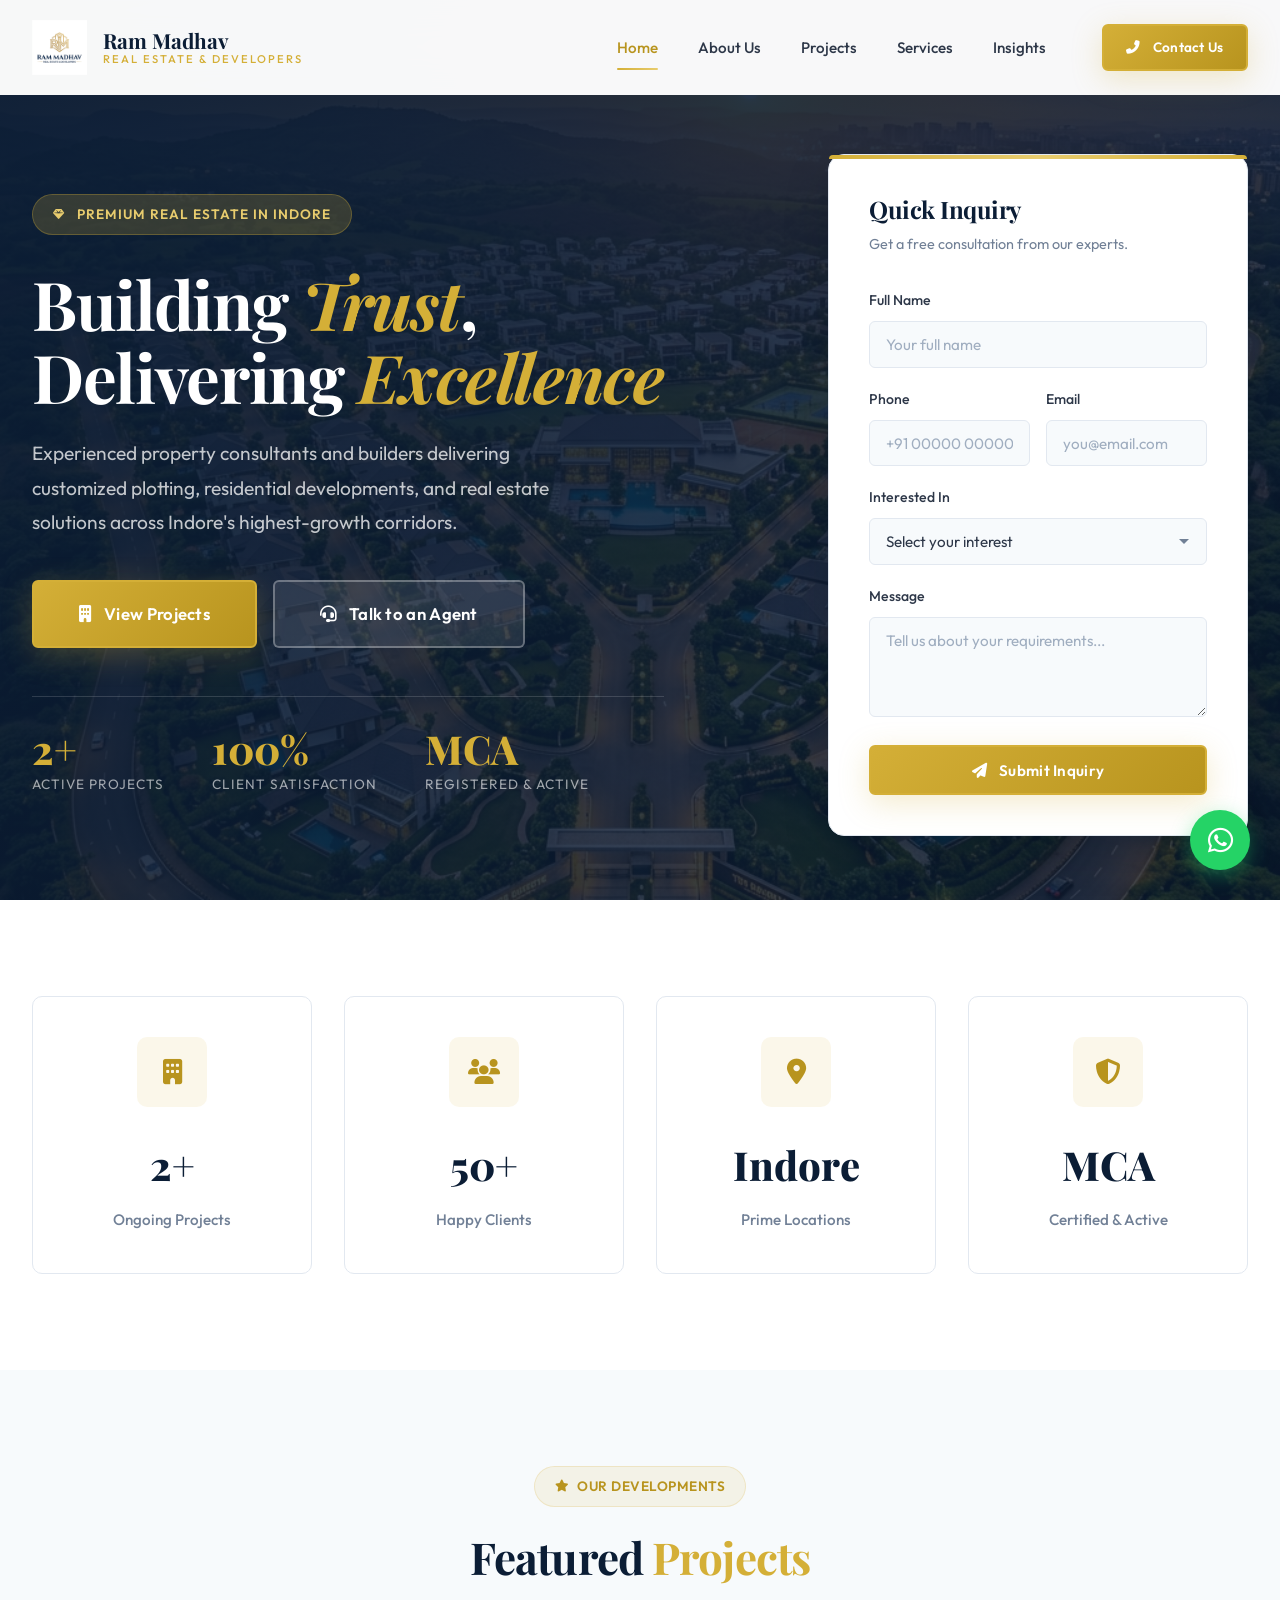
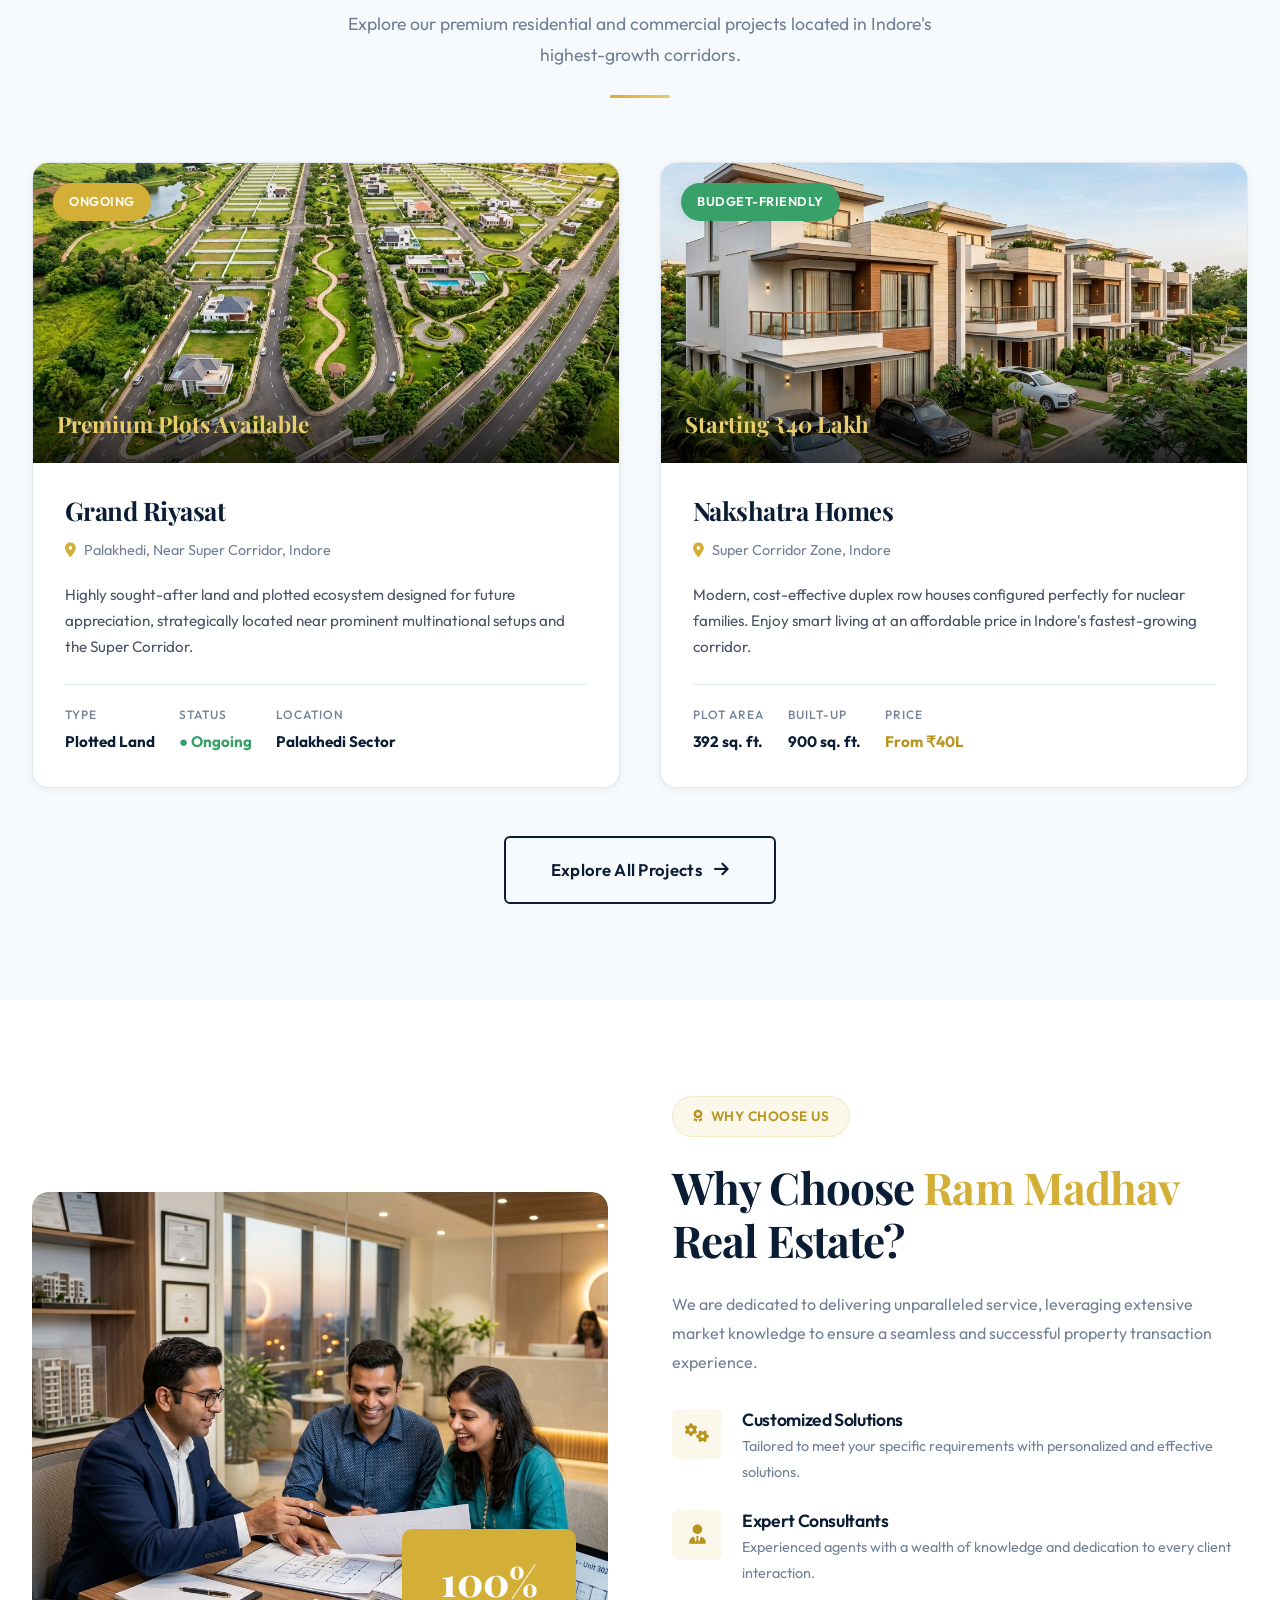
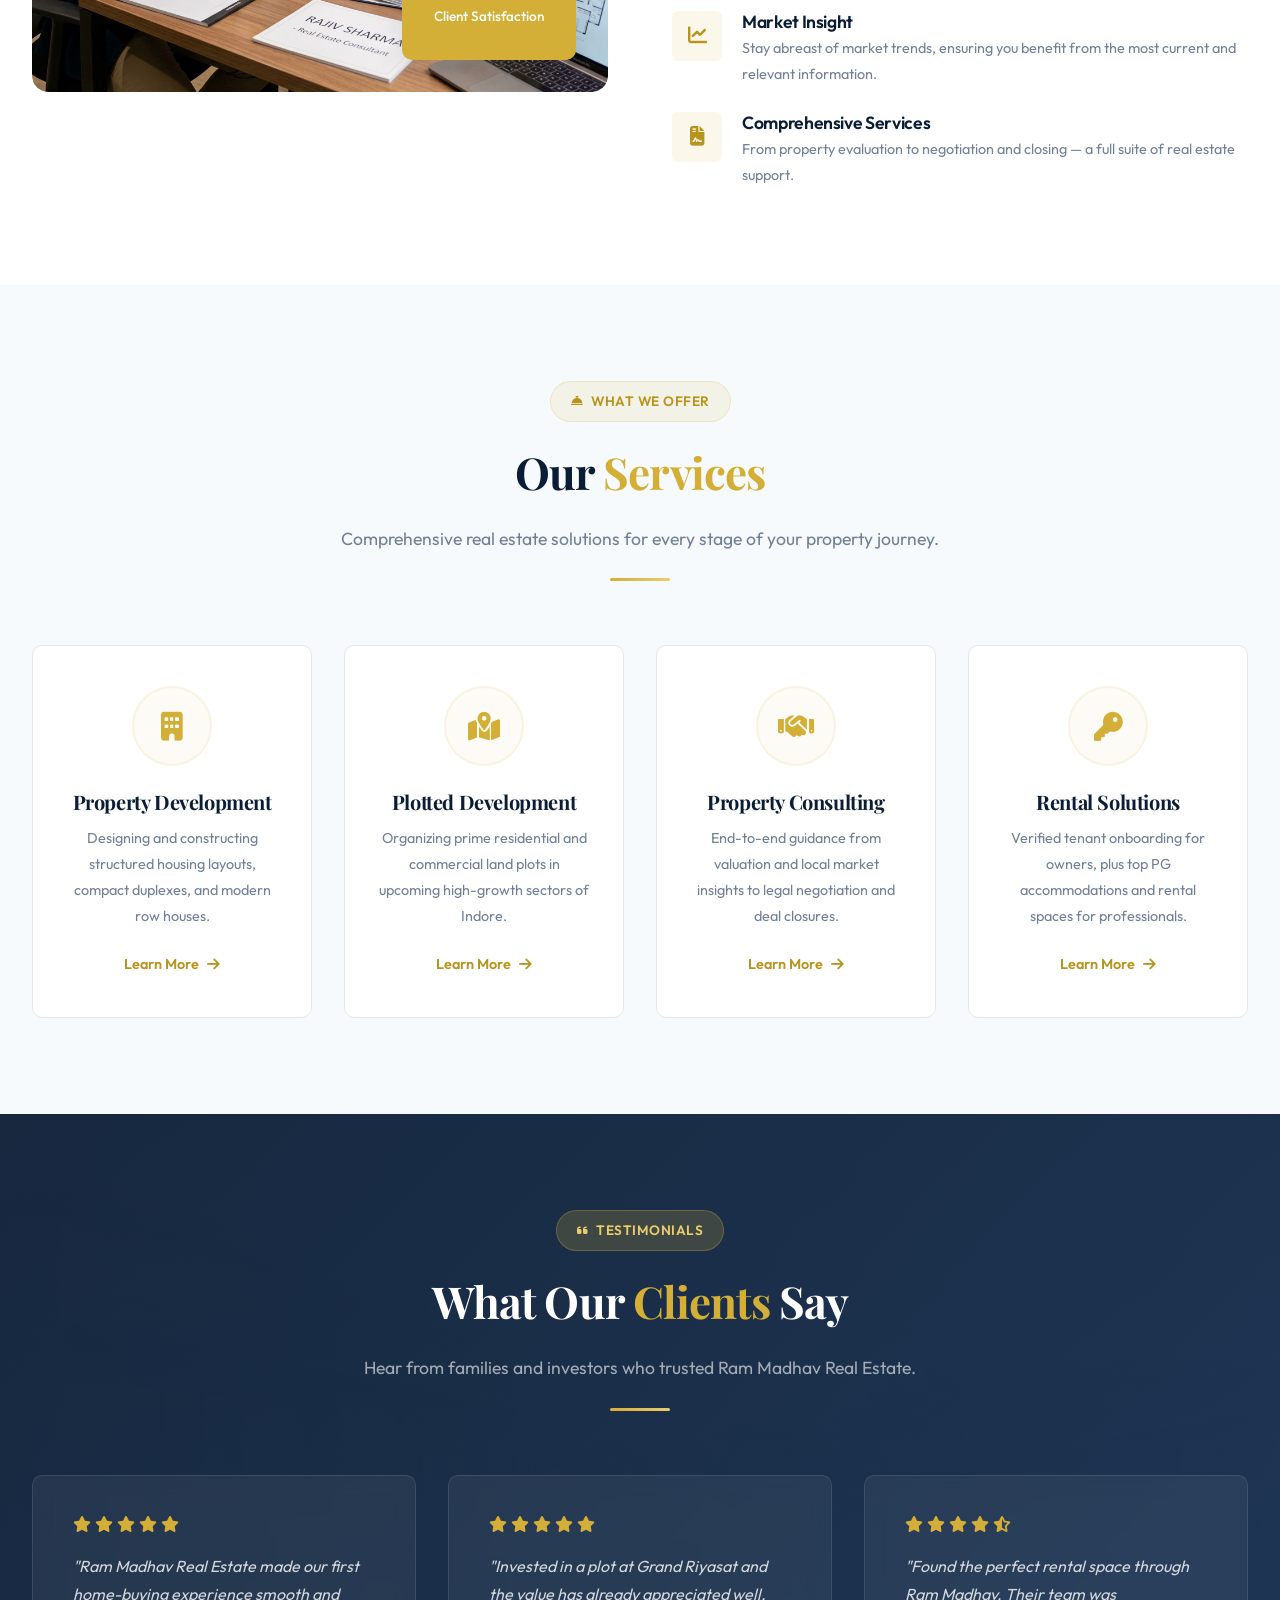
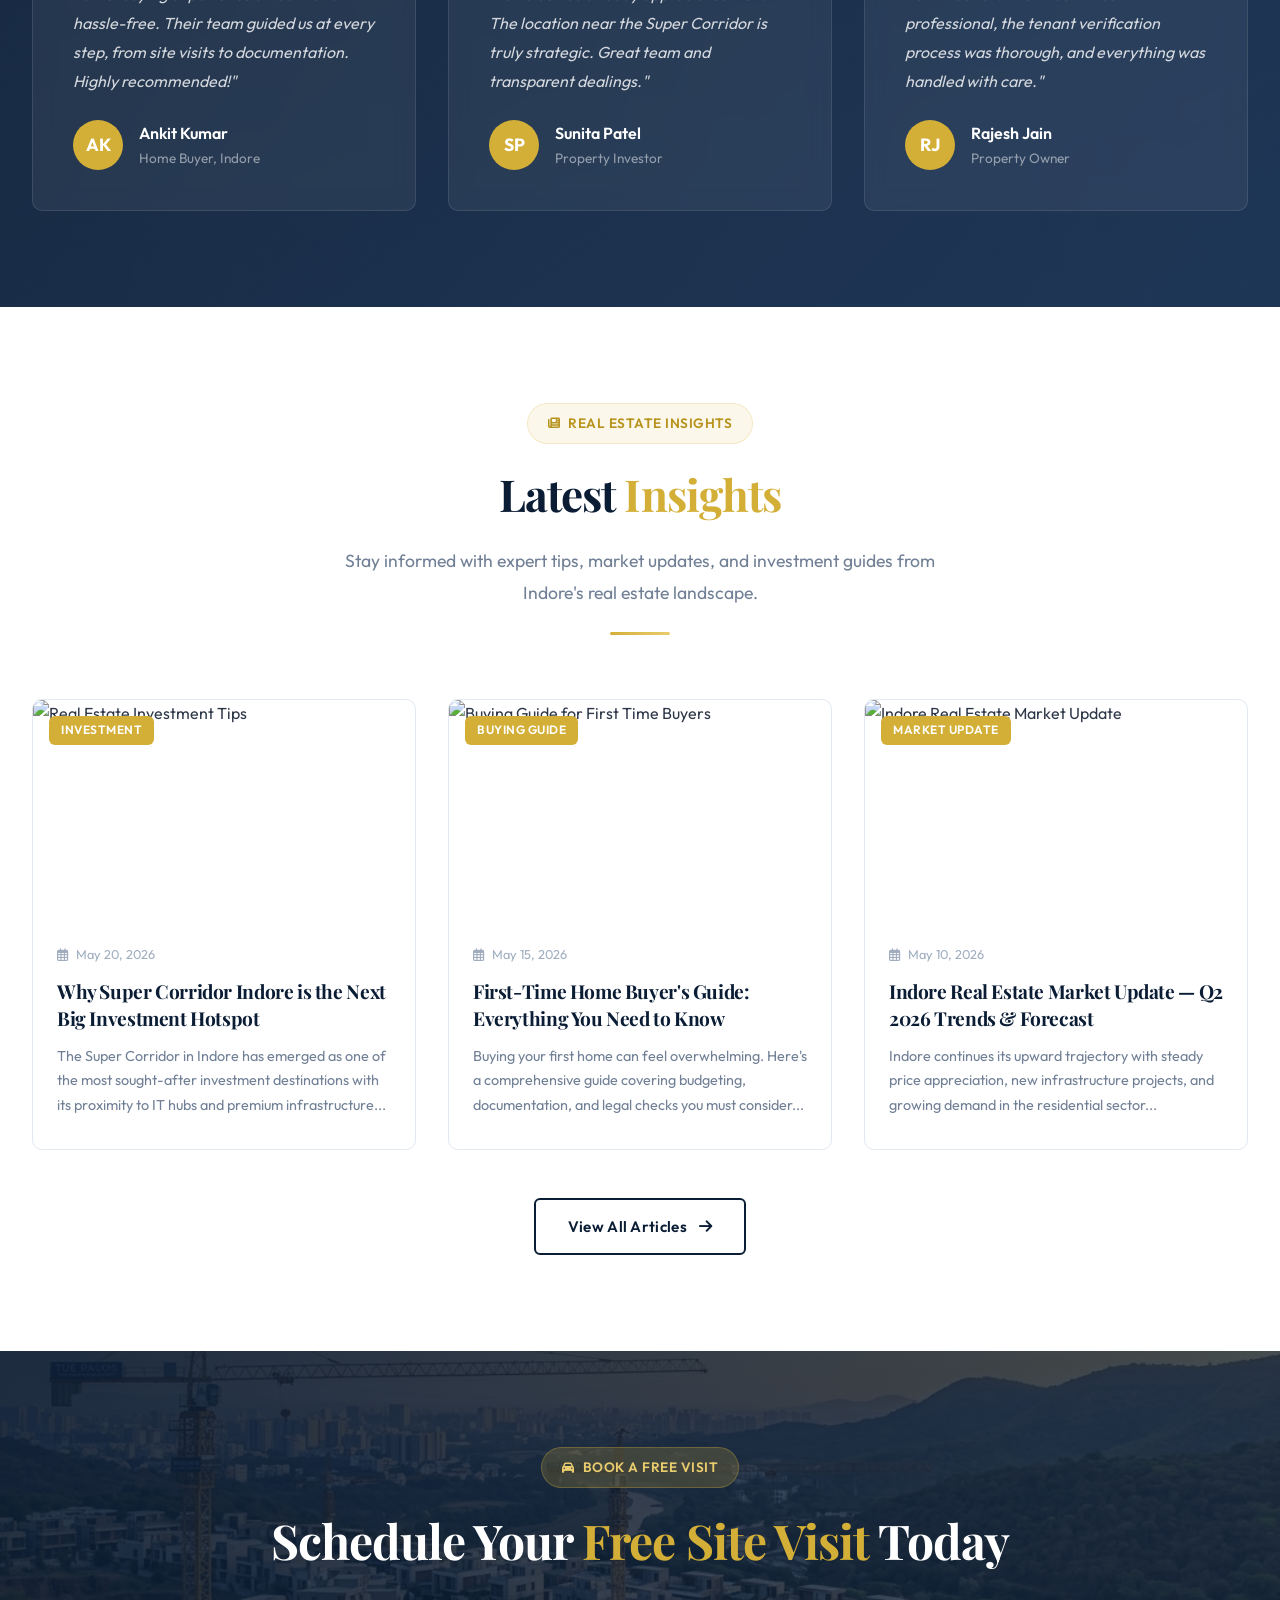
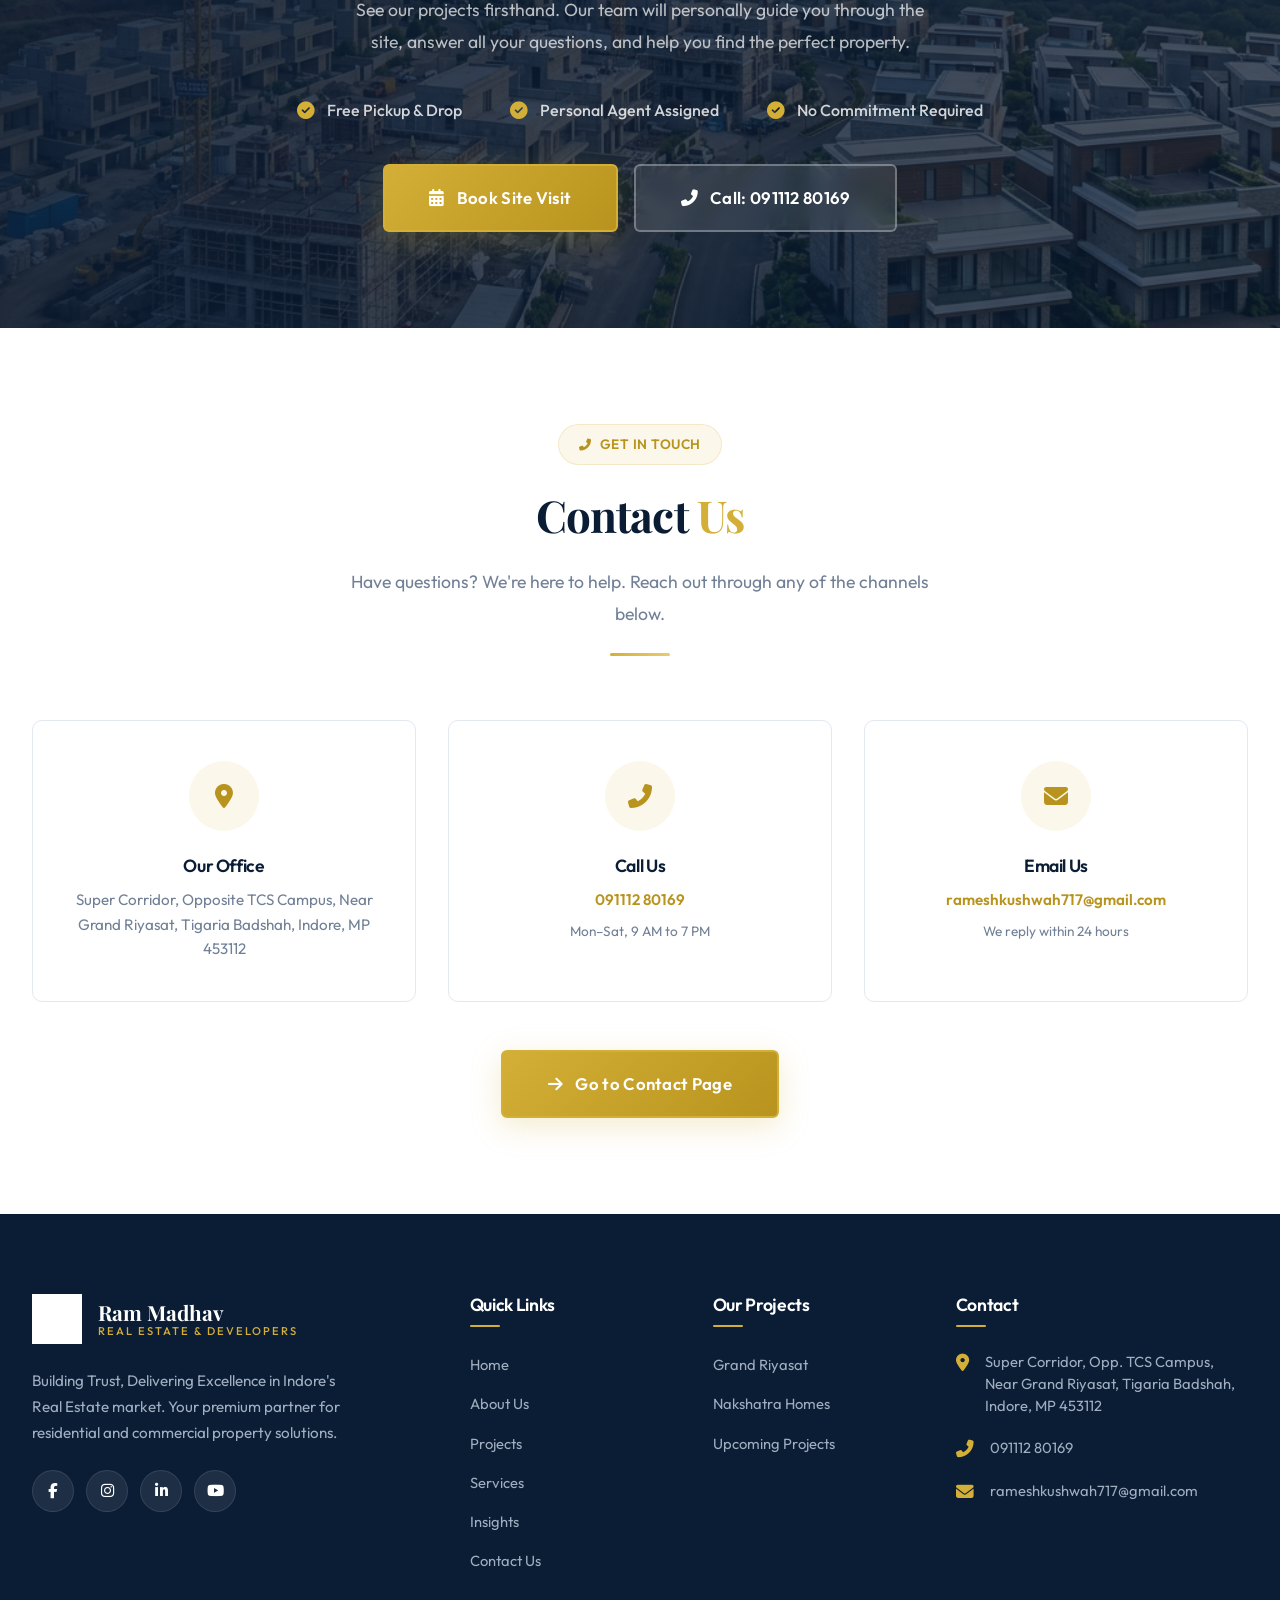
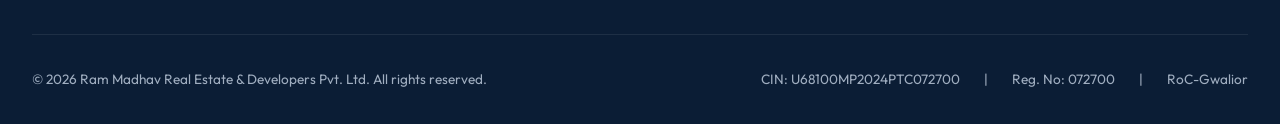
==== index.html @ 0a4d7869 "Intial commit" ====
<!DOCTYPE html>
<html lang="en">
<head>
    <meta charset="UTF-8">
    <meta name="viewport" content="width=device-width, initial-scale=1.0">
    <title>Ram Madhav Real Estate & Developers Pvt. Ltd. | Premium Properties in Indore</title>
    <meta name="description" content="Ram Madhav Real Estate & Developers Pvt. Ltd. — Experienced property consultants and builders delivering customized plotting, residential developments, and real estate solutions across Indore's highest-growth corridors.">
    <meta name="keywords" content="real estate Indore, property developers Indore, plots in Indore, Super Corridor Indore, Palakhedi plots, Ram Madhav Real Estate">
    <!-- Favicon placeholder -->
    <link rel="icon" type="image/png" href="assets/logo.png">
    <!-- Font Awesome 6 -->
    <link rel="stylesheet" href="https://cdnjs.cloudflare.com/ajax/libs/font-awesome/6.5.1/css/all.min.css">
    <!-- Custom CSS -->
    <link rel="stylesheet" href="css/style.css">
</head>
<body>

    <!-- ============================================
         HEADER / NAVBAR
    ============================================ -->
    <header class="header" id="header">
        <div class="container nav">
            <a href="index.html" class="logo-container">
                <img src="assets/logo.png" alt="Ram Madhav Real Estate Logo" class="logo-img">
                <div class="logo-text">
                    Ram Madhav
                    <span>Real Estate & Developers</span>
                </div>
            </a>
            <button class="mobile-menu-btn" id="mobileMenuBtn" aria-label="Toggle navigation menu">
                <i class="fas fa-bars"></i>
            </button>
            <nav class="nav-links" id="navLinks">
                <a href="index.html" class="nav-link active">Home</a>
                <a href="about.html" class="nav-link">About Us</a>
                <a href="projects.html" class="nav-link">Projects</a>
                <a href="services.html" class="nav-link">Services</a>
                <a href="blog.html" class="nav-link">Insights</a>
                <div class="nav-cta">
                    <a href="contact.html" class="btn btn-primary btn-sm">
                        <i class="fas fa-phone-alt"></i> Contact Us
                    </a>
                </div>
            </nav>
        </div>
    </header>

    <!-- ============================================
         1. HERO SECTION
    ============================================ -->
    <section class="hero" id="hero">
        <div class="hero-bg">
            <img src="assets/hero-bg.png" alt="Premium Real Estate Development">
        </div>
        <div class="container">
            <div class="hero-content">
                <div class="hero-badge">
                    <i class="fas fa-gem"></i> Premium Real Estate in Indore
                </div>
                <h1 class="hero-title">
                    Building <span class="highlight">Trust</span>,<br>
                    Delivering <span class="highlight">Excellence</span>
                </h1>
                <p class="hero-desc">
                    Experienced property consultants and builders delivering customized plotting, residential developments, and real estate solutions across Indore's highest-growth corridors.
                </p>
                <div class="hero-actions">
                    <a href="projects.html" class="btn btn-primary btn-lg">
                        <i class="fas fa-building"></i> View Projects
                    </a>
                    <a href="contact.html" class="btn btn-ghost btn-lg">
                        <i class="fas fa-headset"></i> Talk to an Agent
                    </a>
                </div>
                <div class="hero-stats">
                    <div class="stat-item">
                        <div class="stat-number">2+</div>
                        <div class="stat-label">Active Projects</div>
                    </div>
                    <div class="stat-item">
                        <div class="stat-number">100%</div>
                        <div class="stat-label">Client Satisfaction</div>
                    </div>
                    <div class="stat-item">
                        <div class="stat-number">MCA</div>
                        <div class="stat-label">Registered & Active</div>
                    </div>
                </div>
            </div>

            <!-- 2. QUICK INQUIRY FORM -->
            <div class="quick-inquiry" id="quickInquiry">
                <h3 class="inquiry-title">Quick Inquiry</h3>
                <p class="inquiry-subtitle">Get a free consultation from our experts.</p>
                <form id="inquiryForm">
                    <div class="form-group">
                        <label class="form-label" for="inquiry-name">Full Name</label>
                        <input type="text" class="form-control" id="inquiry-name" placeholder="Your full name" required>
                    </div>
                    <div class="form-row">
                        <div class="form-group">
                            <label class="form-label" for="inquiry-phone">Phone</label>
                            <input type="tel" class="form-control" id="inquiry-phone" placeholder="+91 00000 00000" required>
                        </div>
                        <div class="form-group">
                            <label class="form-label" for="inquiry-email">Email</label>
                            <input type="email" class="form-control" id="inquiry-email" placeholder="you@email.com">
                        </div>
                    </div>
                    <div class="form-group">
                        <label class="form-label" for="inquiry-interest">Interested In</label>
                        <select class="form-control" id="inquiry-interest">
                            <option value="">Select your interest</option>
                            <option value="Grand Riyasat - Plots">Grand Riyasat — Plots</option>
                            <option value="Nakshatra Homes - Duplex">Nakshatra Homes — Duplex</option>
                            <option value="Property Consulting">Property Consulting</option>
                            <option value="Rental Support">Rental Support</option>
                            <option value="Other">Other</option>
                        </select>
                    </div>
                    <div class="form-group">
                        <label class="form-label" for="inquiry-message">Message</label>
                        <textarea class="form-control" id="inquiry-message" placeholder="Tell us about your requirements..." rows="3"></textarea>
                    </div>
                    <button type="submit" class="btn btn-primary" style="width: 100%;">
                        <i class="fas fa-paper-plane"></i> Submit Inquiry
                    </button>
                </form>
            </div>
        </div>
    </section>

    <!-- ============================================
         3. COMPANY HIGHLIGHTS
    ============================================ -->
    <section class="section section--white" id="highlights">
        <div class="container">
            <div class="highlights-grid">
                <div class="highlight-card anim">
                    <div class="highlight-icon"><i class="fas fa-building"></i></div>
                    <div class="highlight-number">2+</div>
                    <div class="highlight-label">Ongoing Projects</div>
                </div>
                <div class="highlight-card anim anim-delay-1">
                    <div class="highlight-icon"><i class="fas fa-users"></i></div>
                    <div class="highlight-number">50+</div>
                    <div class="highlight-label">Happy Clients</div>
                </div>
                <div class="highlight-card anim anim-delay-2">
                    <div class="highlight-icon"><i class="fas fa-map-marker-alt"></i></div>
                    <div class="highlight-number">Indore</div>
                    <div class="highlight-label">Prime Locations</div>
                </div>
                <div class="highlight-card anim anim-delay-3">
                    <div class="highlight-icon"><i class="fas fa-shield-alt"></i></div>
                    <div class="highlight-number">MCA</div>
                    <div class="highlight-label">Certified & Active</div>
                </div>
            </div>
        </div>
    </section>

    <!-- ============================================
         4. FEATURED PROJECTS
    ============================================ -->
    <section class="section section--gray" id="featured-projects">
        <div class="container">
            <div class="section-header">
                <div class="section-tag"><i class="fas fa-star"></i> Our Developments</div>
                <h2 class="section-title">Featured <span>Projects</span></h2>
                <p class="section-desc">Explore our premium residential and commercial projects located in Indore's highest-growth corridors.</p>
                <span class="gold-line"></span>
            </div>

            <div class="projects-grid">
                <!-- Project 1 -->
                <div class="project-card anim">
                    <div class="project-img">
                        <img src="assets/project-grand-riyasat.png" alt="Grand Riyasat - Premium Plotted Development">
                        <div class="project-badge">Ongoing</div>
                        <div class="project-overlay">
                            <div class="project-price">Premium Plots Available</div>
                        </div>
                    </div>
                    <div class="project-body">
                        <h3 class="project-title">Grand Riyasat</h3>
                        <div class="project-location">
                            <i class="fas fa-map-marker-alt"></i> Palakhedi, Near Super Corridor, Indore
                        </div>
                        <p class="project-desc">Highly sought-after land and plotted ecosystem designed for future appreciation, strategically located near prominent multinational setups and the Super Corridor.</p>
                        <div class="project-meta">
                            <div class="meta-item">
                                <span class="meta-label">Type</span>
                                <span class="meta-value">Plotted Land</span>
                            </div>
                            <div class="meta-item">
                                <span class="meta-label">Status</span>
                                <span class="meta-value" style="color: var(--green);">● Ongoing</span>
                            </div>
                            <div class="meta-item">
                                <span class="meta-label">Location</span>
                                <span class="meta-value">Palakhedi Sector</span>
                            </div>
                        </div>
                    </div>
                </div>

                <!-- Project 2 -->
                <div class="project-card anim anim-delay-2">
                    <div class="project-img">
                        <img src="assets/project-nakshatra.png" alt="Nakshatra Homes - Modern Duplex Homes">
                        <div class="project-badge project-badge--green">Budget-Friendly</div>
                        <div class="project-overlay">
                            <div class="project-price">Starting ₹40 Lakh</div>
                        </div>
                    </div>
                    <div class="project-body">
                        <h3 class="project-title">Nakshatra Homes</h3>
                        <div class="project-location">
                            <i class="fas fa-map-marker-alt"></i> Super Corridor Zone, Indore
                        </div>
                        <p class="project-desc">Modern, cost-effective duplex row houses configured perfectly for nuclear families. Enjoy smart living at an affordable price in Indore's fastest-growing corridor.</p>
                        <div class="project-meta">
                            <div class="meta-item">
                                <span class="meta-label">Plot Area</span>
                                <span class="meta-value">392 sq. ft.</span>
                            </div>
                            <div class="meta-item">
                                <span class="meta-label">Built-up</span>
                                <span class="meta-value">900 sq. ft.</span>
                            </div>
                            <div class="meta-item">
                                <span class="meta-label">Price</span>
                                <span class="meta-value" style="color: var(--gold-dark);">From ₹40L</span>
                            </div>
                        </div>
                    </div>
                </div>
            </div>

            <div style="text-align: center; margin-top: var(--space-12);">
                <a href="projects.html" class="btn btn-outline btn-lg">
                    Explore All Projects <i class="fas fa-arrow-right"></i>
                </a>
            </div>
        </div>
    </section>

    <!-- ============================================
         5. WHY CHOOSE US
    ============================================ -->
    <section class="section section--white" id="why-choose-us">
        <div class="container">
            <div class="why-grid">
                <div class="why-image anim">
                    <img src="assets/services-consulting.png" alt="Professional Real Estate Consultation">
                    <div class="why-experience-badge">
                        <div class="badge-number">100%</div>
                        <div class="badge-text">Client Satisfaction</div>
                    </div>
                </div>
                <div class="why-content anim anim-delay-2">
                    <div class="section-tag"><i class="fas fa-award"></i> Why Choose Us</div>
                    <h2 class="section-title">Why Choose <span>Ram Madhav</span> Real Estate?</h2>
                    <p style="color: var(--gray); margin-bottom: var(--space-4);">We are dedicated to delivering unparalleled service, leveraging extensive market knowledge to ensure a seamless and successful property transaction experience.</p>
                    <div class="why-list">
                        <div class="why-item">
                            <div class="why-item-icon"><i class="fas fa-cogs"></i></div>
                            <div>
                                <h4>Customized Solutions</h4>
                                <p>Tailored to meet your specific requirements with personalized and effective solutions.</p>
                            </div>
                        </div>
                        <div class="why-item">
                            <div class="why-item-icon"><i class="fas fa-user-tie"></i></div>
                            <div>
                                <h4>Expert Consultants</h4>
                                <p>Experienced agents with a wealth of knowledge and dedication to every client interaction.</p>
                            </div>
                        </div>
                        <div class="why-item">
                            <div class="why-item-icon"><i class="fas fa-chart-line"></i></div>
                            <div>
                                <h4>Market Insight</h4>
                                <p>Stay abreast of market trends, ensuring you benefit from the most current and relevant information.</p>
                            </div>
                        </div>
                        <div class="why-item">
                            <div class="why-item-icon"><i class="fas fa-file-contract"></i></div>
                            <div>
                                <h4>Comprehensive Services</h4>
                                <p>From property evaluation to negotiation and closing — a full suite of real estate support.</p>
                            </div>
                        </div>
                    </div>
                </div>
            </div>
        </div>
    </section>

    <!-- ============================================
         6. SERVICES OVERVIEW
    ============================================ -->
    <section class="section section--gray" id="services-overview">
        <div class="container">
            <div class="section-header">
                <div class="section-tag"><i class="fas fa-concierge-bell"></i> What We Offer</div>
                <h2 class="section-title">Our <span>Services</span></h2>
                <p class="section-desc">Comprehensive real estate solutions for every stage of your property journey.</p>
                <span class="gold-line"></span>
            </div>

            <div class="services-grid">
                <div class="service-card anim">
                    <div class="service-icon"><i class="fas fa-building"></i></div>
                    <h3 class="service-title">Property Development</h3>
                    <p class="service-desc">Designing and constructing structured housing layouts, compact duplexes, and modern row houses.</p>
                    <a href="services.html" class="service-link">Learn More <i class="fas fa-arrow-right"></i></a>
                </div>
                <div class="service-card anim anim-delay-1">
                    <div class="service-icon"><i class="fas fa-map-marked-alt"></i></div>
                    <h3 class="service-title">Plotted Development</h3>
                    <p class="service-desc">Organizing prime residential and commercial land plots in upcoming high-growth sectors of Indore.</p>
                    <a href="services.html" class="service-link">Learn More <i class="fas fa-arrow-right"></i></a>
                </div>
                <div class="service-card anim anim-delay-2">
                    <div class="service-icon"><i class="fas fa-handshake"></i></div>
                    <h3 class="service-title">Property Consulting</h3>
                    <p class="service-desc">End-to-end guidance from valuation and local market insights to legal negotiation and deal closures.</p>
                    <a href="services.html" class="service-link">Learn More <i class="fas fa-arrow-right"></i></a>
                </div>
                <div class="service-card anim anim-delay-3">
                    <div class="service-icon"><i class="fas fa-key"></i></div>
                    <h3 class="service-title">Rental Solutions</h3>
                    <p class="service-desc">Verified tenant onboarding for owners, plus top PG accommodations and rental spaces for professionals.</p>
                    <a href="services.html" class="service-link">Learn More <i class="fas fa-arrow-right"></i></a>
                </div>
            </div>
        </div>
    </section>

    <!-- ============================================
         7. TESTIMONIALS
    ============================================ -->
    <section class="section testimonials-section" id="testimonials">
        <div class="testimonials-bg">
            <img src="assets/testimonial-bg.png" alt="Client Testimonials Background">
        </div>
        <div class="container">
            <div class="section-header">
                <div class="section-tag"><i class="fas fa-quote-left"></i> Testimonials</div>
                <h2 class="section-title">What Our <span>Clients</span> Say</h2>
                <p class="section-desc">Hear from families and investors who trusted Ram Madhav Real Estate.</p>
                <span class="gold-line"></span>
            </div>

            <div class="testimonials-grid">
                <div class="testimonial-card anim">
                    <div class="testimonial-stars">
                        <i class="fas fa-star"></i><i class="fas fa-star"></i><i class="fas fa-star"></i><i class="fas fa-star"></i><i class="fas fa-star"></i>
                    </div>
                    <p class="testimonial-text">"Ram Madhav Real Estate made our first home-buying experience smooth and hassle-free. Their team guided us at every step, from site visits to documentation. Highly recommended!"</p>
                    <div class="testimonial-author">
                        <div class="testimonial-avatar">AK</div>
                        <div>
                            <div class="testimonial-name">Ankit Kumar</div>
                            <div class="testimonial-role">Home Buyer, Indore</div>
                        </div>
                    </div>
                </div>
                <div class="testimonial-card anim anim-delay-1">
                    <div class="testimonial-stars">
                        <i class="fas fa-star"></i><i class="fas fa-star"></i><i class="fas fa-star"></i><i class="fas fa-star"></i><i class="fas fa-star"></i>
                    </div>
                    <p class="testimonial-text">"Invested in a plot at Grand Riyasat and the value has already appreciated well. The location near the Super Corridor is truly strategic. Great team and transparent dealings."</p>
                    <div class="testimonial-author">
                        <div class="testimonial-avatar">SP</div>
                        <div>
                            <div class="testimonial-name">Sunita Patel</div>
                            <div class="testimonial-role">Property Investor</div>
                        </div>
                    </div>
                </div>
                <div class="testimonial-card anim anim-delay-2">
                    <div class="testimonial-stars">
                        <i class="fas fa-star"></i><i class="fas fa-star"></i><i class="fas fa-star"></i><i class="fas fa-star"></i><i class="fas fa-star-half-alt"></i>
                    </div>
                    <p class="testimonial-text">"Found the perfect rental space through Ram Madhav. Their team was professional, the tenant verification process was thorough, and everything was handled with care."</p>
                    <div class="testimonial-author">
                        <div class="testimonial-avatar">RJ</div>
                        <div>
                            <div class="testimonial-name">Rajesh Jain</div>
                            <div class="testimonial-role">Property Owner</div>
                        </div>
                    </div>
                </div>
            </div>
        </div>
    </section>

    <!-- ============================================
         8. LATEST INSIGHTS
    ============================================ -->
    <section class="section section--white" id="insights">
        <div class="container">
            <div class="section-header">
                <div class="section-tag"><i class="fas fa-newspaper"></i> Real Estate Insights</div>
                <h2 class="section-title">Latest <span>Insights</span></h2>
                <p class="section-desc">Stay informed with expert tips, market updates, and investment guides from Indore's real estate landscape.</p>
                <span class="gold-line"></span>
            </div>

            <div class="insights-grid">
                <div class="insight-card anim">
                    <div class="insight-img">
                        <img src="https://images.unsplash.com/photo-1560518883-ce09059eeffa?ixlib=rb-4.0.3&auto=format&fit=crop&w=800&q=80" alt="Real Estate Investment Tips">
                        <div class="insight-category">Investment</div>
                    </div>
                    <div class="insight-body">
                        <div class="insight-date"><i class="far fa-calendar-alt"></i> May 20, 2026</div>
                        <h3 class="insight-title">Why Super Corridor Indore is the Next Big Investment Hotspot</h3>
                        <p class="insight-excerpt">The Super Corridor in Indore has emerged as one of the most sought-after investment destinations with its proximity to IT hubs and premium infrastructure...</p>
                    </div>
                </div>
                <div class="insight-card anim anim-delay-1">
                    <div class="insight-img">
                        <img src="https://images.unsplash.com/photo-1600596542815-ffad4c1539a9?ixlib=rb-4.0.3&auto=format&fit=crop&w=800&q=80" alt="Buying Guide for First Time Buyers">
                        <div class="insight-category">Buying Guide</div>
                    </div>
                    <div class="insight-body">
                        <div class="insight-date"><i class="far fa-calendar-alt"></i> May 15, 2026</div>
                        <h3 class="insight-title">First-Time Home Buyer's Guide: Everything You Need to Know</h3>
                        <p class="insight-excerpt">Buying your first home can feel overwhelming. Here's a comprehensive guide covering budgeting, documentation, and legal checks you must consider...</p>
                    </div>
                </div>
                <div class="insight-card anim anim-delay-2">
                    <div class="insight-img">
                        <img src="https://images.unsplash.com/photo-1486406146926-c627a92ad1ab?ixlib=rb-4.0.3&auto=format&fit=crop&w=800&q=80" alt="Indore Real Estate Market Update">
                        <div class="insight-category">Market Update</div>
                    </div>
                    <div class="insight-body">
                        <div class="insight-date"><i class="far fa-calendar-alt"></i> May 10, 2026</div>
                        <h3 class="insight-title">Indore Real Estate Market Update — Q2 2026 Trends & Forecast</h3>
                        <p class="insight-excerpt">Indore continues its upward trajectory with steady price appreciation, new infrastructure projects, and growing demand in the residential sector...</p>
                    </div>
                </div>
            </div>

            <div style="text-align: center; margin-top: var(--space-12);">
                <a href="blog.html" class="btn btn-outline">
                    View All Articles <i class="fas fa-arrow-right"></i>
                </a>
            </div>
        </div>
    </section>

    <!-- ============================================
         9. SITE VISIT CTA
    ============================================ -->
    <section class="site-visit-cta" id="site-visit">
        <div class="site-visit-bg">
            <img src="assets/site-visit-cta.png" alt="Visit Our Construction Sites">
        </div>
        <div class="container">
            <div class="section-tag" style="background: rgba(212,175,55,0.2); border-color: rgba(212,175,55,0.3); color: var(--gold-light);">
                <i class="fas fa-car"></i> Book a Free Visit
            </div>
            <h2 class="section-title" style="font-size: 3rem;">Schedule Your <span>Free Site Visit</span> Today</h2>
            <p class="section-desc" style="color: rgba(255,255,255,0.7); margin-bottom: var(--space-10);">
                See our projects firsthand. Our team will personally guide you through the site, answer all your questions, and help you find the perfect property.
            </p>
            <div class="cta-features">
                <div class="cta-feature"><i class="fas fa-check-circle"></i> Free Pickup & Drop</div>
                <div class="cta-feature"><i class="fas fa-check-circle"></i> Personal Agent Assigned</div>
                <div class="cta-feature"><i class="fas fa-check-circle"></i> No Commitment Required</div>
            </div>
            <div style="display: flex; gap: var(--space-4); justify-content: center; flex-wrap: wrap;">
                <a href="contact.html" class="btn btn-primary btn-lg">
                    <i class="fas fa-calendar-alt"></i> Book Site Visit
                </a>
                <a href="tel:09111280169" class="btn btn-ghost btn-lg">
                    <i class="fas fa-phone-alt"></i> Call: 091112 80169
                </a>
            </div>
        </div>
    </section>

    <!-- ============================================
         10. CONTACT PREVIEW
    ============================================ -->
    <section class="section section--white" id="contact-preview">
        <div class="container">
            <div class="section-header">
                <div class="section-tag"><i class="fas fa-phone-alt"></i> Get In Touch</div>
                <h2 class="section-title">Contact <span>Us</span></h2>
                <p class="section-desc">Have questions? We're here to help. Reach out through any of the channels below.</p>
                <span class="gold-line"></span>
            </div>

            <div class="contact-preview-grid">
                <div class="contact-card anim">
                    <div class="contact-card-icon"><i class="fas fa-map-marker-alt"></i></div>
                    <h4>Our Office</h4>
                    <p>Super Corridor, Opposite TCS Campus, Near Grand Riyasat, Tigaria Badshah, Indore, MP 453112</p>
                </div>
                <div class="contact-card anim anim-delay-1">
                    <div class="contact-card-icon"><i class="fas fa-phone-alt"></i></div>
                    <h4>Call Us</h4>
                    <p><a href="tel:09111280169">091112 80169</a></p>
                    <p style="margin-top: var(--space-2); font-size: 0.85rem;">Mon–Sat, 9 AM to 7 PM</p>
                </div>
                <div class="contact-card anim anim-delay-2">
                    <div class="contact-card-icon"><i class="fas fa-envelope"></i></div>
                    <h4>Email Us</h4>
                    <p><a href="mailto:rameshkushwah717@gmail.com">rameshkushwah717@gmail.com</a></p>
                    <p style="margin-top: var(--space-2); font-size: 0.85rem;">We reply within 24 hours</p>
                </div>
            </div>

            <div style="text-align: center; margin-top: var(--space-12);">
                <a href="contact.html" class="btn btn-primary btn-lg">
                    <i class="fas fa-arrow-right"></i> Go to Contact Page
                </a>
            </div>
        </div>
    </section>

    <!-- ============================================
         FOOTER
    ============================================ -->
    <footer class="footer" id="footer">
        <div class="container">
            <div class="footer-grid">
                <!-- About Column -->
                <div class="footer-about">
                    <div class="logo-container" style="margin-bottom: var(--space-6);">
                        <img src="assets/logo.png" alt="Ram Madhav Logo" class="logo-img footer-logo-img">
                        <div class="logo-text" style="color: white;">
                            Ram Madhav
                            <span>Real Estate & Developers</span>
                        </div>
                    </div>
                    <p class="footer-desc">Building Trust, Delivering Excellence in Indore's Real Estate market. Your premium partner for residential and commercial property solutions.</p>
                    <div class="footer-social">
                        <a href="#" class="social-icon" aria-label="Facebook"><i class="fab fa-facebook-f"></i></a>
                        <a href="#" class="social-icon" aria-label="Instagram"><i class="fab fa-instagram"></i></a>
                        <a href="#" class="social-icon" aria-label="LinkedIn"><i class="fab fa-linkedin-in"></i></a>
                        <a href="#" class="social-icon" aria-label="YouTube"><i class="fab fa-youtube"></i></a>
                    </div>
                </div>

                <!-- Quick Links -->
                <div>
                    <h4 class="footer-title">Quick Links</h4>
                    <ul class="footer-links">
                        <li><a href="index.html">Home</a></li>
                        <li><a href="about.html">About Us</a></li>
                        <li><a href="projects.html">Projects</a></li>
                        <li><a href="services.html">Services</a></li>
                        <li><a href="blog.html">Insights</a></li>
                        <li><a href="contact.html">Contact Us</a></li>
                    </ul>
                </div>

                <!-- Projects -->
                <div>
                    <h4 class="footer-title">Our Projects</h4>
                    <ul class="footer-links">
                        <li><a href="projects.html">Grand Riyasat</a></li>
                        <li><a href="projects.html">Nakshatra Homes</a></li>
                        <li><a href="projects.html">Upcoming Projects</a></li>
                    </ul>
                </div>

                <!-- Contact -->
                <div>
                    <h4 class="footer-title">Contact</h4>
                    <ul class="footer-contact">
                        <li>
                            <i class="fas fa-map-marker-alt"></i>
                            <span>Super Corridor, Opp. TCS Campus, Near Grand Riyasat, Tigaria Badshah, Indore, MP 453112</span>
                        </li>
                        <li>
                            <i class="fas fa-phone-alt"></i>
                            <a href="tel:09111280169" style="color: var(--gray-light);">091112 80169</a>
                        </li>
                        <li>
                            <i class="fas fa-envelope"></i>
                            <a href="mailto:rameshkushwah717@gmail.com" style="color: var(--gray-light);">rameshkushwah717@gmail.com</a>
                        </li>
                    </ul>
                </div>
            </div>

            <!-- Footer Bottom -->
            <div class="footer-bottom">
                <p>&copy; 2026 Ram Madhav Real Estate & Developers Pvt. Ltd. All rights reserved.</p>
                <div class="footer-legal">
                    <span>CIN: U68100MP2024PTC072700</span>
                    <span>|</span>
                    <span>Reg. No: 072700</span>
                    <span>|</span>
                    <span>RoC-Gwalior</span>
                </div>
            </div>
        </div>
    </footer>

    <!-- WhatsApp Floating Button -->
    <a href="https://wa.me/919111280169?text=Hello%2C%20I%20am%20interested%20in%20your%20real%20estate%20projects." class="whatsapp-float" target="_blank" rel="noopener noreferrer" aria-label="Chat on WhatsApp">
        <i class="fab fa-whatsapp"></i>
    </a>

    <!-- JavaScript -->
    <script src="js/main.js"></script>
</body>
</html>
---- css/style.css ----
@import url('https://fonts.googleapis.com/css2?family=Outfit:wght@300;400;500;600;700;800&family=Playfair+Display:ital,wght@0,400;0,500;0,600;0,700;0,800;1,400;1,500&display=swap');

/* ========================================
   DESIGN SYSTEM & VARIABLES
======================================== */
:root {
  /* Primary Colors */
  --gold: #D4AF37;
  --gold-light: #E8CC6E;
  --gold-dark: #B8941E;
  --gold-50: rgba(212, 175, 55, 0.05);
  --gold-100: rgba(212, 175, 55, 0.1);
  --gold-200: rgba(212, 175, 55, 0.2);
  --gold-300: rgba(212, 175, 55, 0.3);

  /* Neutral Colors */
  --navy: #0B1D35;
  --navy-light: #142D4F;
  --navy-800: #1A2332;
  --charcoal: #2D3748;
  --slate: #4A5568;
  --gray: #718096;
  --gray-light: #A0AEC0;
  --gray-200: #E2E8F0;
  --gray-100: #EDF2F7;
  --gray-50: #F7FAFC;
  --white: #FFFFFF;
  --off-white: #FAFBFD;

  /* Accent */
  --green: #38A169;
  --red: #E53E3E;

  /* Typography */
  --font-heading: 'Playfair Display', Georgia, serif;
  --font-body: 'Outfit', -apple-system, BlinkMacSystemFont, sans-serif;

  /* Sizing */
  --max-width: 1320px;
  --header-height: 90px;

  /* Spacing Scale */
  --space-1: 0.25rem;
  --space-2: 0.5rem;
  --space-3: 0.75rem;
  --space-4: 1rem;
  --space-5: 1.25rem;
  --space-6: 1.5rem;
  --space-8: 2rem;
  --space-10: 2.5rem;
  --space-12: 3rem;
  --space-16: 4rem;
  --space-20: 5rem;
  --space-24: 6rem;
  --space-32: 8rem;

  /* Shadows */
  --shadow-xs: 0 1px 2px rgba(0,0,0,0.04);
  --shadow-sm: 0 2px 8px rgba(0,0,0,0.06);
  --shadow-md: 0 4px 16px rgba(0,0,0,0.08);
  --shadow-lg: 0 8px 30px rgba(0,0,0,0.1);
  --shadow-xl: 0 16px 50px rgba(0,0,0,0.12);
  --shadow-gold: 0 8px 30px rgba(212,175,55,0.25);

  /* Border Radius */
  --radius-sm: 6px;
  --radius-md: 10px;
  --radius-lg: 16px;
  --radius-xl: 24px;
  --radius-full: 9999px;

  /* Transitions */
  --ease-out: cubic-bezier(0.16, 1, 0.3, 1);
  --ease-in-out: cubic-bezier(0.4, 0, 0.2, 1);
  --duration-fast: 200ms;
  --duration-normal: 350ms;
  --duration-slow: 600ms;
}

/* ========================================
   RESET & BASE
======================================== */
*, *::before, *::after {
  margin: 0;
  padding: 0;
  box-sizing: border-box;
}

html {
  scroll-behavior: smooth;
  font-size: 16px;
  -webkit-text-size-adjust: 100%;
}

body {
  font-family: var(--font-body);
  background-color: var(--off-white);
  color: var(--charcoal);
  line-height: 1.7;
  overflow-x: hidden;
  -webkit-font-smoothing: antialiased;
  -moz-osx-font-smoothing: grayscale;
}

h1, h2, h3, h4, h5, h6 {
  font-family: var(--font-heading);
  color: var(--navy);
  font-weight: 700;
  line-height: 1.2;
  letter-spacing: -0.02em;
}

p {
  color: var(--slate);
  line-height: 1.8;
}

a {
  text-decoration: none;
  color: inherit;
  transition: color var(--duration-fast) var(--ease-out);
}

img {
  max-width: 100%;
  height: auto;
  display: block;
}

ul, ol {
  list-style: none;
}

button, input, select, textarea {
  font-family: var(--font-body);
}

/* ========================================
   UTILITIES
======================================== */
.container {
  width: 100%;
  max-width: var(--max-width);
  margin: 0 auto;
  padding: 0 var(--space-8);
}

.section {
  padding: var(--space-24) 0;
  position: relative;
}

.section--gray {
  background-color: var(--gray-50);
}

.section--white {
  background-color: var(--white);
}

.section--navy {
  background-color: var(--navy);
}

.section-header {
  text-align: center;
  max-width: 720px;
  margin: 0 auto var(--space-16);
}

.section-tag {
  display: inline-flex;
  align-items: center;
  gap: var(--space-2);
  padding: var(--space-2) var(--space-5);
  background: var(--gold-100);
  color: var(--gold-dark);
  border-radius: var(--radius-full);
  font-size: 0.85rem;
  font-weight: 600;
  letter-spacing: 0.5px;
  text-transform: uppercase;
  margin-bottom: var(--space-6);
  border: 1px solid var(--gold-200);
}

.section-tag i {
  font-size: 0.75rem;
}

.section-title {
  font-size: 2.75rem;
  margin-bottom: var(--space-6);
  position: relative;
}

.section-title span {
  color: var(--gold);
}

.section-desc {
  font-size: 1.1rem;
  color: var(--gray);
  max-width: 600px;
  margin: 0 auto;
}

.gold-line {
  display: block;
  width: 60px;
  height: 3px;
  background: linear-gradient(90deg, var(--gold), var(--gold-light));
  border-radius: 2px;
  margin: var(--space-6) auto 0;
}

/* ========================================
   BUTTONS
======================================== */
.btn {
  display: inline-flex;
  align-items: center;
  justify-content: center;
  gap: var(--space-3);
  padding: 0.85rem 2rem;
  font-family: var(--font-body);
  font-weight: 600;
  font-size: 0.95rem;
  border-radius: var(--radius-sm);
  cursor: pointer;
  transition: all var(--duration-normal) var(--ease-out);
  border: 2px solid transparent;
  outline: none;
  letter-spacing: 0.3px;
  position: relative;
  overflow: hidden;
}

.btn-primary {
  background: linear-gradient(135deg, var(--gold), var(--gold-dark));
  color: var(--white);
  border-color: var(--gold);
  box-shadow: var(--shadow-gold);
}

.btn-primary:hover {
  background: linear-gradient(135deg, var(--gold-light), var(--gold));
  transform: translateY(-3px);
  box-shadow: 0 12px 35px rgba(212,175,55,0.35);
}

.btn-outline {
  background: transparent;
  color: var(--navy);
  border-color: var(--navy);
}

.btn-outline:hover {
  background: var(--navy);
  color: var(--white);
  transform: translateY(-3px);
}

.btn-white {
  background: var(--white);
  color: var(--navy);
  border-color: var(--white);
  box-shadow: var(--shadow-md);
}

.btn-white:hover {
  background: var(--gold);
  color: var(--white);
  border-color: var(--gold);
  transform: translateY(-3px);
}

.btn-ghost {
  background: rgba(255,255,255,0.1);
  color: var(--white);
  border-color: rgba(255,255,255,0.3);
  backdrop-filter: blur(10px);
}

.btn-ghost:hover {
  background: var(--white);
  color: var(--navy);
  transform: translateY(-3px);
}

.btn-sm {
  padding: 0.6rem 1.4rem;
  font-size: 0.85rem;
}

.btn-lg {
  padding: 1.1rem 2.8rem;
  font-size: 1.05rem;
}

/* ========================================
   HEADER & NAVBAR
======================================== */
.header {
  position: fixed;
  top: 0;
  left: 0;
  width: 100%;
  z-index: 1000;
  transition: all var(--duration-normal) var(--ease-out);
  padding: var(--space-5) 0;
  background: rgba(255, 255, 255, 0.97);
  backdrop-filter: blur(20px);
  -webkit-backdrop-filter: blur(20px);
}

.header.scrolled {
  padding: var(--space-3) 0;
  box-shadow: 0 2px 20px rgba(0,0,0,0.06);
  border-bottom: 1px solid var(--gray-200);
}

.nav {
  display: flex;
  align-items: center;
  justify-content: space-between;
}

.logo-container {
  display: flex;
  align-items: center;
  gap: var(--space-4);
  z-index: 1001;
}

.logo-img {
  height: 55px;
  transition: height var(--duration-fast) var(--ease-out);
}

.header.scrolled .logo-img {
  height: 45px;
}

.logo-text {
  font-family: var(--font-heading);
  font-size: 1.3rem;
  font-weight: 700;
  color: var(--navy);
  line-height: 1.15;
}

.logo-text span {
  display: block;
  font-family: var(--font-body);
  font-size: 0.7rem;
  font-weight: 500;
  color: var(--gold);
  letter-spacing: 2px;
  text-transform: uppercase;
}

.nav-links {
  display: flex;
  align-items: center;
  gap: var(--space-10);
}

.nav-link {
  font-weight: 500;
  font-size: 0.95rem;
  color: var(--charcoal);
  position: relative;
  padding: var(--space-2) 0;
}

.nav-link::after {
  content: '';
  position: absolute;
  bottom: -2px;
  left: 0;
  width: 0;
  height: 2px;
  background: linear-gradient(90deg, var(--gold), var(--gold-light));
  transition: width var(--duration-normal) var(--ease-out);
  border-radius: 1px;
}

.nav-link:hover::after,
.nav-link.active::after {
  width: 100%;
}

.nav-link:hover,
.nav-link.active {
  color: var(--gold-dark);
}

.nav-cta {
  margin-left: var(--space-4);
}

.mobile-menu-btn {
  display: none;
  background: none;
  border: none;
  font-size: 1.5rem;
  color: var(--navy);
  cursor: pointer;
  z-index: 1001;
  width: 44px;
  height: 44px;
  align-items: center;
  justify-content: center;
}

/* ========================================
   HERO SECTION
======================================== */
.hero {
  min-height: 100vh;
  display: flex;
  align-items: center;
  position: relative;
  overflow: hidden;
  background: var(--navy);
}

.hero-bg {
  position: absolute;
  inset: 0;
  z-index: 1;
}

.hero-bg img {
  width: 100%;
  height: 100%;
  object-fit: cover;
  opacity: 0.35;
}

.hero-bg::after {
  content: '';
  position: absolute;
  inset: 0;
  background: linear-gradient(135deg, rgba(11,29,53,0.92) 0%, rgba(11,29,53,0.6) 50%, rgba(11,29,53,0.3) 100%);
}

.hero .container {
  position: relative;
  z-index: 2;
  display: flex;
  align-items: center;
  justify-content: space-between;
  gap: var(--space-16);
  padding-top: var(--header-height);
}

.hero-content {
  max-width: 640px;
  padding: var(--space-16) 0;
}

.hero-badge {
  display: inline-flex;
  align-items: center;
  gap: var(--space-3);
  padding: var(--space-2) var(--space-5);
  background: var(--gold-200);
  color: var(--gold-light);
  border-radius: var(--radius-full);
  font-size: 0.85rem;
  font-weight: 600;
  letter-spacing: 1px;
  text-transform: uppercase;
  margin-bottom: var(--space-8);
  border: 1px solid var(--gold-300);
  animation: fadeDown 0.8s var(--ease-out) both;
}

.hero-badge i {
  font-size: 0.7rem;
}

.hero-title {
  font-size: 4.2rem;
  color: var(--white);
  margin-bottom: var(--space-6);
  line-height: 1.08;
  animation: fadeUp 0.8s var(--ease-out) 0.15s both;
}

.hero-title .highlight {
  color: var(--gold);
  font-style: italic;
}

.hero-desc {
  font-size: 1.2rem;
  color: rgba(255,255,255,0.75);
  margin-bottom: var(--space-10);
  max-width: 520px;
  line-height: 1.8;
  animation: fadeUp 0.8s var(--ease-out) 0.3s both;
}

.hero-actions {
  display: flex;
  gap: var(--space-4);
  margin-bottom: var(--space-12);
  animation: fadeUp 0.8s var(--ease-out) 0.45s both;
}

.hero-stats {
  display: flex;
  gap: var(--space-12);
  padding-top: var(--space-8);
  border-top: 1px solid rgba(255,255,255,0.15);
  animation: fadeUp 0.8s var(--ease-out) 0.6s both;
}

.stat-item {
  text-align: left;
}

.stat-number {
  font-family: var(--font-heading);
  font-size: 2.5rem;
  font-weight: 800;
  color: var(--gold);
  line-height: 1;
  margin-bottom: var(--space-1);
}

.stat-label {
  font-size: 0.85rem;
  color: rgba(255,255,255,0.6);
  font-weight: 400;
  text-transform: uppercase;
  letter-spacing: 1px;
}

/* ========================================
   QUICK INQUIRY FORM (Floating)
======================================== */
.quick-inquiry {
  background: var(--white);
  border-radius: var(--radius-lg);
  padding: var(--space-10);
  box-shadow: var(--shadow-xl);
  width: 420px;
  flex-shrink: 0;
  animation: fadeLeft 0.8s var(--ease-out) 0.5s both;
  position: relative;
  border: 1px solid var(--gray-200);
}

.quick-inquiry::before {
  content: '';
  position: absolute;
  top: 0;
  left: 0;
  right: 0;
  height: 4px;
  background: linear-gradient(90deg, var(--gold), var(--gold-light), var(--gold));
  border-radius: var(--radius-lg) var(--radius-lg) 0 0;
}

.inquiry-title {
  font-size: 1.5rem;
  color: var(--navy);
  margin-bottom: var(--space-2);
}

.inquiry-subtitle {
  font-size: 0.9rem;
  color: var(--gray);
  margin-bottom: var(--space-8);
}

.form-group {
  margin-bottom: var(--space-5);
}

.form-label {
  display: block;
  margin-bottom: var(--space-2);
  font-weight: 500;
  font-size: 0.88rem;
  color: var(--charcoal);
}

.form-control {
  width: 100%;
  padding: 0.8rem 1rem;
  border: 1.5px solid var(--gray-200);
  border-radius: var(--radius-sm);
  font-family: var(--font-body);
  font-size: 0.95rem;
  color: var(--charcoal);
  transition: all var(--duration-fast) var(--ease-out);
  background: var(--gray-50);
}

.form-control:focus {
  outline: none;
  border-color: var(--gold);
  background: var(--white);
  box-shadow: 0 0 0 3px var(--gold-100);
}

.form-control::placeholder {
  color: var(--gray-light);
}

select.form-control {
  appearance: none;
  background-image: url("data:image/svg+xml,%3Csvg xmlns='http://www.w3.org/2000/svg' width='12' height='12' viewBox='0 0 12 12'%3E%3Cpath fill='%23718096' d='M6 8L1 3h10z'/%3E%3C/svg%3E");
  background-repeat: no-repeat;
  background-position: right 1rem center;
  padding-right: 2.5rem;
  cursor: pointer;
}

textarea.form-control {
  resize: vertical;
  min-height: 100px;
}

.form-row {
  display: grid;
  grid-template-columns: 1fr 1fr;
  gap: var(--space-4);
}

/* ========================================
   COMPANY HIGHLIGHTS
======================================== */
.highlights-grid {
  display: grid;
  grid-template-columns: repeat(4, 1fr);
  gap: var(--space-8);
}

.highlight-card {
  text-align: center;
  padding: var(--space-10) var(--space-6);
  background: var(--white);
  border-radius: var(--radius-md);
  border: 1px solid var(--gray-200);
  transition: all var(--duration-normal) var(--ease-out);
  position: relative;
  overflow: hidden;
}

.highlight-card::after {
  content: '';
  position: absolute;
  bottom: 0;
  left: 0;
  right: 0;
  height: 3px;
  background: linear-gradient(90deg, var(--gold), var(--gold-light));
  transform: scaleX(0);
  transition: transform var(--duration-normal) var(--ease-out);
}

.highlight-card:hover {
  transform: translateY(-8px);
  box-shadow: var(--shadow-lg);
  border-color: var(--gold-200);
}

.highlight-card:hover::after {
  transform: scaleX(1);
}

.highlight-icon {
  width: 70px;
  height: 70px;
  margin: 0 auto var(--space-6);
  background: var(--gold-100);
  border-radius: var(--radius-md);
  display: flex;
  align-items: center;
  justify-content: center;
  font-size: 1.6rem;
  color: var(--gold-dark);
  transition: all var(--duration-normal) var(--ease-out);
}

.highlight-card:hover .highlight-icon {
  background: var(--gold);
  color: var(--white);
  transform: scale(1.05);
}

.highlight-number {
  font-family: var(--font-heading);
  font-size: 2.5rem;
  font-weight: 800;
  color: var(--navy);
  margin-bottom: var(--space-2);
}

.highlight-label {
  color: var(--gray);
  font-size: 0.95rem;
  font-weight: 500;
}

/* ========================================
   FEATURED PROJECTS
======================================== */
.projects-grid {
  display: grid;
  grid-template-columns: repeat(2, 1fr);
  gap: var(--space-10);
}

.project-card {
  background: var(--white);
  border-radius: var(--radius-lg);
  overflow: hidden;
  box-shadow: var(--shadow-sm);
  transition: all var(--duration-normal) var(--ease-out);
  border: 1px solid var(--gray-200);
}

.project-card:hover {
  transform: translateY(-10px);
  box-shadow: var(--shadow-xl);
}

.project-img {
  position: relative;
  height: 300px;
  overflow: hidden;
}

.project-img img {
  width: 100%;
  height: 100%;
  object-fit: cover;
  transition: transform var(--duration-slow) var(--ease-out);
}

.project-card:hover .project-img img {
  transform: scale(1.08);
}

.project-badge {
  position: absolute;
  top: var(--space-5);
  left: var(--space-5);
  background: var(--gold);
  color: var(--white);
  padding: var(--space-2) var(--space-4);
  border-radius: var(--radius-full);
  font-size: 0.8rem;
  font-weight: 600;
  letter-spacing: 0.5px;
  text-transform: uppercase;
  box-shadow: var(--shadow-md);
}

.project-badge--green {
  background: var(--green);
}

.project-overlay {
  position: absolute;
  bottom: 0;
  left: 0;
  right: 0;
  background: linear-gradient(transparent, rgba(0,0,0,0.7));
  padding: var(--space-8) var(--space-6) var(--space-5);
}

.project-overlay .project-price {
  font-family: var(--font-heading);
  font-size: 1.4rem;
  color: var(--gold-light);
  font-weight: 700;
}

.project-body {
  padding: var(--space-8);
}

.project-title {
  font-size: 1.6rem;
  color: var(--navy);
  margin-bottom: var(--space-3);
}

.project-location {
  display: flex;
  align-items: center;
  gap: var(--space-2);
  color: var(--gray);
  font-size: 0.9rem;
  margin-bottom: var(--space-5);
}

.project-location i {
  color: var(--gold);
}

.project-desc {
  font-size: 0.95rem;
  color: var(--slate);
  margin-bottom: var(--space-6);
  line-height: 1.7;
}

.project-meta {
  display: flex;
  gap: var(--space-6);
  padding-top: var(--space-5);
  border-top: 1px solid var(--gray-200);
}

.meta-item {
  display: flex;
  flex-direction: column;
  gap: var(--space-1);
}

.meta-label {
  font-size: 0.75rem;
  color: var(--gray);
  text-transform: uppercase;
  letter-spacing: 1px;
  font-weight: 500;
}

.meta-value {
  font-weight: 700;
  color: var(--navy);
  font-size: 0.95rem;
}

/* ========================================
   WHY CHOOSE US
======================================== */
.why-grid {
  display: grid;
  grid-template-columns: 1fr 1fr;
  gap: var(--space-16);
  align-items: center;
}

.why-image {
  position: relative;
  border-radius: var(--radius-lg);
  overflow: hidden;
}

.why-image img {
  width: 100%;
  height: 500px;
  object-fit: cover;
  border-radius: var(--radius-lg);
}

.why-experience-badge {
  position: absolute;
  bottom: var(--space-8);
  right: var(--space-8);
  background: var(--gold);
  color: var(--white);
  padding: var(--space-8);
  border-radius: var(--radius-md);
  text-align: center;
  box-shadow: var(--shadow-lg);
}

.why-experience-badge .badge-number {
  font-family: var(--font-heading);
  font-size: 2.5rem;
  font-weight: 800;
  line-height: 1;
}

.why-experience-badge .badge-text {
  font-size: 0.85rem;
  font-weight: 500;
  margin-top: var(--space-1);
}

.why-content .section-title {
  text-align: left;
}

.why-list {
  display: flex;
  flex-direction: column;
  gap: var(--space-6);
  margin-top: var(--space-8);
}

.why-item {
  display: flex;
  gap: var(--space-5);
  align-items: flex-start;
}

.why-item-icon {
  width: 50px;
  height: 50px;
  background: var(--gold-100);
  border-radius: var(--radius-sm);
  display: flex;
  align-items: center;
  justify-content: center;
  color: var(--gold-dark);
  font-size: 1.2rem;
  flex-shrink: 0;
  transition: all var(--duration-normal) var(--ease-out);
}

.why-item:hover .why-item-icon {
  background: var(--gold);
  color: var(--white);
}

.why-item h4 {
  font-family: var(--font-body);
  font-size: 1.1rem;
  font-weight: 600;
  color: var(--navy);
  margin-bottom: var(--space-1);
}

.why-item p {
  font-size: 0.9rem;
  color: var(--gray);
}

/* ========================================
   SERVICES OVERVIEW
======================================== */
.services-grid {
  display: grid;
  grid-template-columns: repeat(4, 1fr);
  gap: var(--space-8);
}

.service-card {
  background: var(--white);
  padding: var(--space-10) var(--space-8);
  border-radius: var(--radius-md);
  text-align: center;
  border: 1px solid var(--gray-200);
  transition: all var(--duration-normal) var(--ease-out);
  position: relative;
  overflow: hidden;
}

.service-card::before {
  content: '';
  position: absolute;
  top: 0;
  left: 0;
  right: 0;
  height: 4px;
  background: linear-gradient(90deg, var(--gold), var(--gold-light));
  transform: scaleX(0);
  transform-origin: left;
  transition: transform var(--duration-normal) var(--ease-out);
}

.service-card:hover {
  transform: translateY(-10px);
  box-shadow: var(--shadow-lg);
  border-color: var(--gold-200);
}

.service-card:hover::before {
  transform: scaleX(1);
}

.service-icon {
  width: 80px;
  height: 80px;
  margin: 0 auto var(--space-6);
  background: var(--gold-50);
  border-radius: 50%;
  display: flex;
  align-items: center;
  justify-content: center;
  font-size: 1.8rem;
  color: var(--gold);
  transition: all var(--duration-normal) var(--ease-out);
  border: 2px solid var(--gold-100);
}

.service-card:hover .service-icon {
  background: var(--gold);
  color: var(--white);
  border-color: var(--gold);
  transform: scale(1.1) rotate(5deg);
}

.service-title {
  font-size: 1.25rem;
  margin-bottom: var(--space-3);
  color: var(--navy);
}

.service-desc {
  font-size: 0.9rem;
  color: var(--gray);
  margin-bottom: var(--space-5);
}

.service-link {
  color: var(--gold-dark);
  font-weight: 600;
  font-size: 0.9rem;
  display: inline-flex;
  align-items: center;
  gap: var(--space-2);
  transition: gap var(--duration-fast) var(--ease-out);
}

.service-link:hover {
  gap: var(--space-3);
  color: var(--gold);
}

/* ========================================
   TESTIMONIALS
======================================== */
.testimonials-section {
  position: relative;
  overflow: hidden;
}

.testimonials-bg {
  position: absolute;
  inset: 0;
  z-index: 0;
}

.testimonials-bg img {
  width: 100%;
  height: 100%;
  object-fit: cover;
  opacity: 0.1;
}

.testimonials-bg::after {
  content: '';
  position: absolute;
  inset: 0;
  background: linear-gradient(135deg, var(--navy) 0%, var(--navy-light) 100%);
  opacity: 0.95;
}

.testimonials-section .container {
  position: relative;
  z-index: 1;
}

.testimonials-section .section-tag {
  background: rgba(212,175,55,0.2);
  border-color: rgba(212,175,55,0.3);
  color: var(--gold-light);
}

.testimonials-section .section-title {
  color: var(--white);
}

.testimonials-section .section-desc {
  color: rgba(255,255,255,0.6);
}

.testimonials-grid {
  display: grid;
  grid-template-columns: repeat(3, 1fr);
  gap: var(--space-8);
}

.testimonial-card {
  background: rgba(255,255,255,0.06);
  backdrop-filter: blur(10px);
  border: 1px solid rgba(255,255,255,0.1);
  border-radius: var(--radius-md);
  padding: var(--space-10);
  transition: all var(--duration-normal) var(--ease-out);
}

.testimonial-card:hover {
  background: rgba(255,255,255,0.1);
  transform: translateY(-5px);
  border-color: var(--gold-300);
}

.testimonial-stars {
  display: flex;
  gap: var(--space-1);
  margin-bottom: var(--space-5);
  color: var(--gold);
}

.testimonial-text {
  font-size: 1rem;
  color: rgba(255,255,255,0.8);
  line-height: 1.8;
  margin-bottom: var(--space-6);
  font-style: italic;
}

.testimonial-author {
  display: flex;
  align-items: center;
  gap: var(--space-4);
}

.testimonial-avatar {
  width: 50px;
  height: 50px;
  border-radius: 50%;
  background: var(--gold);
  display: flex;
  align-items: center;
  justify-content: center;
  color: var(--white);
  font-weight: 700;
  font-size: 1.1rem;
}

.testimonial-name {
  font-weight: 600;
  color: var(--white);
  font-size: 1rem;
}

.testimonial-role {
  font-size: 0.85rem;
  color: rgba(255,255,255,0.5);
}

/* ========================================
   LATEST INSIGHTS
======================================== */
.insights-grid {
  display: grid;
  grid-template-columns: repeat(3, 1fr);
  gap: var(--space-8);
}

.insight-card {
  background: var(--white);
  border-radius: var(--radius-md);
  overflow: hidden;
  border: 1px solid var(--gray-200);
  transition: all var(--duration-normal) var(--ease-out);
}

.insight-card:hover {
  transform: translateY(-8px);
  box-shadow: var(--shadow-lg);
}

.insight-img {
  height: 220px;
  overflow: hidden;
  position: relative;
}

.insight-img img {
  width: 100%;
  height: 100%;
  object-fit: cover;
  transition: transform var(--duration-slow) var(--ease-out);
}

.insight-card:hover .insight-img img {
  transform: scale(1.05);
}

.insight-category {
  position: absolute;
  top: var(--space-4);
  left: var(--space-4);
  background: var(--gold);
  color: var(--white);
  padding: var(--space-1) var(--space-3);
  border-radius: var(--radius-sm);
  font-size: 0.75rem;
  font-weight: 600;
  text-transform: uppercase;
  letter-spacing: 0.5px;
}

.insight-body {
  padding: var(--space-6) var(--space-6) var(--space-8);
}

.insight-date {
  font-size: 0.8rem;
  color: var(--gray-light);
  margin-bottom: var(--space-3);
  display: flex;
  align-items: center;
  gap: var(--space-2);
}

.insight-title {
  font-size: 1.2rem;
  color: var(--navy);
  margin-bottom: var(--space-3);
  line-height: 1.4;
  transition: color var(--duration-fast);
}

.insight-card:hover .insight-title {
  color: var(--gold-dark);
}

.insight-excerpt {
  font-size: 0.9rem;
  color: var(--gray);
  line-height: 1.7;
}

/* ========================================
   SITE VISIT CTA
======================================== */
.site-visit-cta {
  position: relative;
  overflow: hidden;
  padding: var(--space-24) 0;
}

.site-visit-bg {
  position: absolute;
  inset: 0;
  z-index: 0;
}

.site-visit-bg img {
  width: 100%;
  height: 100%;
  object-fit: cover;
}

.site-visit-bg::after {
  content: '';
  position: absolute;
  inset: 0;
  background: linear-gradient(135deg, rgba(11,29,53,0.9), rgba(11,29,53,0.7));
}

.site-visit-cta .container {
  position: relative;
  z-index: 1;
  text-align: center;
}

.site-visit-cta .section-title {
  color: var(--white);
  font-size: 3rem;
}

.site-visit-cta .section-desc {
  color: rgba(255,255,255,0.7);
  margin-bottom: var(--space-10);
}

.cta-features {
  display: flex;
  justify-content: center;
  gap: var(--space-12);
  margin-bottom: var(--space-10);
}

.cta-feature {
  display: flex;
  align-items: center;
  gap: var(--space-3);
  color: rgba(255,255,255,0.8);
  font-weight: 500;
}

.cta-feature i {
  color: var(--gold);
  font-size: 1.1rem;
}

/* ========================================
   CONTACT PREVIEW
======================================== */
.contact-preview-grid {
  display: grid;
  grid-template-columns: repeat(3, 1fr);
  gap: var(--space-8);
}

.contact-card {
  background: var(--white);
  padding: var(--space-10);
  border-radius: var(--radius-md);
  text-align: center;
  border: 1px solid var(--gray-200);
  transition: all var(--duration-normal) var(--ease-out);
}

.contact-card:hover {
  transform: translateY(-8px);
  box-shadow: var(--shadow-lg);
  border-color: var(--gold-200);
}

.contact-card-icon {
  width: 70px;
  height: 70px;
  margin: 0 auto var(--space-6);
  background: var(--gold-100);
  border-radius: 50%;
  display: flex;
  align-items: center;
  justify-content: center;
  font-size: 1.5rem;
  color: var(--gold-dark);
  transition: all var(--duration-normal) var(--ease-out);
}

.contact-card:hover .contact-card-icon {
  background: var(--gold);
  color: var(--white);
}

.contact-card h4 {
  font-family: var(--font-body);
  font-size: 1.1rem;
  color: var(--navy);
  font-weight: 600;
  margin-bottom: var(--space-3);
}

.contact-card p {
  color: var(--gray);
  font-size: 0.95rem;
  line-height: 1.6;
}

.contact-card a {
  color: var(--gold-dark);
  font-weight: 600;
  transition: color var(--duration-fast);
}

.contact-card a:hover {
  color: var(--gold);
}

/* ========================================
   FOOTER
======================================== */
.footer {
  background: var(--navy);
  color: var(--white);
  padding: var(--space-20) 0 var(--space-8);
}

.footer-grid {
  display: grid;
  grid-template-columns: 2fr 1fr 1fr 1.5fr;
  gap: var(--space-12);
  margin-bottom: var(--space-12);
}

.footer-about .logo-container {
  margin-bottom: var(--space-6);
}

.footer-about .logo-text {
  color: var(--white);
}

.footer-logo-img {
  height: 50px;
  filter: brightness(0) invert(1);
}

.footer-desc {
  color: var(--gray-light);
  font-size: 0.95rem;
  margin-bottom: var(--space-6);
  max-width: 320px;
  line-height: 1.7;
}

.footer-social {
  display: flex;
  gap: var(--space-3);
}

.social-icon {
  width: 42px;
  height: 42px;
  border-radius: 50%;
  background: rgba(255,255,255,0.08);
  display: flex;
  align-items: center;
  justify-content: center;
  color: var(--white);
  font-size: 0.95rem;
  transition: all var(--duration-normal) var(--ease-out);
  border: 1px solid rgba(255,255,255,0.1);
}

.social-icon:hover {
  background: var(--gold);
  border-color: var(--gold);
  transform: translateY(-3px);
}

.footer-title {
  font-family: var(--font-body);
  font-size: 1.1rem;
  font-weight: 600;
  color: var(--white);
  margin-bottom: var(--space-6);
  position: relative;
  padding-bottom: var(--space-3);
}

.footer-title::after {
  content: '';
  position: absolute;
  bottom: 0;
  left: 0;
  width: 30px;
  height: 2px;
  background: var(--gold);
  border-radius: 1px;
}

.footer-links li {
  margin-bottom: var(--space-3);
}

.footer-links a {
  color: var(--gray-light);
  font-size: 0.92rem;
  transition: all var(--duration-fast);
  display: inline-flex;
  align-items: center;
  gap: var(--space-2);
}

.footer-links a:hover {
  color: var(--gold);
  padding-left: var(--space-2);
}

.footer-contact li {
  display: flex;
  gap: var(--space-4);
  margin-bottom: var(--space-5);
  color: var(--gray-light);
  font-size: 0.92rem;
  line-height: 1.5;
}

.footer-contact i {
  color: var(--gold);
  font-size: 1.1rem;
  margin-top: 3px;
  flex-shrink: 0;
}

.footer-bottom {
  border-top: 1px solid rgba(255,255,255,0.08);
  padding-top: var(--space-8);
  display: flex;
  justify-content: space-between;
  align-items: center;
  flex-wrap: wrap;
  gap: var(--space-4);
}

.footer-bottom p {
  color: var(--gray-light);
  font-size: 0.85rem;
}

.footer-legal {
  display: flex;
  gap: var(--space-6);
  color: var(--gray-light);
  font-size: 0.85rem;
}

/* ========================================
   ANIMATIONS
======================================== */
@keyframes fadeUp {
  from { opacity: 0; transform: translateY(40px); }
  to { opacity: 1; transform: translateY(0); }
}

@keyframes fadeDown {
  from { opacity: 0; transform: translateY(-20px); }
  to { opacity: 1; transform: translateY(0); }
}

@keyframes fadeLeft {
  from { opacity: 0; transform: translateX(60px); }
  to { opacity: 1; transform: translateX(0); }
}

@keyframes fadeRight {
  from { opacity: 0; transform: translateX(-60px); }
  to { opacity: 1; transform: translateX(0); }
}

.anim {
  opacity: 0;
  transform: translateY(40px);
  transition: opacity 0.7s var(--ease-out), transform 0.7s var(--ease-out);
}

.anim.visible {
  opacity: 1;
  transform: translateY(0);
}

.anim-delay-1 { transition-delay: 0.1s; }
.anim-delay-2 { transition-delay: 0.2s; }
.anim-delay-3 { transition-delay: 0.3s; }
.anim-delay-4 { transition-delay: 0.4s; }

/* ========================================
   RESPONSIVE DESIGN
======================================== */
@media (max-width: 1200px) {
  .hero .container {
    flex-direction: column;
    text-align: center;
  }
  .hero-content {
    max-width: 700px;
  }
  .hero-desc {
    margin: 0 auto var(--space-10);
  }
  .hero-actions {
    justify-content: center;
  }
  .hero-stats {
    justify-content: center;
  }
  .quick-inquiry {
    width: 100%;
    max-width: 500px;
  }
  .services-grid {
    grid-template-columns: repeat(2, 1fr);
  }
}

@media (max-width: 1024px) {
  .section-title {
    font-size: 2.2rem;
  }
  .highlights-grid {
    grid-template-columns: repeat(2, 1fr);
  }
  .why-grid {
    grid-template-columns: 1fr;
    gap: var(--space-10);
  }
  .why-image img {
    height: 400px;
  }
  .why-content .section-title {
    text-align: center;
  }
  .footer-grid {
    grid-template-columns: 1fr 1fr;
    gap: var(--space-10);
  }
}

@media (max-width: 768px) {
  :root {
    --header-height: 75px;
  }

  .container {
    padding: 0 var(--space-5);
  }

  .section {
    padding: var(--space-16) 0;
  }

  .mobile-menu-btn {
    display: flex;
  }

  .nav-links {
    position: fixed;
    top: 0;
    right: -100%;
    width: 300px;
    height: 100vh;
    background: var(--white);
    flex-direction: column;
    padding: 100px var(--space-8) var(--space-8);
    gap: var(--space-5);
    box-shadow: var(--shadow-xl);
    transition: right var(--duration-normal) var(--ease-out);
    align-items: flex-start;
    z-index: 1000;
  }

  .nav-links.active {
    right: 0;
  }

  .nav-cta {
    margin-left: 0;
    width: 100%;
  }

  .nav-cta .btn {
    width: 100%;
  }

  .hero-title {
    font-size: 2.5rem;
  }

  .hero-stats {
    flex-direction: column;
    gap: var(--space-6);
    align-items: center;
  }

  .highlights-grid {
    grid-template-columns: repeat(2, 1fr);
    gap: var(--space-4);
  }

  .projects-grid {
    grid-template-columns: 1fr;
  }

  .services-grid {
    grid-template-columns: 1fr;
  }

  .testimonials-grid {
    grid-template-columns: 1fr;
  }

  .insights-grid {
    grid-template-columns: 1fr;
  }

  .contact-preview-grid {
    grid-template-columns: 1fr;
  }

  .footer-grid {
    grid-template-columns: 1fr;
    gap: var(--space-8);
  }

  .footer-bottom {
    flex-direction: column;
    text-align: center;
  }

  .cta-features {
    flex-direction: column;
    gap: var(--space-4);
    align-items: center;
  }

  .site-visit-cta .section-title {
    font-size: 2rem;
  }

  .form-row {
    grid-template-columns: 1fr;
  }
}

@media (max-width: 1024px) {
  /* Process flow steps go 3-column on tablet */
  .services-process-grid {
    grid-template-columns: repeat(3, 1fr) !important;
  }
}

@media (max-width: 768px) {
  /* Process flow steps go single column on mobile */
  .services-process-grid {
    grid-template-columns: 1fr !important;
    max-width: 300px !important;
  }

  /* Upcoming project card goes single column */
  .upcoming-project-card {
    grid-template-columns: 1fr !important;
  }

  /* Why work with us grid */
  .why-work-grid {
    grid-template-columns: 1fr !important;
  }
}

@media (max-width: 480px) {
  .hero-title {
    font-size: 2rem;
  }

  .hero-actions {
    flex-direction: column;
    align-items: center;
  }

  .hero-actions .btn {
    width: 100%;
  }

  .highlights-grid {
    grid-template-columns: 1fr;
  }

  .highlight-card {
    padding: var(--space-6);
  }
}

/* ========================================
   PAGE BANNERS (for inner pages)
======================================== */
.page-banner {
  padding: 180px 0 100px;
  background: var(--navy);
  position: relative;
  overflow: hidden;
  text-align: center;
}

.page-banner::before {
  content: '';
  position: absolute;
  top: -50%;
  right: -20%;
  width: 600px;
  height: 600px;
  background: radial-gradient(circle, var(--gold-100) 0%, transparent 70%);
  pointer-events: none;
}

.page-banner-title {
  font-size: 3.5rem;
  color: var(--white);
  margin-bottom: var(--space-4);
}

.page-banner-breadcrumb {
  display: flex;
  justify-content: center;
  gap: var(--space-3);
  color: rgba(255,255,255,0.5);
  font-size: 0.95rem;
}

.page-banner-breadcrumb a {
  color: var(--gold);
}

.page-banner-breadcrumb a:hover {
  color: var(--gold-light);
}

/* ========================================
   CONTACT PAGE
======================================== */
.contact-wrapper {
  display: grid;
  grid-template-columns: 1fr 1.5fr;
  gap: var(--space-10);
}

.contact-info-card {
  background: var(--white);
  padding: var(--space-10);
  border-radius: var(--radius-lg);
  box-shadow: var(--shadow-md);
  border: 1px solid var(--gray-200);
}

.info-item {
  display: flex;
  gap: var(--space-5);
  margin-bottom: var(--space-8);
}

.info-icon {
  width: 55px;
  height: 55px;
  background: var(--gold-100);
  border-radius: 50%;
  display: flex;
  align-items: center;
  justify-content: center;
  color: var(--gold-dark);
  font-size: 1.3rem;
  flex-shrink: 0;
}

.info-content h4 {
  font-family: var(--font-body);
  font-size: 1.05rem;
  color: var(--navy);
  font-weight: 600;
  margin-bottom: var(--space-2);
}

.info-content p {
  color: var(--gray);
  font-size: 0.92rem;
}

.contact-form-card {
  background: var(--white);
  padding: var(--space-10);
  border-radius: var(--radius-lg);
  box-shadow: var(--shadow-md);
  border: 1px solid var(--gray-200);
}

.map-container {
  height: 500px;
  border-radius: var(--radius-lg);
  overflow: hidden;
  box-shadow: var(--shadow-md);
  border: 1px solid var(--gray-200);
}

.map-container iframe {
  width: 100%;
  height: 100%;
  border: 0;
}

/* FAQ */
.faq-item {
  border-bottom: 1px solid var(--gray-200);
  padding: var(--space-5) 0;
}

.faq-question {
  display: flex;
  justify-content: space-between;
  align-items: center;
  cursor: pointer;
  font-weight: 600;
  font-size: 1.05rem;
  color: var(--navy);
  gap: var(--space-4);
}

.faq-question i {
  color: var(--gold);
  transition: transform var(--duration-fast) var(--ease-out);
  flex-shrink: 0;
}

.faq-answer {
  max-height: 0;
  overflow: hidden;
  transition: max-height var(--duration-normal) var(--ease-out);
  color: var(--gray);
  line-height: 1.7;
}

.faq-item.active .faq-question i {
  transform: rotate(180deg);
}

.faq-item.active .faq-answer {
  max-height: 500px;
  padding-top: var(--space-4);
}

@media (max-width: 768px) {
  .contact-wrapper {
    grid-template-columns: 1fr;
  }
  .page-banner-title {
    font-size: 2.5rem;
  }
}

/* ========================================
   WHATSAPP FLOATING BUTTON
======================================== */
.whatsapp-float {
  position: fixed;
  bottom: 30px;
  right: 30px;
  width: 60px;
  height: 60px;
  background: #25D366;
  color: white;
  border-radius: 50%;
  display: flex;
  align-items: center;
  justify-content: center;
  font-size: 1.8rem;
  box-shadow: 0 6px 20px rgba(37, 211, 102, 0.4);
  z-index: 999;
  transition: all var(--duration-normal) var(--ease-out);
  animation: whatsappPulse 2s infinite;
}

.whatsapp-float:hover {
  transform: scale(1.1);
  box-shadow: 0 8px 30px rgba(37, 211, 102, 0.5);
}

@keyframes whatsappPulse {
  0% { box-shadow: 0 0 0 0 rgba(37, 211, 102, 0.4); }
  70% { box-shadow: 0 0 0 15px rgba(37, 211, 102, 0); }
  100% { box-shadow: 0 0 0 0 rgba(37, 211, 102, 0); }
}

/* ========================================
   NOTIFICATION TOAST
======================================== */
.notification {
  position: fixed;
  top: 100px;
  right: 30px;
  background: var(--white);
  color: var(--navy);
  padding: 1rem 1.5rem;
  border-radius: var(--radius-md);
  box-shadow: var(--shadow-xl);
  display: flex;
  align-items: center;
  gap: var(--space-3);
  font-weight: 500;
  font-size: 0.95rem;
  z-index: 10000;
  transform: translateX(120%);
  transition: transform var(--duration-normal) var(--ease-out);
  border-left: 4px solid var(--green);
}

.notification.show {
  transform: translateX(0);
}

.notification i {
  color: var(--green);
  font-size: 1.3rem;
}

@media (max-width: 768px) {
  .whatsapp-float {
    bottom: 20px;
    right: 20px;
    width: 55px;
    height: 55px;
    font-size: 1.6rem;
  }

  .notification {
    right: 15px;
    left: 15px;
    font-size: 0.85rem;
  }
}
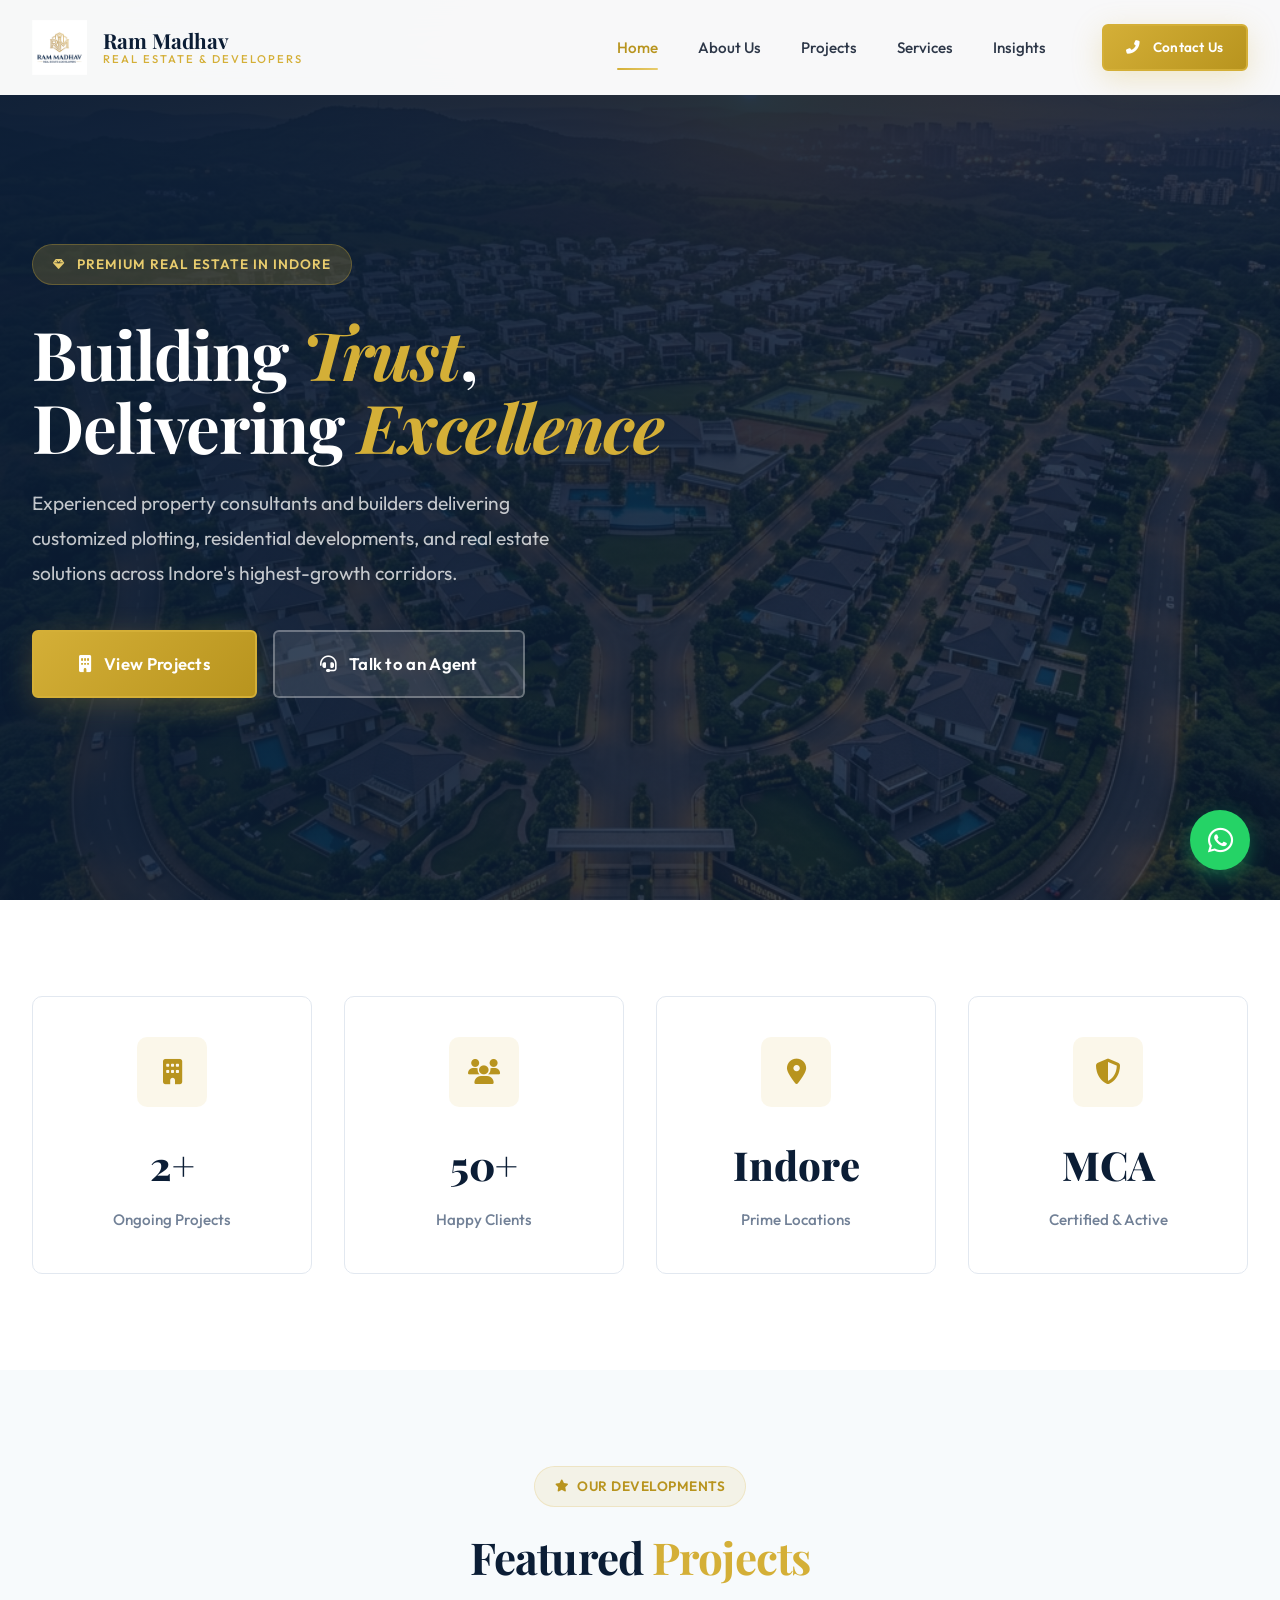
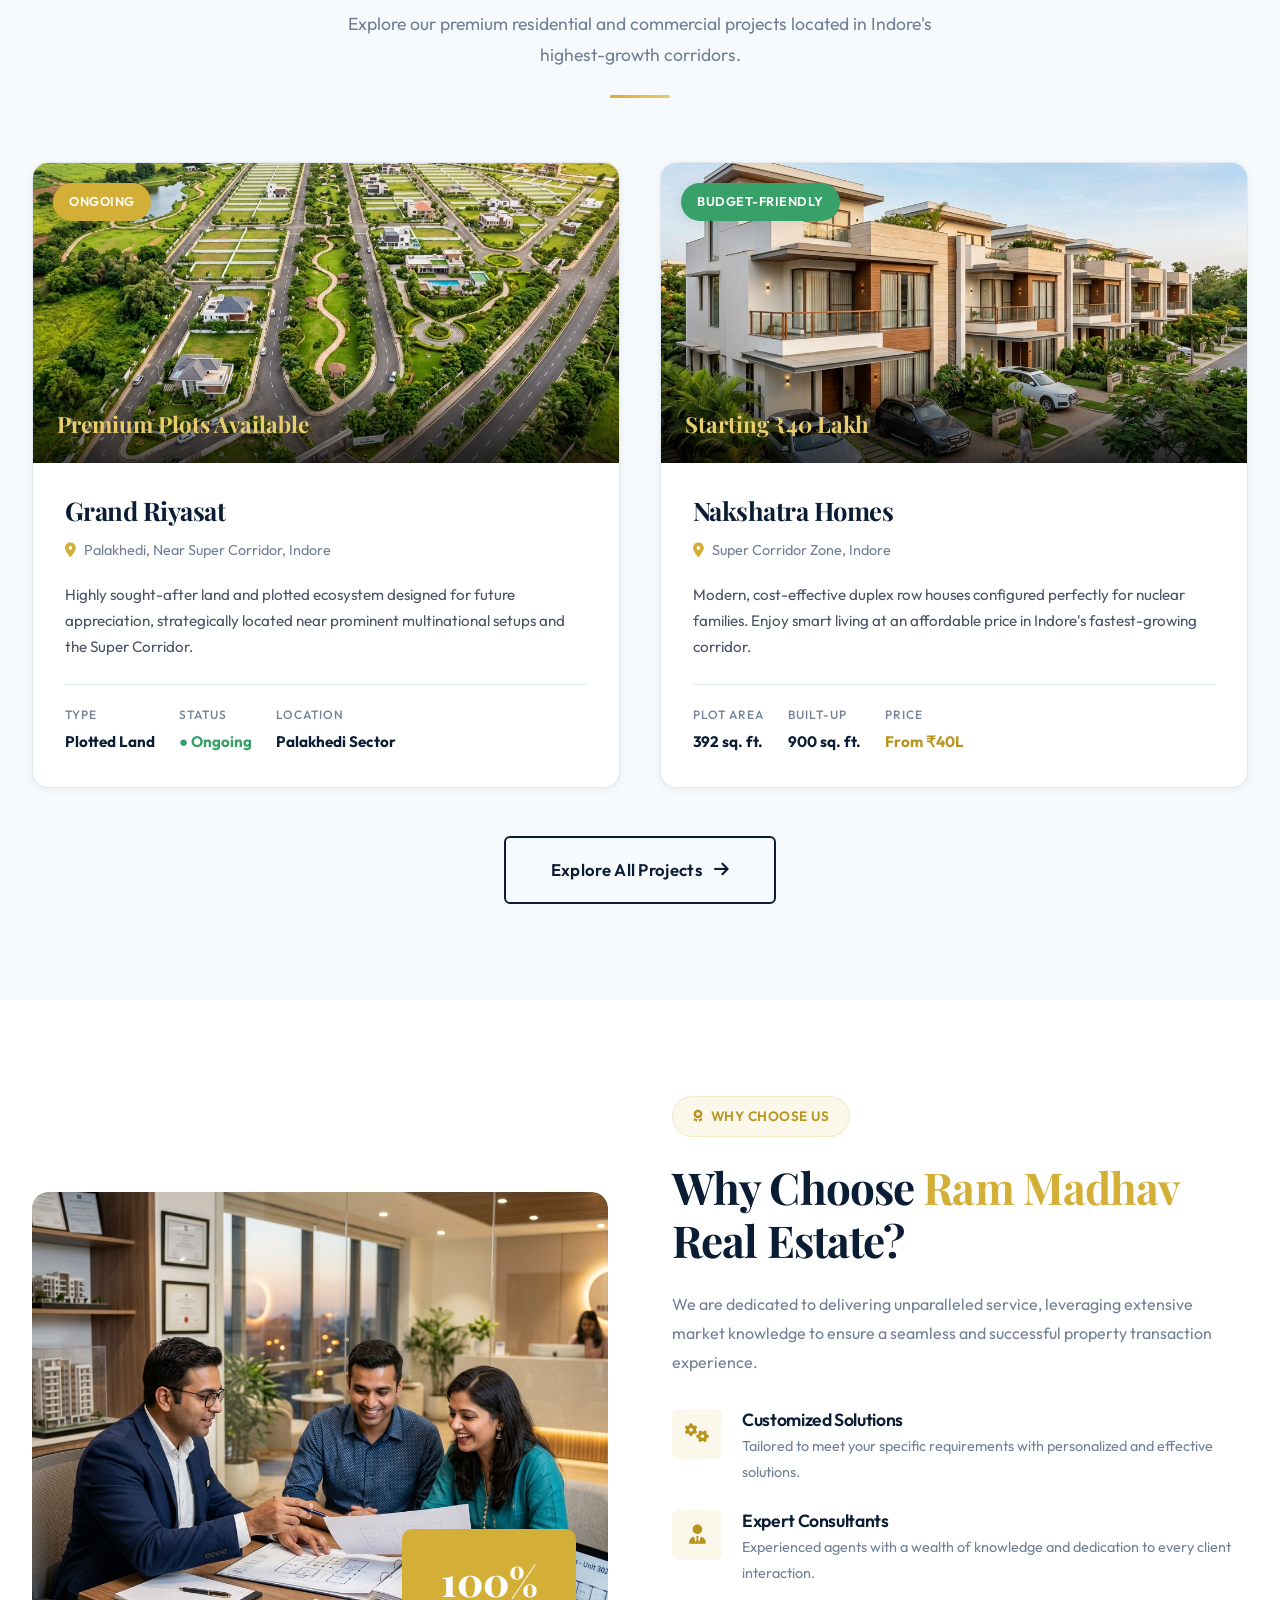
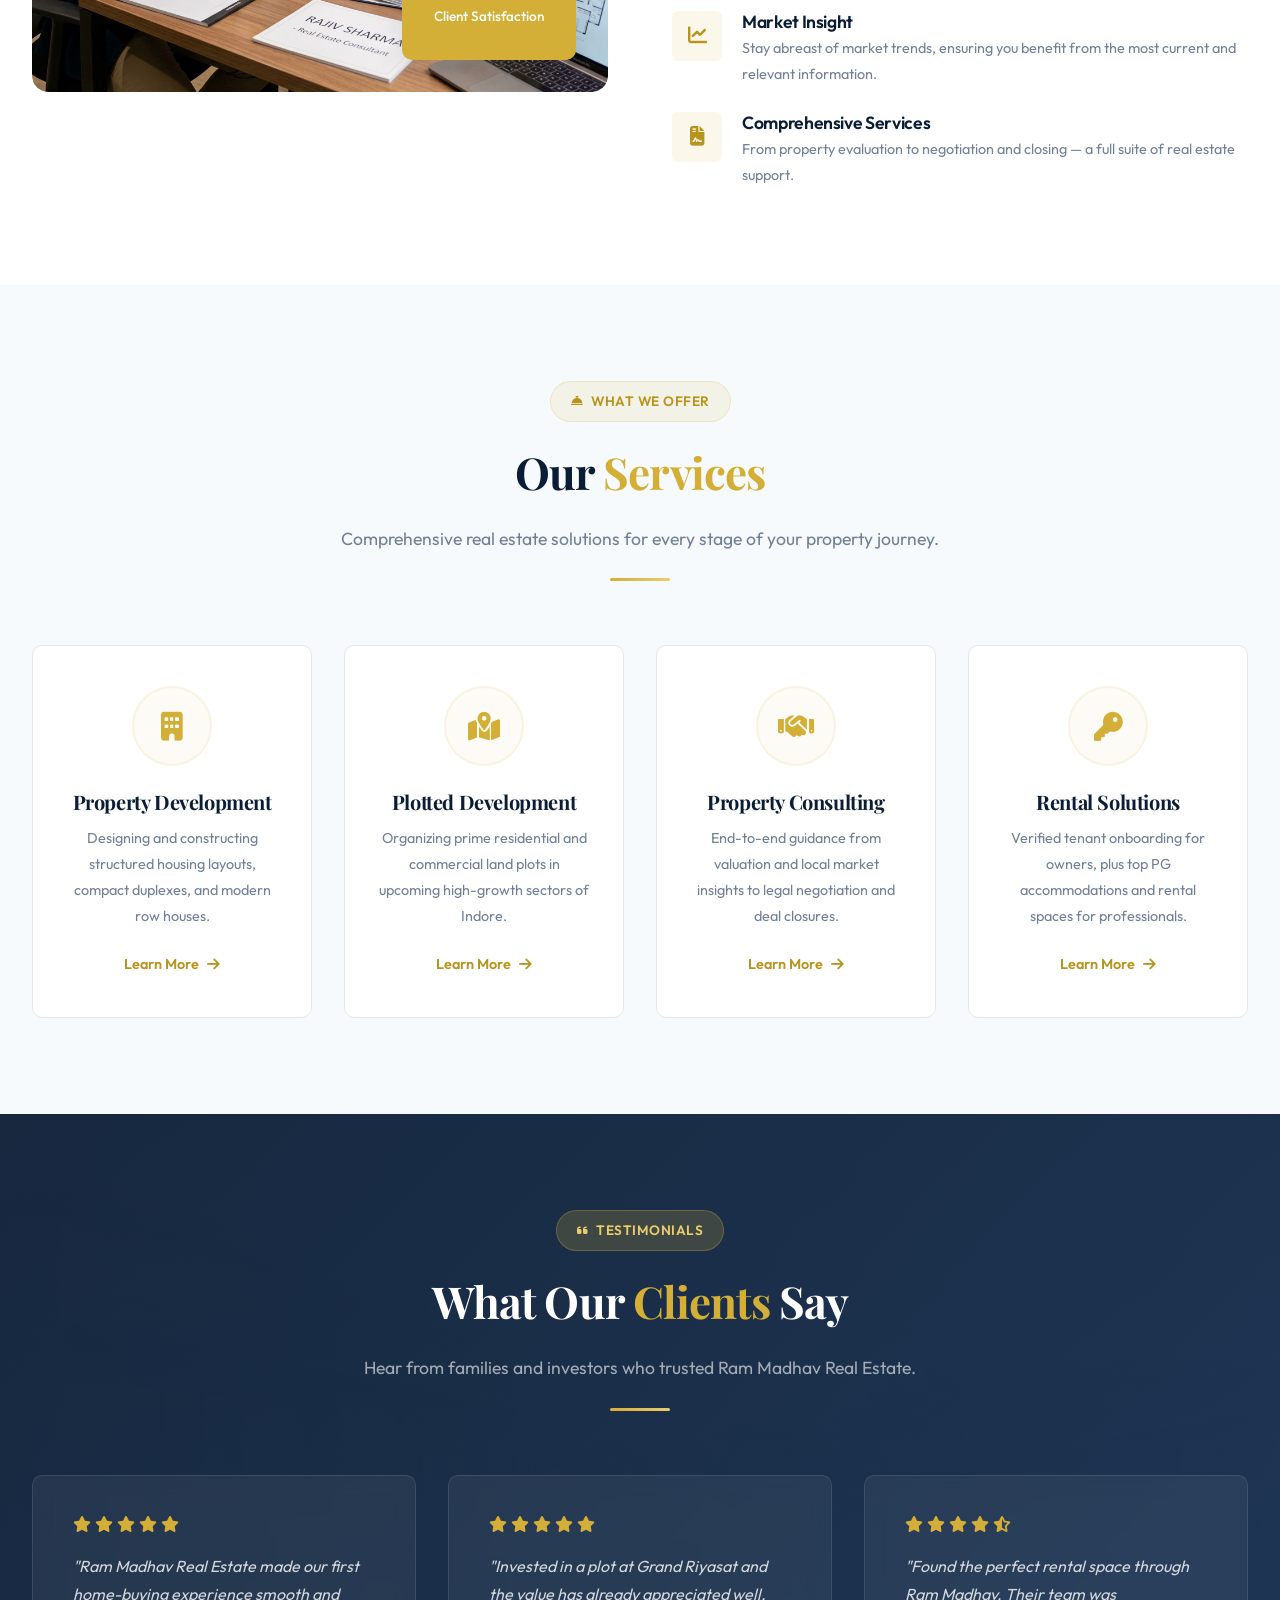
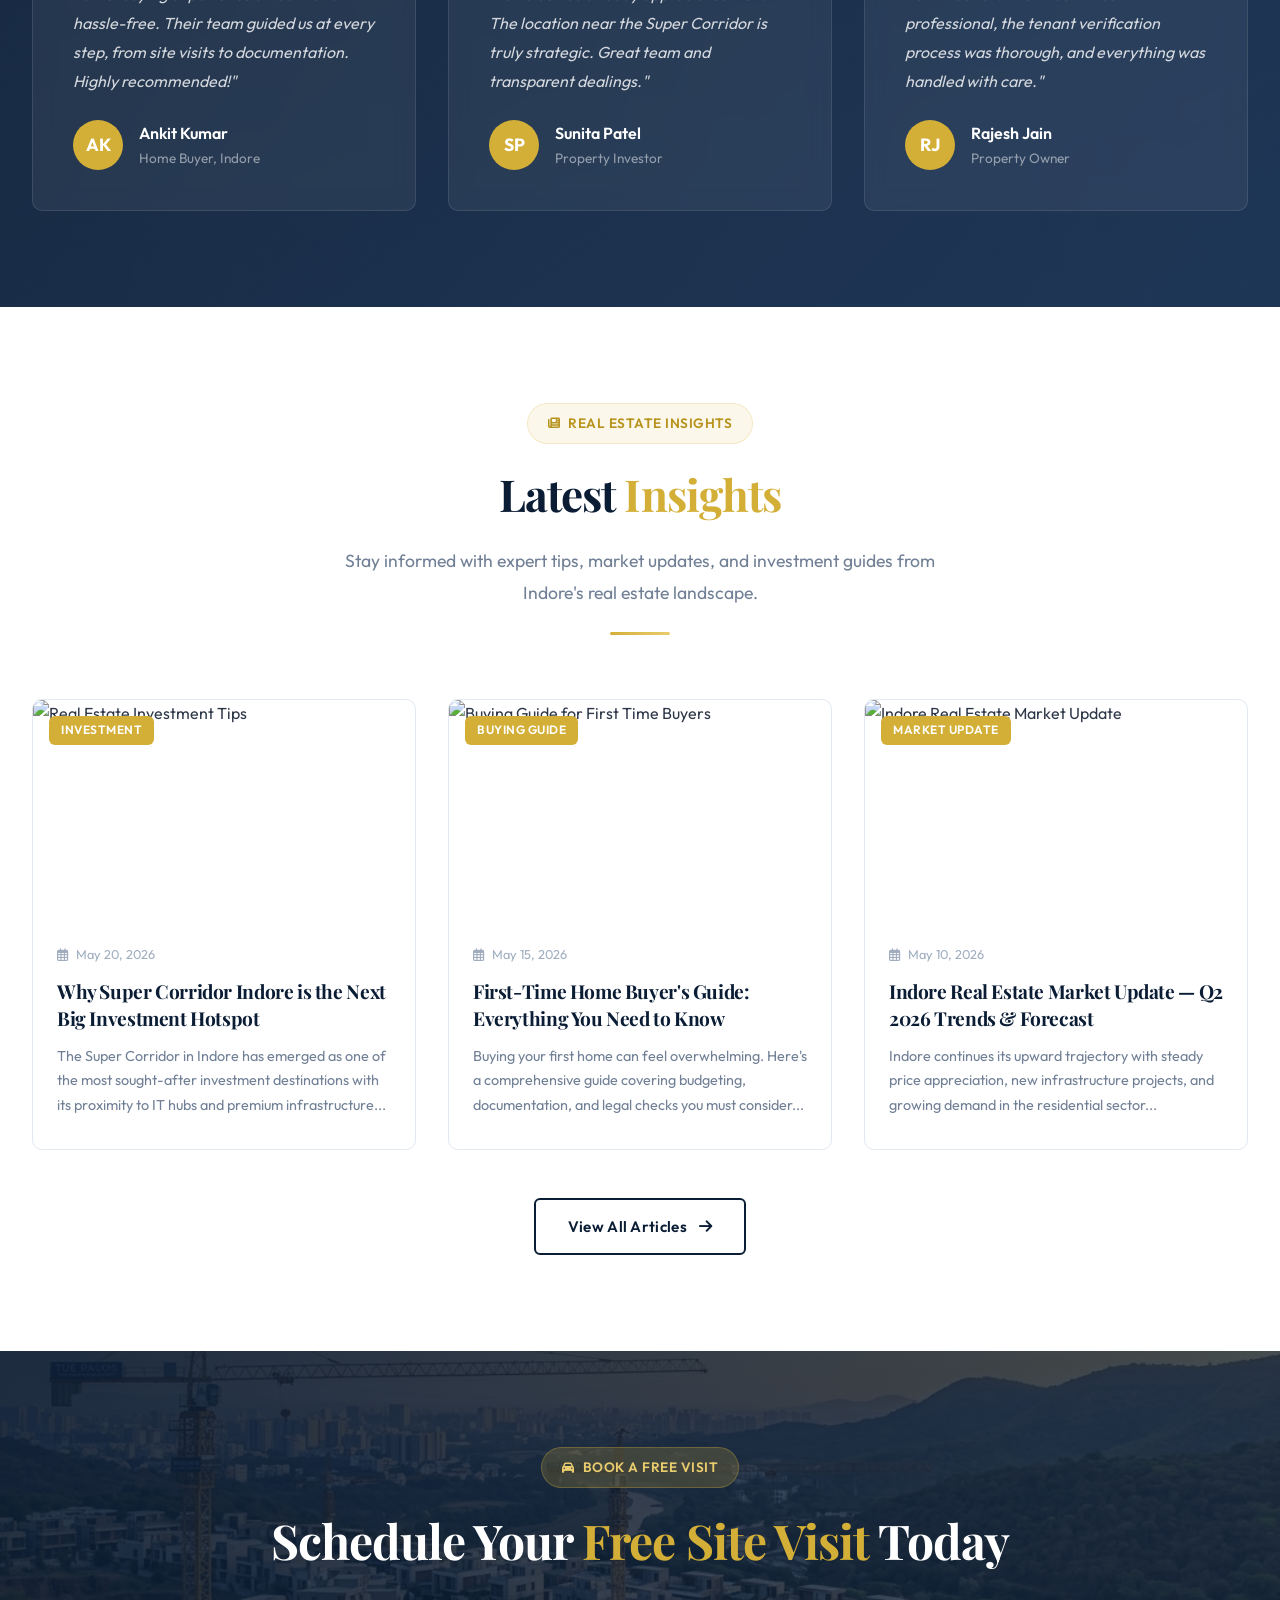
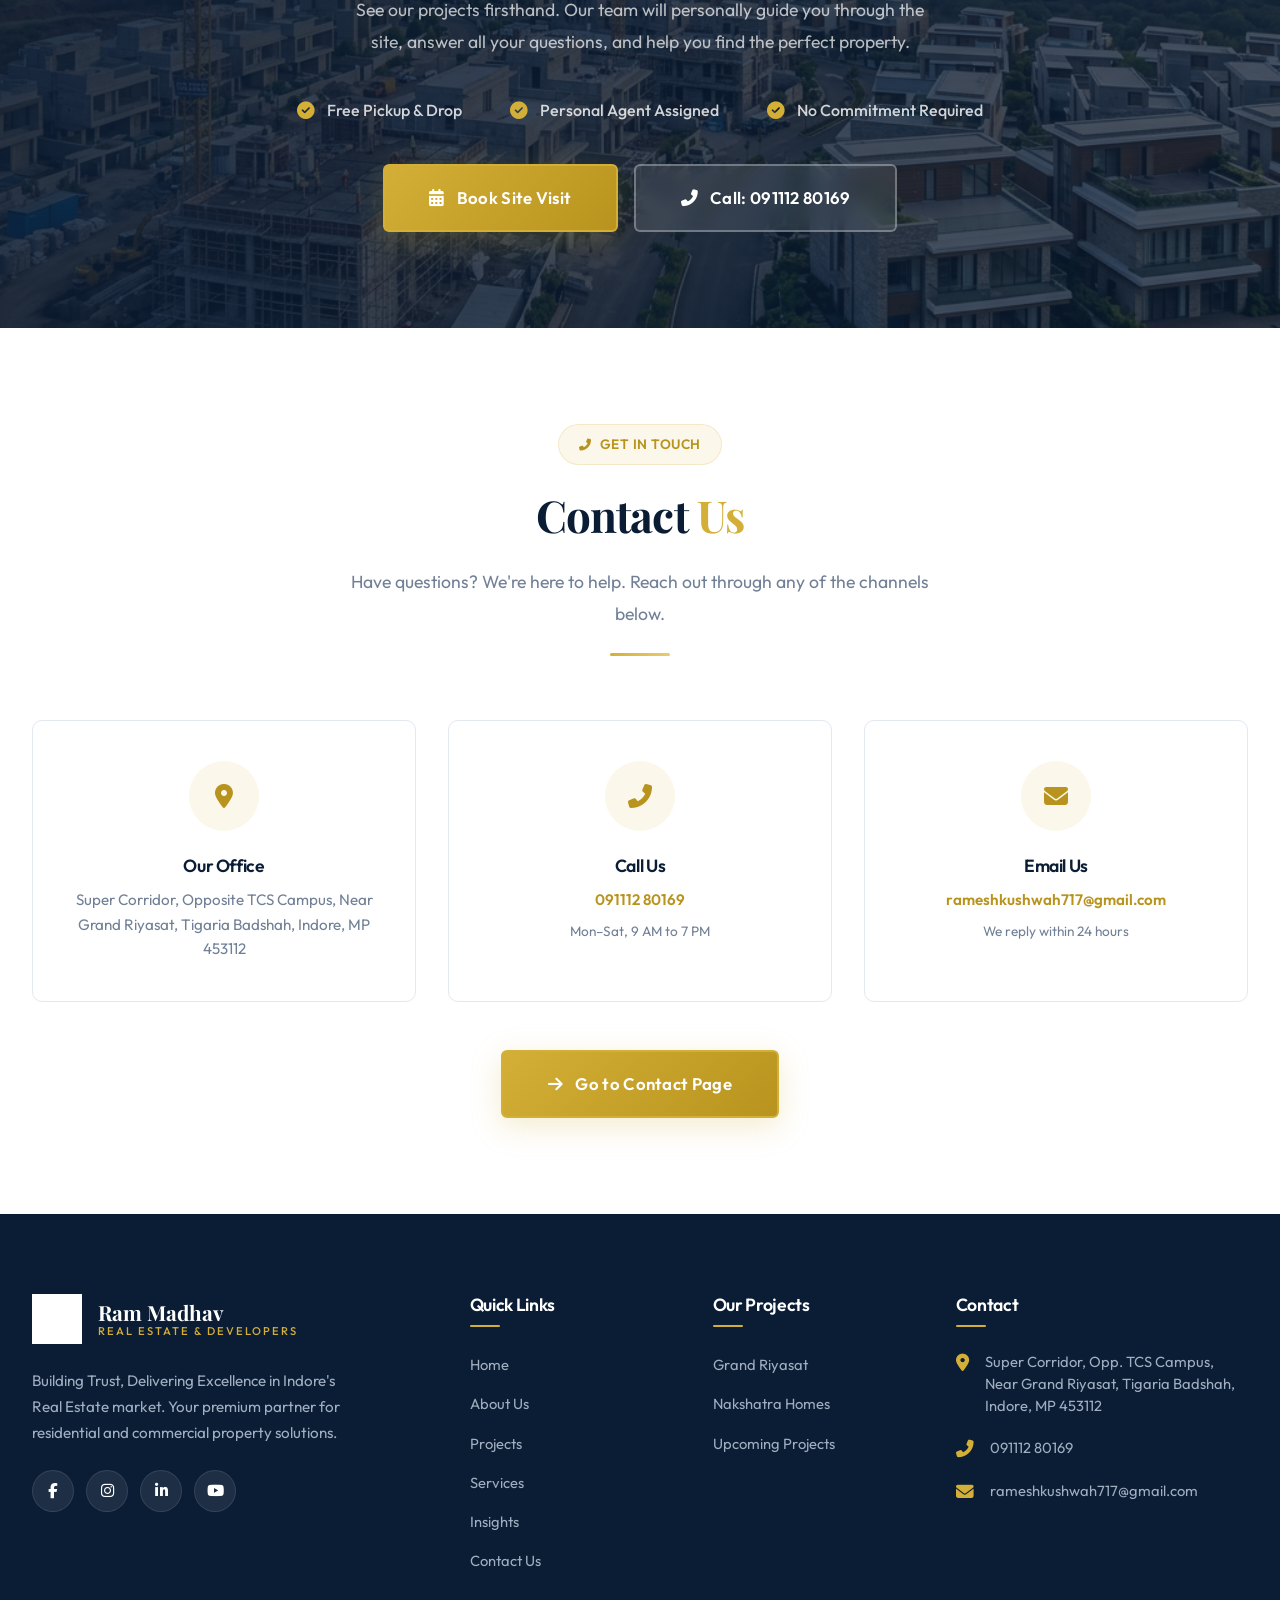
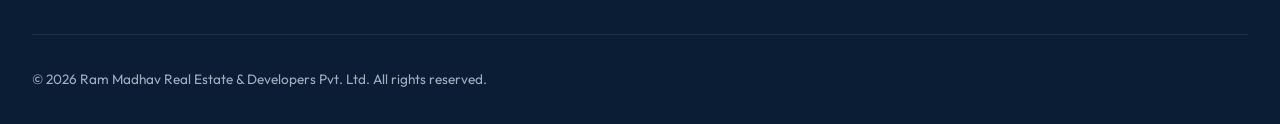
==== commit 023a3de0: "mobile layout improved" ====
--- a/index.html
+++ b/index.html
@@ -72,61 +72,7 @@
                         <i class="fas fa-headset"></i> Talk to an Agent
                     </a>
                 </div>
-                <div class="hero-stats">
-                    <div class="stat-item">
-                        <div class="stat-number">2+</div>
-                        <div class="stat-label">Active Projects</div>
-                    </div>
-                    <div class="stat-item">
-                        <div class="stat-number">100%</div>
-                        <div class="stat-label">Client Satisfaction</div>
-                    </div>
-                    <div class="stat-item">
-                        <div class="stat-number">MCA</div>
-                        <div class="stat-label">Registered & Active</div>
-                    </div>
-                </div>
-            </div>
-
-            <!-- 2. QUICK INQUIRY FORM -->
-            <div class="quick-inquiry" id="quickInquiry">
-                <h3 class="inquiry-title">Quick Inquiry</h3>
-                <p class="inquiry-subtitle">Get a free consultation from our experts.</p>
-                <form id="inquiryForm">
-                    <div class="form-group">
-                        <label class="form-label" for="inquiry-name">Full Name</label>
-                        <input type="text" class="form-control" id="inquiry-name" placeholder="Your full name" required>
-                    </div>
-                    <div class="form-row">
-                        <div class="form-group">
-                            <label class="form-label" for="inquiry-phone">Phone</label>
-                            <input type="tel" class="form-control" id="inquiry-phone" placeholder="+91 00000 00000" required>
-                        </div>
-                        <div class="form-group">
-                            <label class="form-label" for="inquiry-email">Email</label>
-                            <input type="email" class="form-control" id="inquiry-email" placeholder="you@email.com">
-                        </div>
-                    </div>
-                    <div class="form-group">
-                        <label class="form-label" for="inquiry-interest">Interested In</label>
-                        <select class="form-control" id="inquiry-interest">
-                            <option value="">Select your interest</option>
-                            <option value="Grand Riyasat - Plots">Grand Riyasat — Plots</option>
-                            <option value="Nakshatra Homes - Duplex">Nakshatra Homes — Duplex</option>
-                            <option value="Property Consulting">Property Consulting</option>
-                            <option value="Rental Support">Rental Support</option>
-                            <option value="Other">Other</option>
-                        </select>
-                    </div>
-                    <div class="form-group">
-                        <label class="form-label" for="inquiry-message">Message</label>
-                        <textarea class="form-control" id="inquiry-message" placeholder="Tell us about your requirements..." rows="3"></textarea>
-                    </div>
-                    <button type="submit" class="btn btn-primary" style="width: 100%;">
-                        <i class="fas fa-paper-plane"></i> Submit Inquiry
-                    </button>
-                </form>
-            </div>
+
         </div>
     </section>
 
@@ -595,13 +541,7 @@
             <!-- Footer Bottom -->
             <div class="footer-bottom">
                 <p>&copy; 2026 Ram Madhav Real Estate & Developers Pvt. Ltd. All rights reserved.</p>
-                <div class="footer-legal">
-                    <span>CIN: U68100MP2024PTC072700</span>
-                    <span>|</span>
-                    <span>Reg. No: 072700</span>
-                    <span>|</span>
-                    <span>RoC-Gwalior</span>
-                </div>
+
             </div>
         </div>
     </footer>
--- a/css/style.css
+++ b/css/style.css
@@ -1566,6 +1566,32 @@
   }
 }
 
+/* ========================================
+   CUSTOM GRID CLASSES
+======================================== */
+.leadership-grid, .construction-grid, .featured-blog-card {
+  display: grid;
+  grid-template-columns: repeat(2, 1fr);
+  gap: var(--space-10);
+}
+
+.upcoming-project-card {
+  display: grid;
+  grid-template-columns: 1fr 1fr;
+}
+
+.services-process-grid {
+  display: grid;
+  grid-template-columns: repeat(5, 1fr);
+  gap: var(--space-6);
+}
+
+.why-work-grid {
+  display: grid;
+  grid-template-columns: repeat(3, 1fr);
+  gap: var(--space-8);
+}
+
 @media (max-width: 1024px) {
   .section-title {
     font-size: 2.2rem;
@@ -1718,6 +1744,11 @@
   .why-work-grid {
     grid-template-columns: 1fr !important;
   }
+
+  /* Other inline grid replacements */
+  .leadership-grid, .construction-grid, .featured-blog-card {
+    grid-template-columns: 1fr !important;
+  }
 }
 
 @media (max-width: 480px) {
@@ -1735,7 +1766,7 @@
   }
 
   .highlights-grid {
-    grid-template-columns: 1fr;
+    grid-template-columns: repeat(2, 1fr);
   }
 
   .highlight-card {
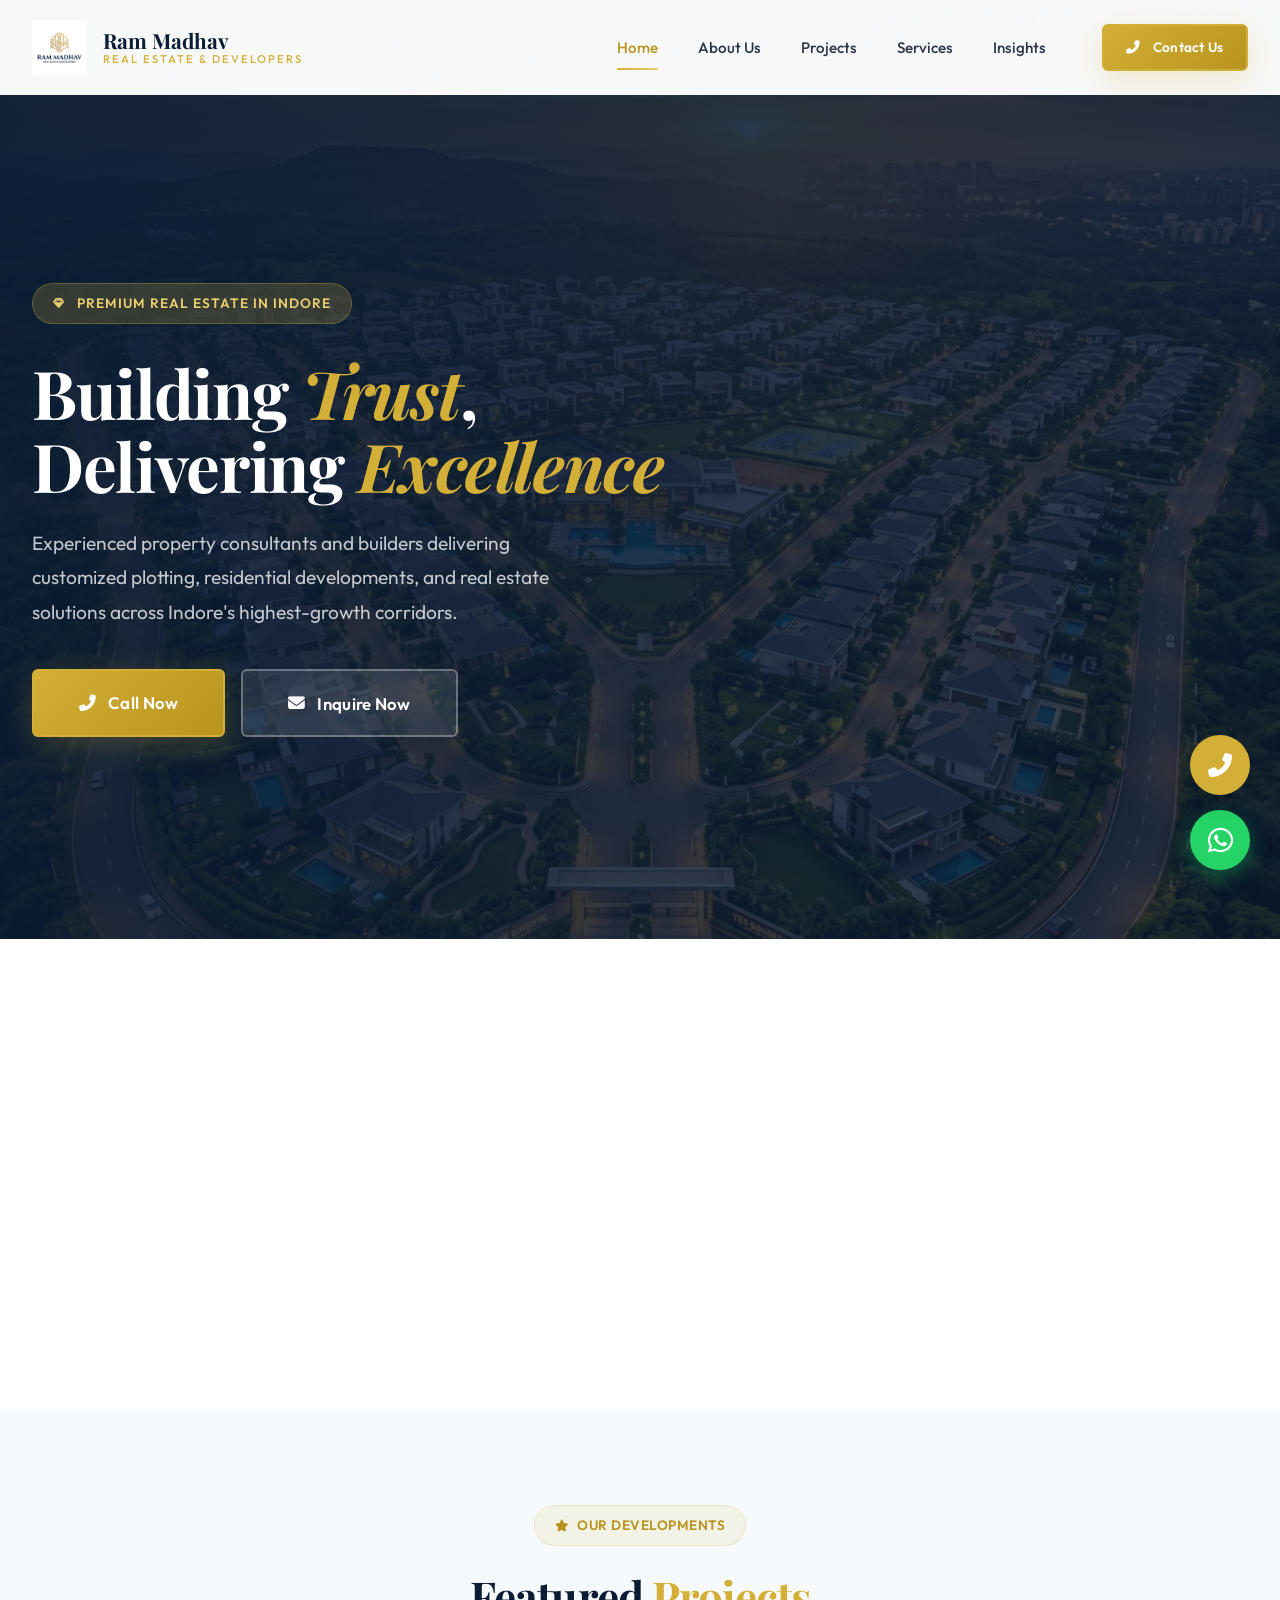
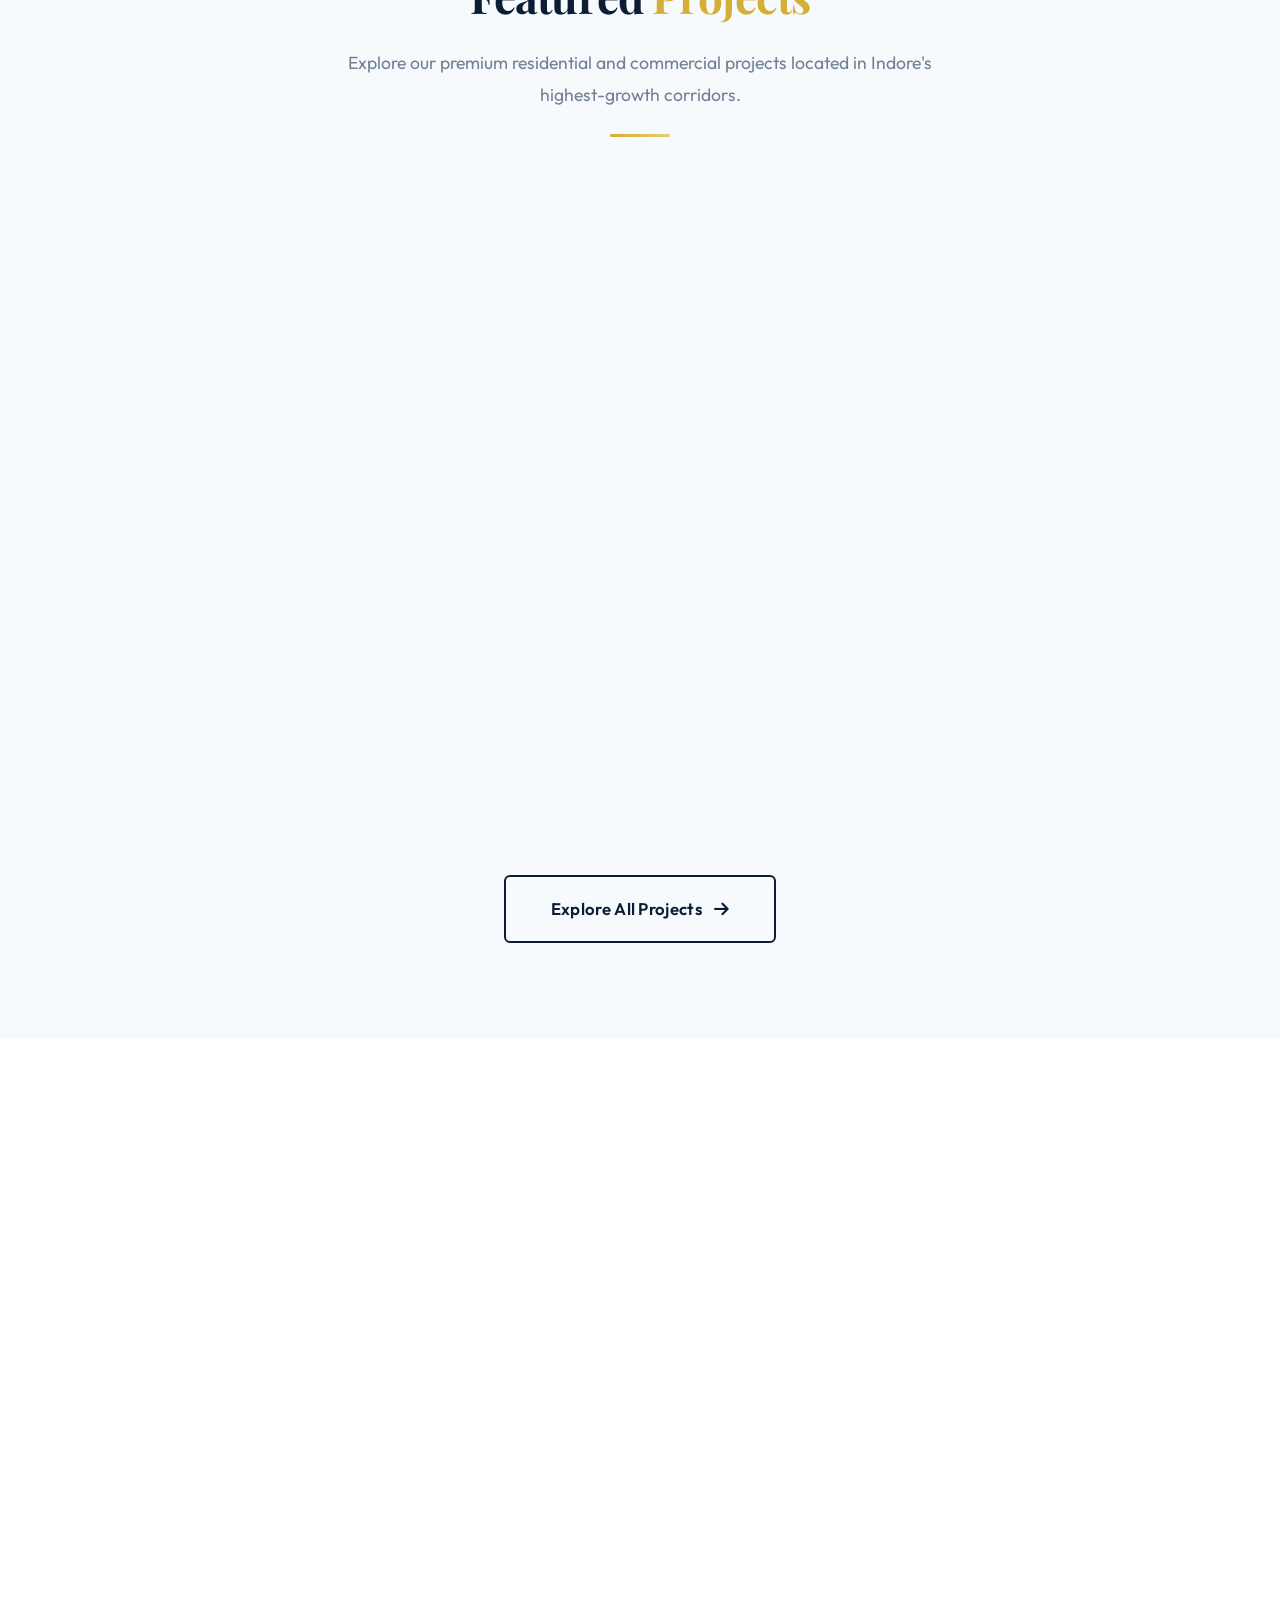
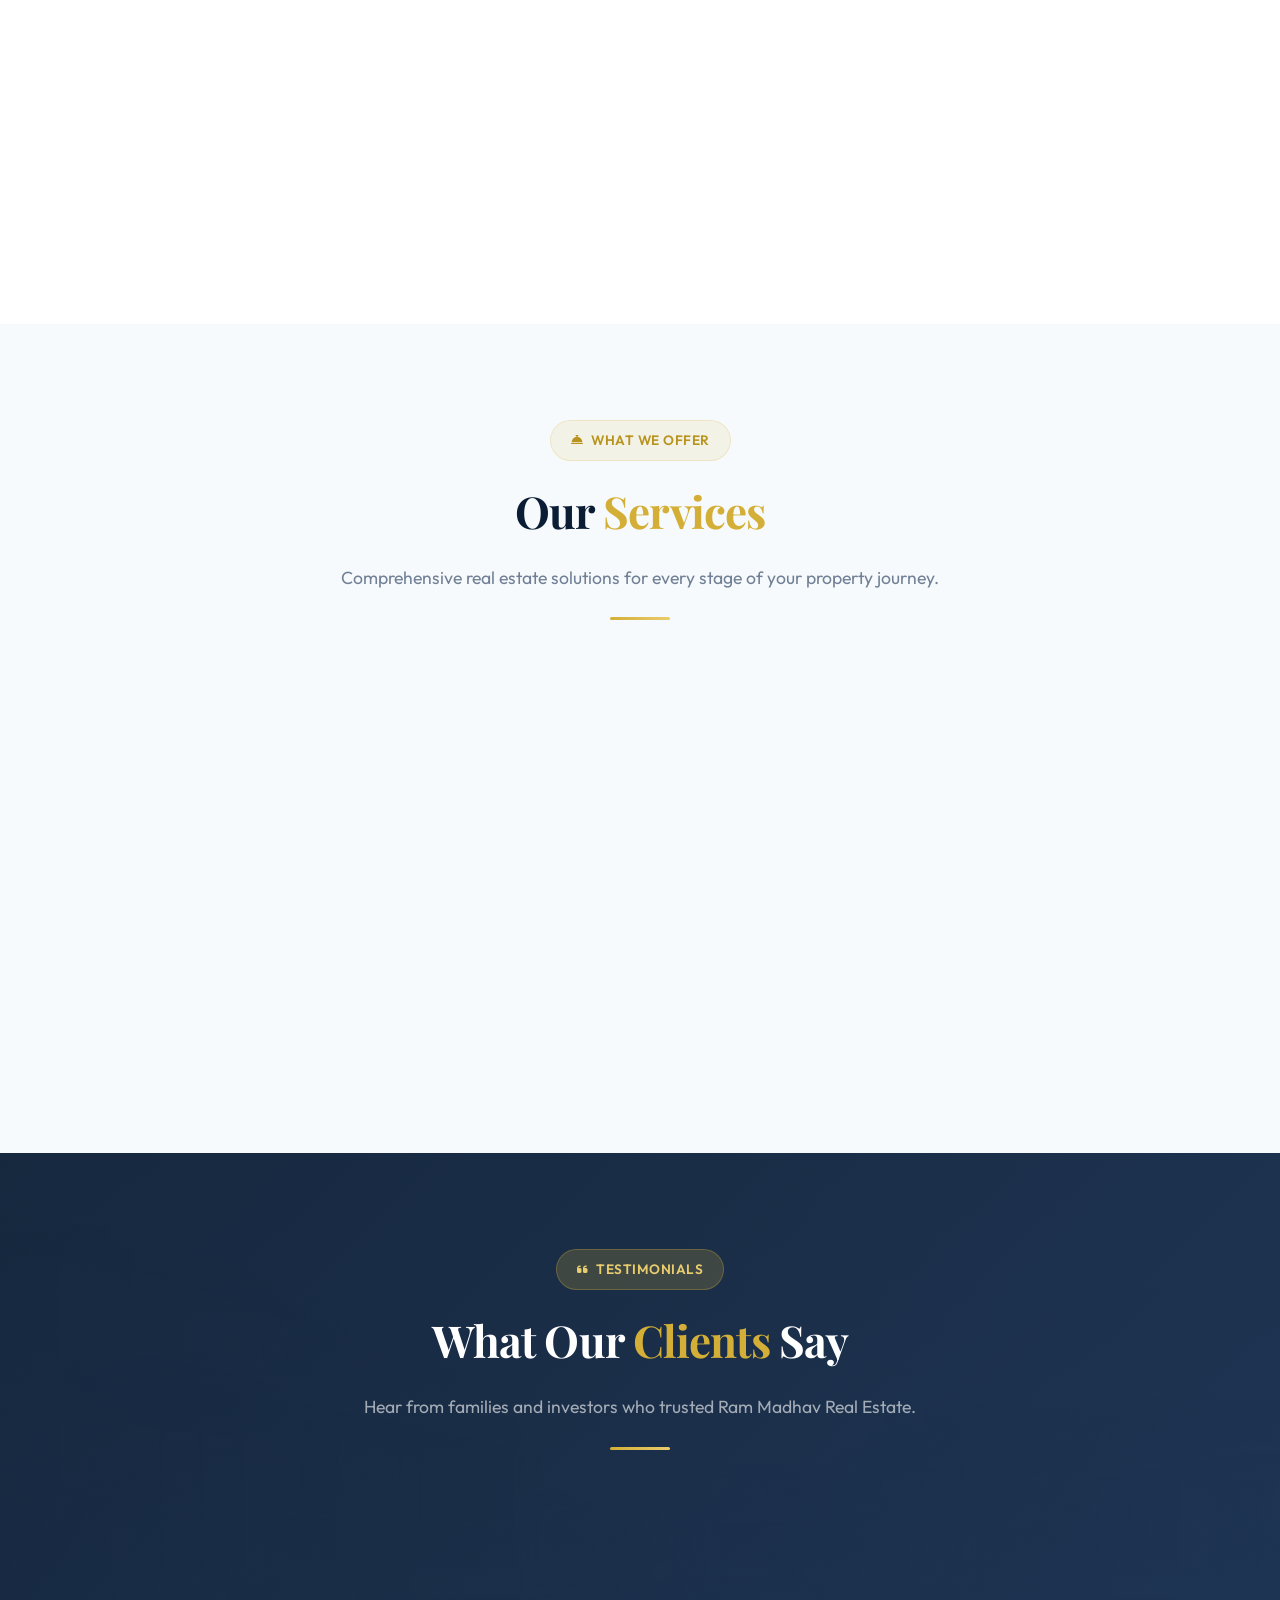
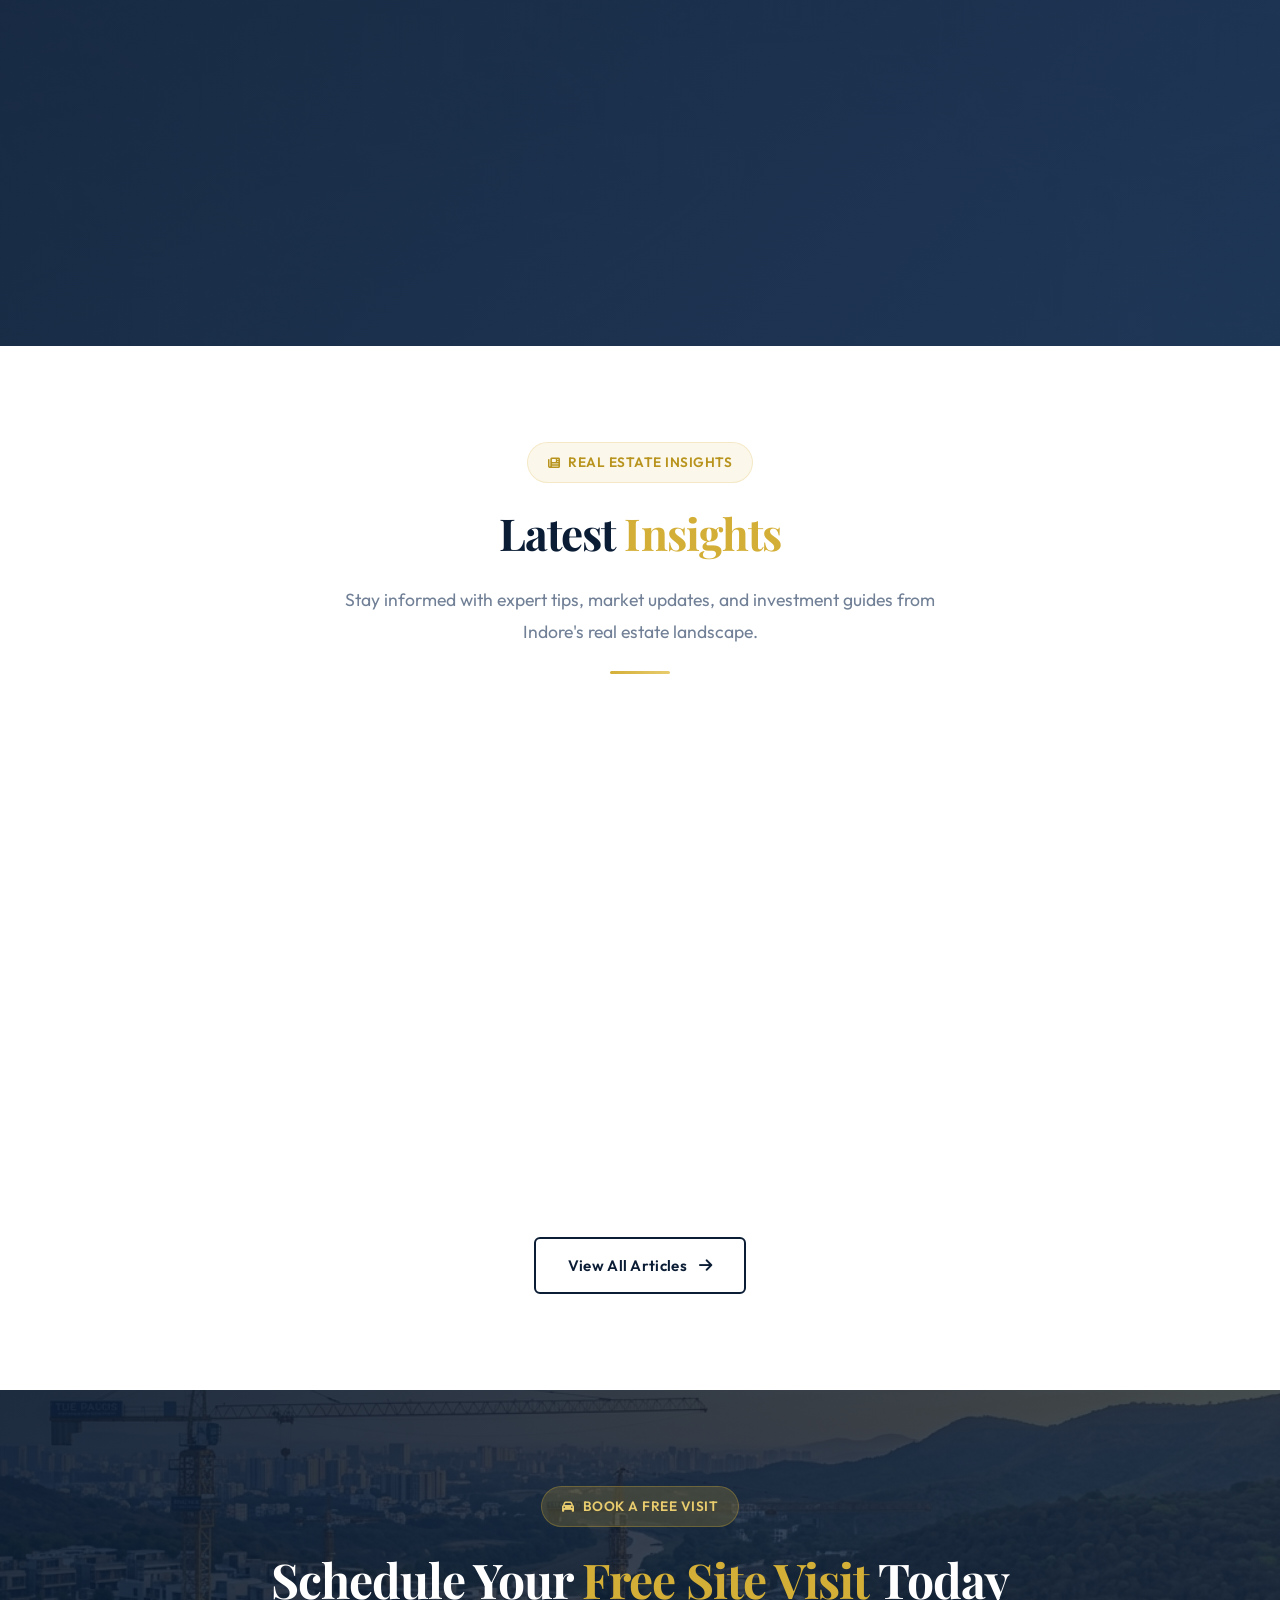
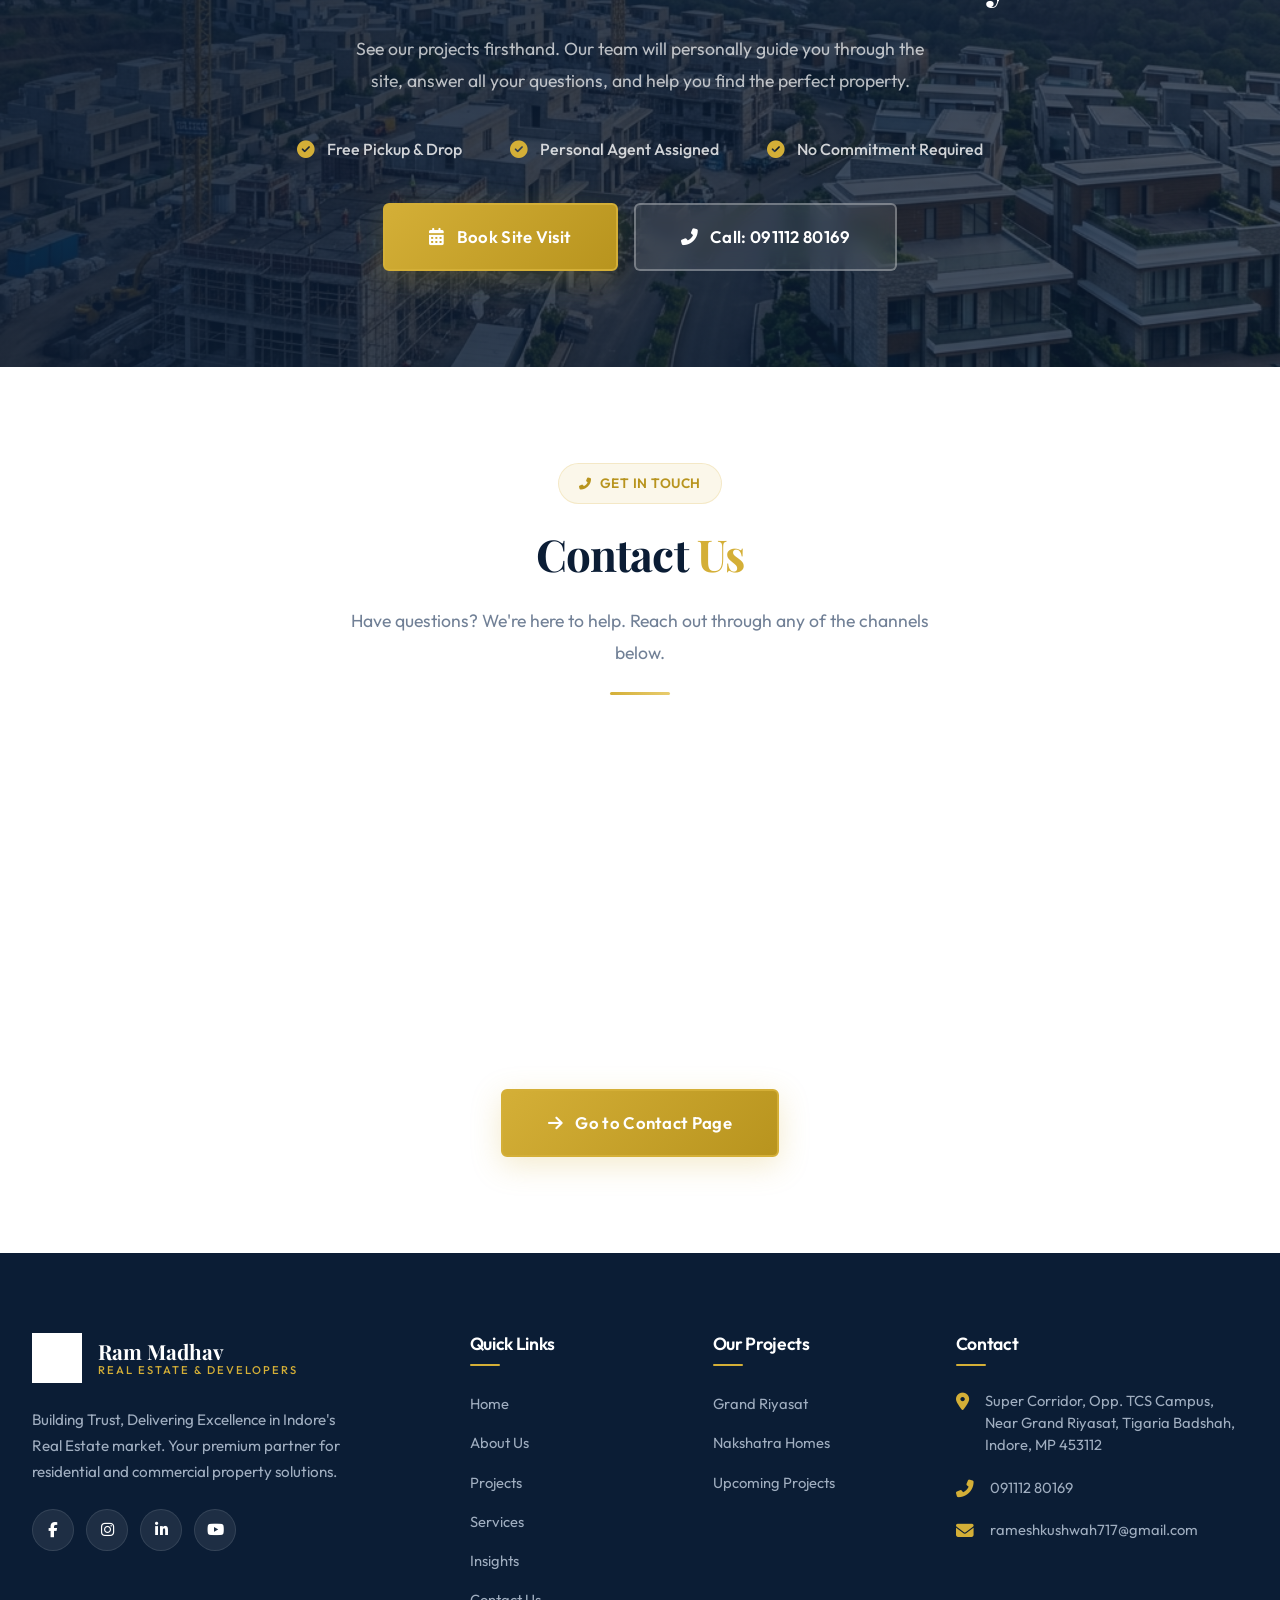
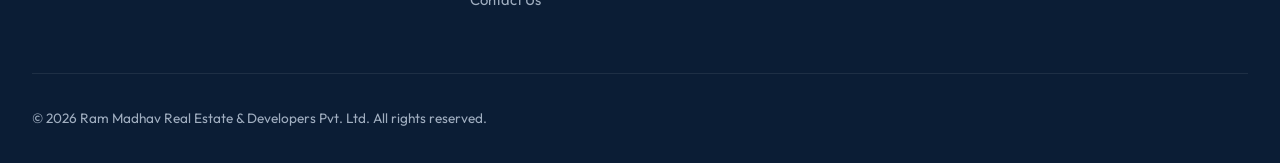
==== commit 2e622e4c: "Describe what changed" ====
--- a/index.html
+++ b/index.html
@@ -16,6 +16,14 @@
 <body>
 
     <!-- ============================================
+         TOP CONTACT BAR
+    ============================================ -->
+    <div class="top-bar">
+        <div class="container">
+            <a href="tel:09111280169"><i class="fas fa-phone-alt"></i> 091112 80169</a>
+            <a href="mailto:rameshkushwah717@gmail.com"><i class="fas fa-envelope"></i> rameshkushwah717@gmail.com</a>
+        </div>
+    </div>    <!-- ============================================
          HEADER / NAVBAR
     ============================================ -->
     <header class="header" id="header">
@@ -65,12 +73,12 @@
                     Experienced property consultants and builders delivering customized plotting, residential developments, and real estate solutions across Indore's highest-growth corridors.
                 </p>
                 <div class="hero-actions">
-                    <a href="projects.html" class="btn btn-primary btn-lg">
-                        <i class="fas fa-building"></i> View Projects
+                    <a href="tel:09111280169" class="btn btn-primary btn-lg">
+                        <i class="fas fa-phone-alt"></i> Call Now
                     </a>
-                    <a href="contact.html" class="btn btn-ghost btn-lg">
-                        <i class="fas fa-headset"></i> Talk to an Agent
-                    </a>
+                    <button onclick="openInquiryModal()" class="btn btn-ghost btn-lg">
+                        <i class="fas fa-envelope"></i> Inquire Now
+                    </button>
                 </div>
 
         </div>
@@ -551,6 +559,41 @@
         <i class="fab fa-whatsapp"></i>
     </a>
 
+    <!-- ============================================
+         LEAD GENERATION: CALL FLOAT & MODAL
+    ============================================ -->
+    <a href="tel:09111280169" class="call-float" aria-label="Call Now">
+        <i class="fas fa-phone-alt"></i>
+    </a>
+
+    <div class="modal-overlay" id="globalInquiryModal">
+        <div class="modal-content">
+            <button class="modal-close" id="modalCloseBtn"><i class="fas fa-times"></i></button>
+            <h3 style="font-size: 1.5rem; color: var(--navy); margin-bottom: var(--space-2);">Quick Inquiry</h3>
+            <p style="color: var(--gray); font-size: 0.95rem; margin-bottom: var(--space-6);">Get instant details from our experts.</p>
+            <form id="globalModalForm">
+                <div class="form-group">
+                    <label class="form-label" for="modal-name">Full Name *</label>
+                    <input type="text" class="form-control" id="modal-name" required>
+                </div>
+                <div class="form-group">
+                    <label class="form-label" for="modal-phone">Phone Number *</label>
+                    <input type="tel" class="form-control" id="modal-phone" required>
+                </div>
+                <div class="form-group">
+                    <label class="form-label" for="modal-interest">Interested In</label>
+                    <select class="form-control" id="modal-interest">
+                        <option value="">Please select...</option>
+                        <option value="Grand Riyasat - Plots">Grand Riyasat — Plots</option>
+                        <option value="Nakshatra Homes - Duplex">Nakshatra Homes — Duplex</option>
+                        <option value="Property Consulting">Property Consulting</option>
+                    </select>
+                </div>
+                <button type="submit" class="btn btn-primary" style="width: 100%;"><i class="fas fa-paper-plane"></i> Send Inquiry</button>
+            </form>
+        </div>
+    </div>
+
     <!-- JavaScript -->
     <script src="js/main.js"></script>
 </body>
--- a/css/style.css
+++ b/css/style.css
@@ -2018,3 +2018,114 @@
     font-size: 0.85rem;
   }
 }
+
+/* ========================================
+   LEAD GENERATION ELEMENTS
+======================================== */
+.top-bar {
+  background: var(--navy);
+  color: var(--white);
+  padding: var(--space-2) 0;
+  font-size: 0.85rem;
+  font-weight: 500;
+}
+.top-bar .container {
+  display: flex;
+  justify-content: flex-end;
+  align-items: center;
+  gap: var(--space-6);
+}
+.top-bar a {
+  color: var(--white);
+  transition: color var(--duration-fast) var(--ease);
+  display: inline-flex;
+  align-items: center;
+  gap: var(--space-2);
+}
+.top-bar a:hover {
+  color: var(--gold);
+}
+
+.call-float {
+  position: fixed;
+  bottom: 105px;
+  right: 30px;
+  width: 60px;
+  height: 60px;
+  background-color: var(--gold);
+  color: var(--white);
+  border-radius: 50%;
+  display: flex;
+  align-items: center;
+  justify-content: center;
+  font-size: 1.5rem;
+  box-shadow: var(--shadow-lg);
+  z-index: 999;
+  transition: all var(--duration-normal) var(--ease);
+  border: none;
+  cursor: pointer;
+}
+.call-float:hover {
+  transform: translateY(-5px);
+  background-color: var(--gold-dark);
+  box-shadow: 0 10px 25px rgba(212, 175, 55, 0.4);
+}
+
+.modal-overlay {
+  position: fixed;
+  inset: 0;
+  background: rgba(10, 25, 47, 0.8);
+  backdrop-filter: blur(5px);
+  z-index: 10000;
+  display: flex;
+  align-items: center;
+  justify-content: center;
+  opacity: 0;
+  visibility: hidden;
+  transition: all var(--duration-normal) var(--ease);
+}
+.modal-overlay.active {
+  opacity: 1;
+  visibility: visible;
+}
+.modal-content {
+  background: var(--white);
+  width: 100%;
+  max-width: 500px;
+  border-radius: var(--radius-lg);
+  padding: var(--space-8);
+  position: relative;
+  transform: translateY(30px);
+  transition: transform var(--duration-normal) var(--ease);
+  box-shadow: var(--shadow-xl);
+}
+.modal-overlay.active .modal-content {
+  transform: translateY(0);
+}
+.modal-close {
+  position: absolute;
+  top: var(--space-4);
+  right: var(--space-4);
+  background: transparent;
+  border: none;
+  font-size: 1.5rem;
+  color: var(--gray);
+  cursor: pointer;
+  transition: color var(--duration-fast) var(--ease);
+}
+.modal-close:hover {
+  color: var(--red);
+}
+
+@media (max-width: 768px) {
+  .top-bar {
+    display: none; /* Hide top bar on mobile to save vertical space */
+  }
+  .call-float {
+    bottom: 85px;
+    right: 20px;
+    width: 55px;
+    height: 55px;
+    font-size: 1.3rem;
+  }
+}
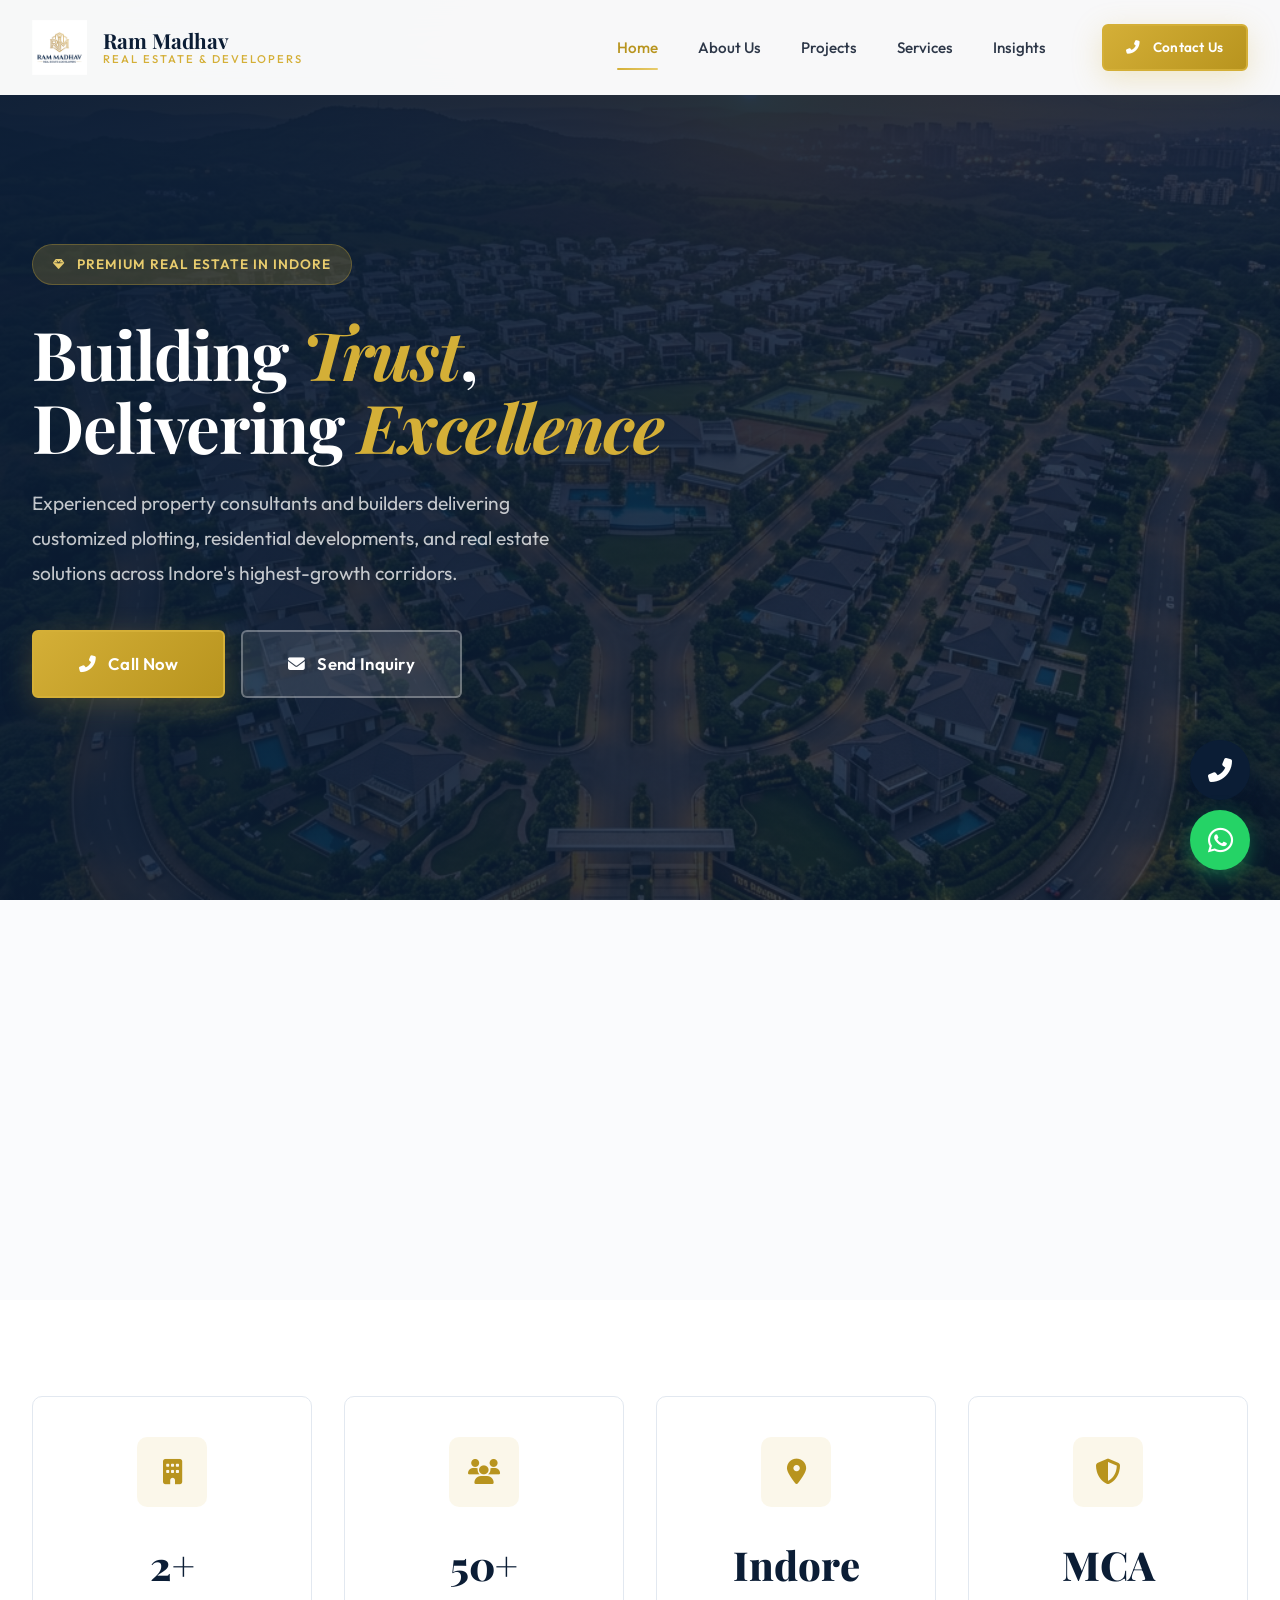
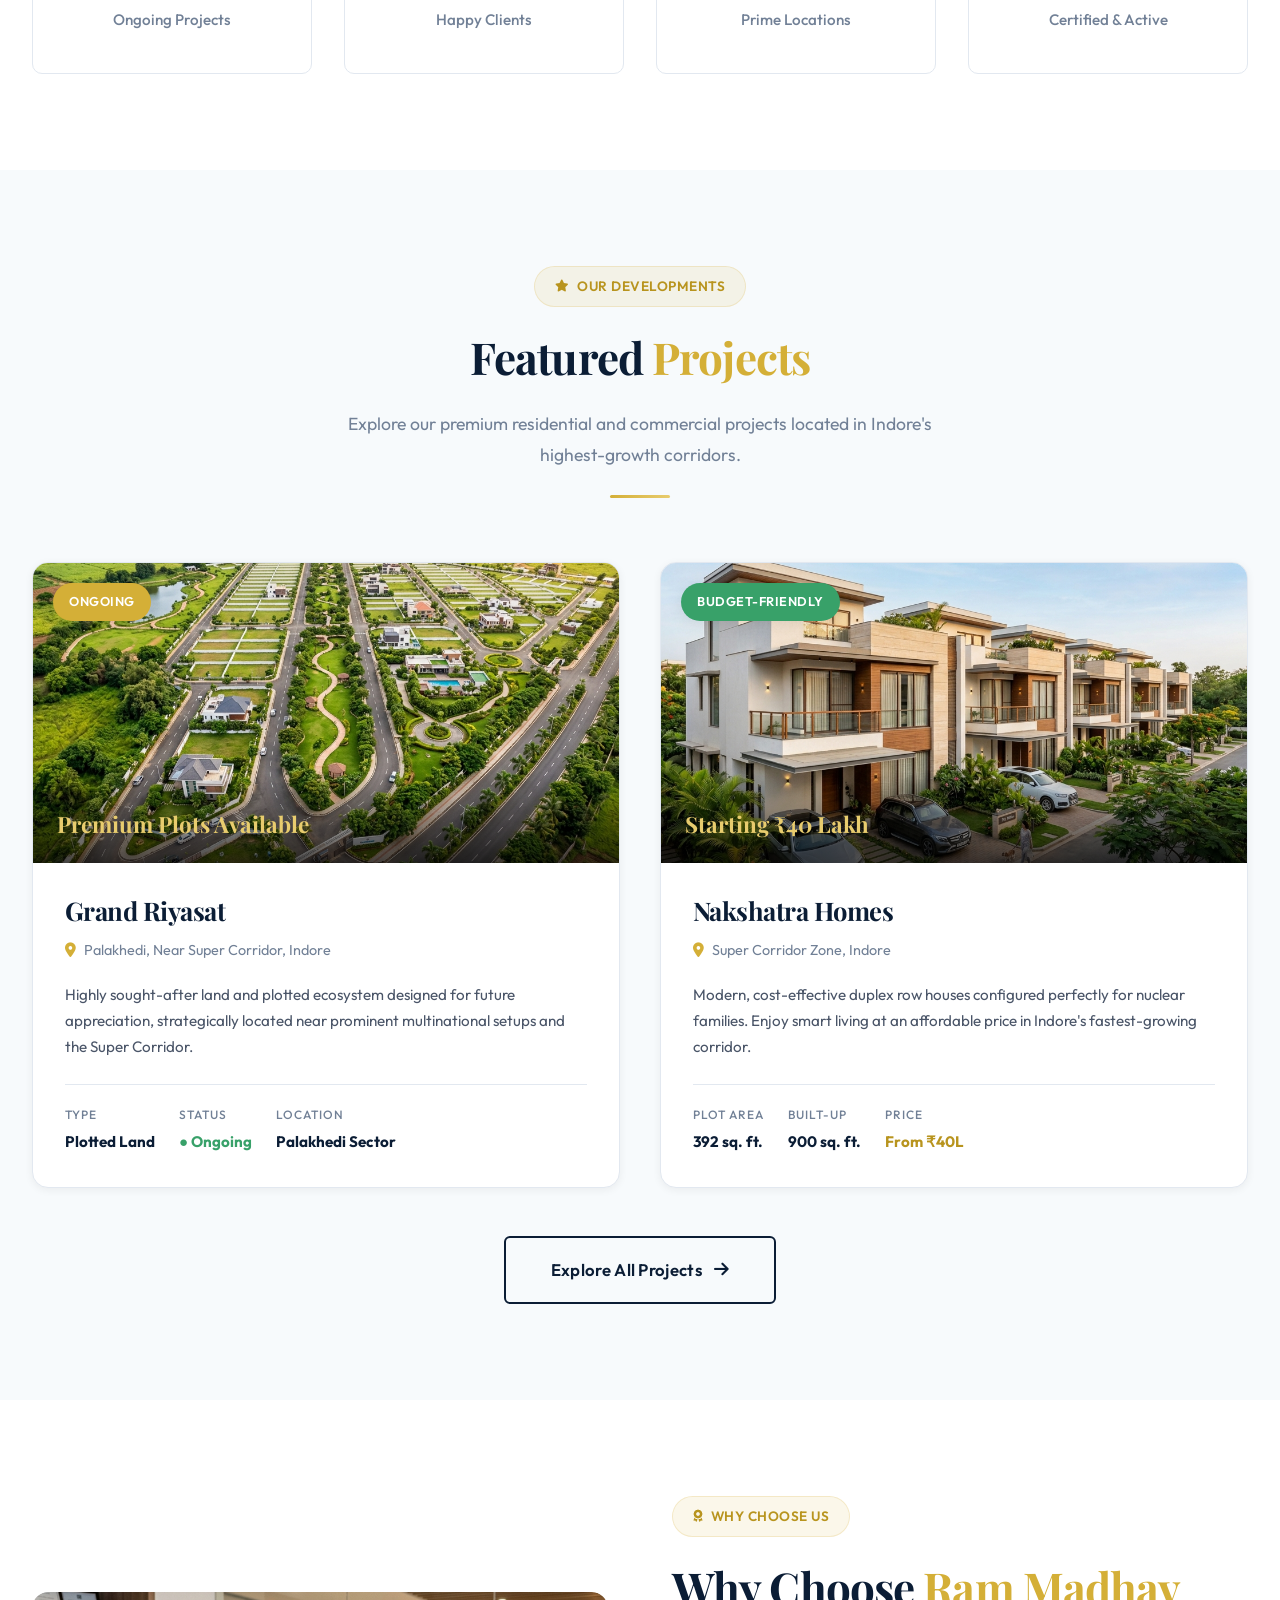
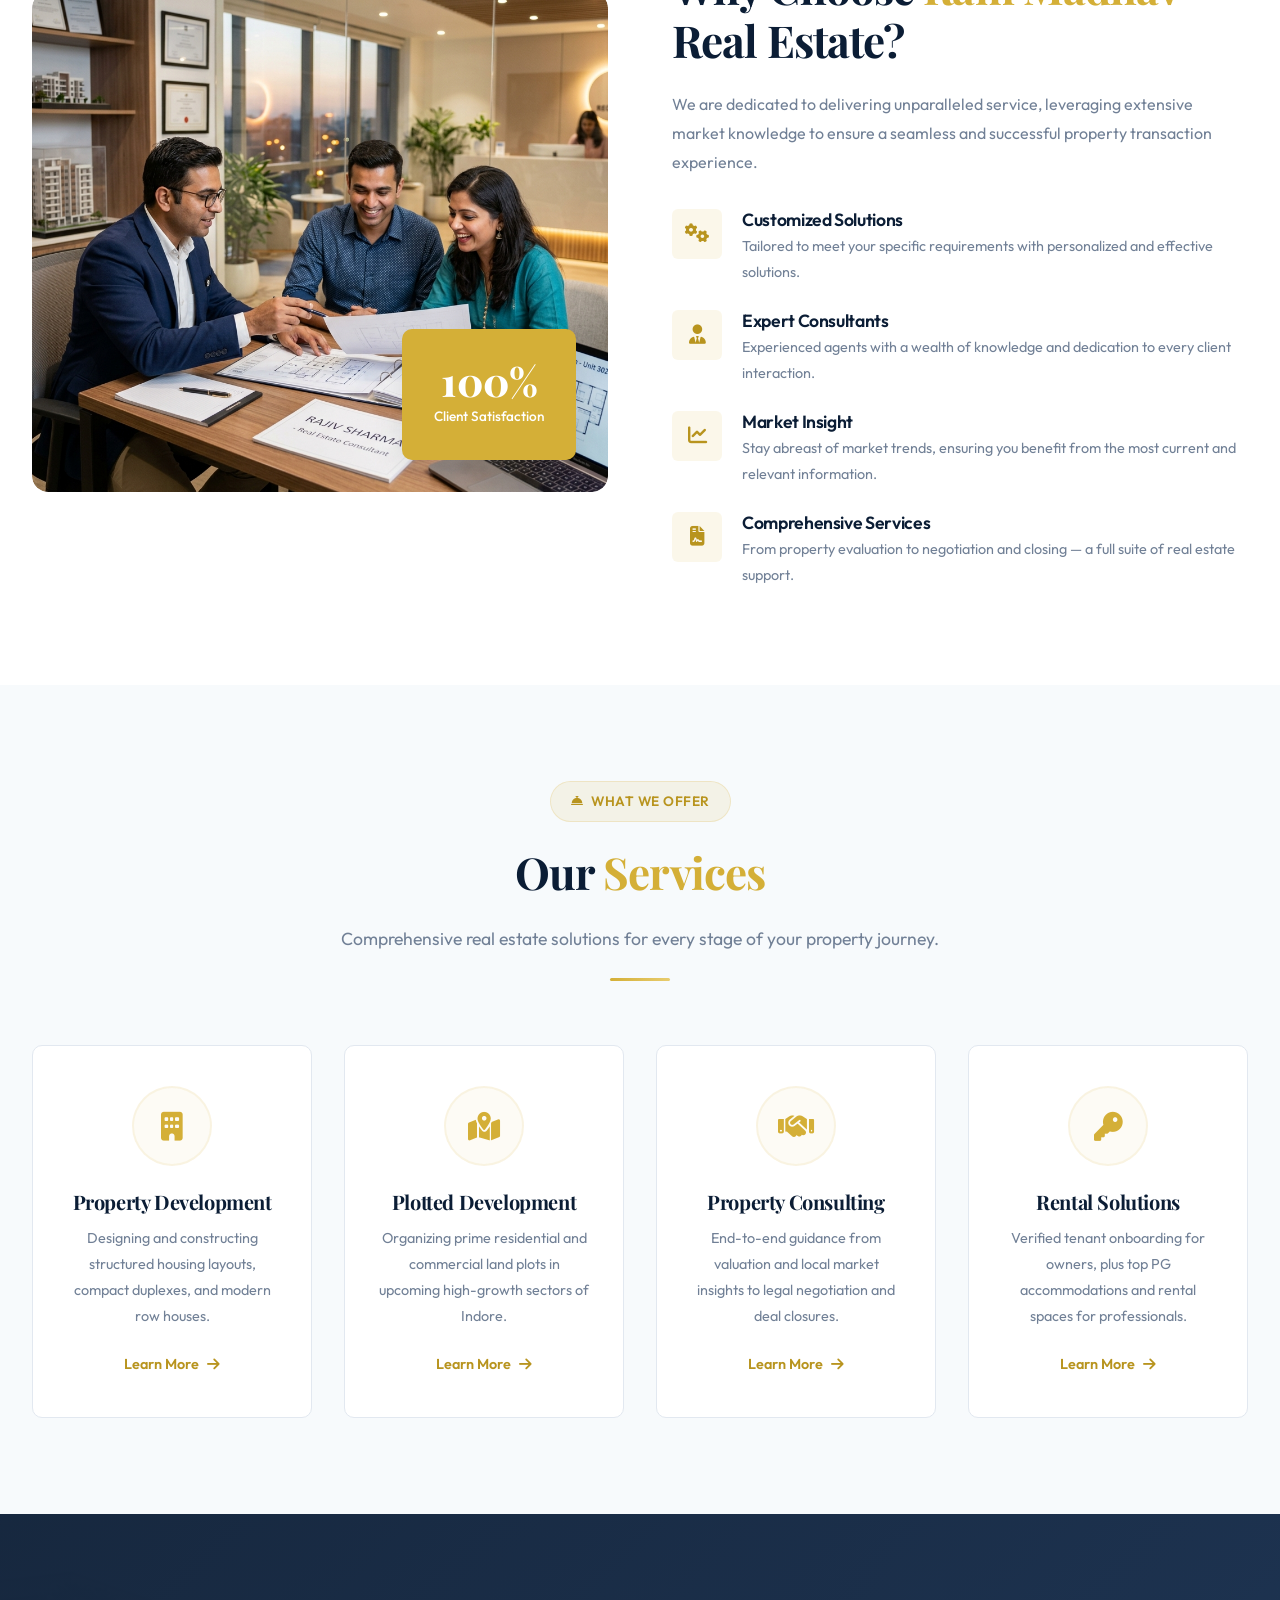
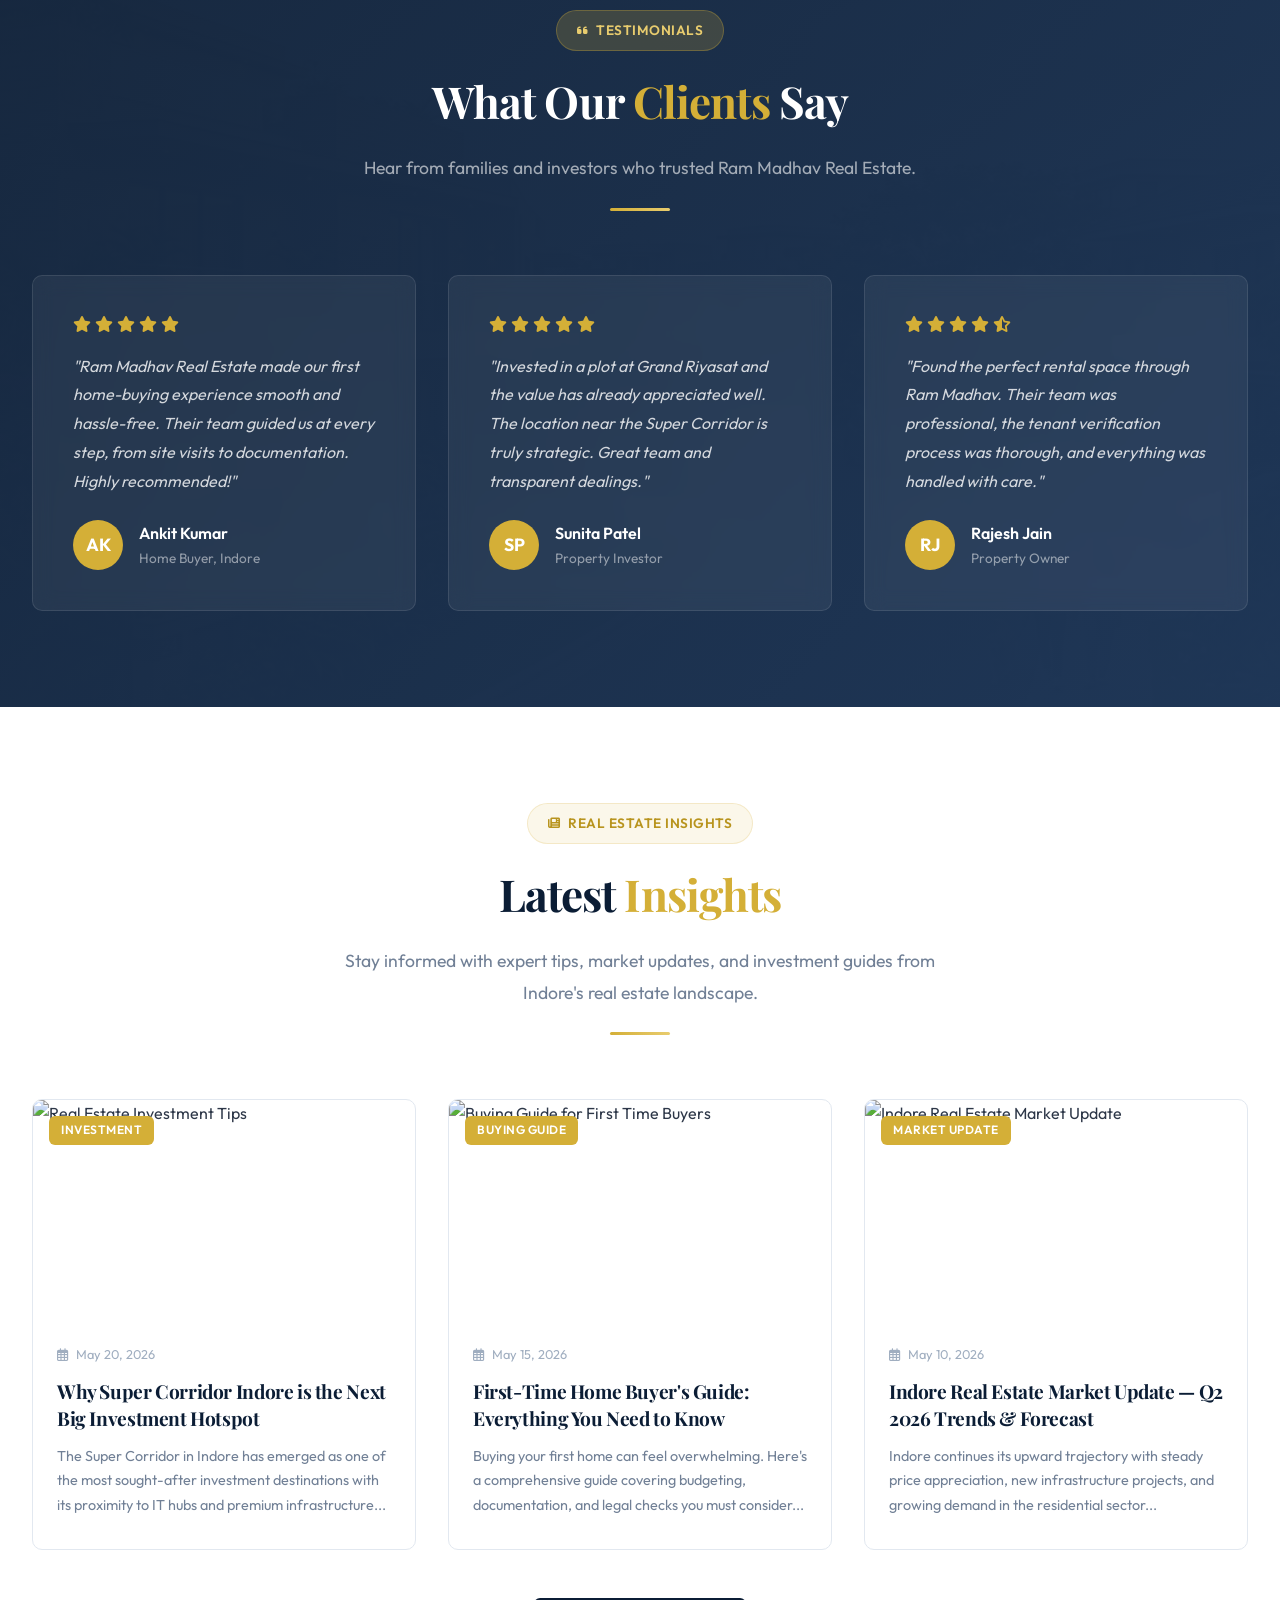
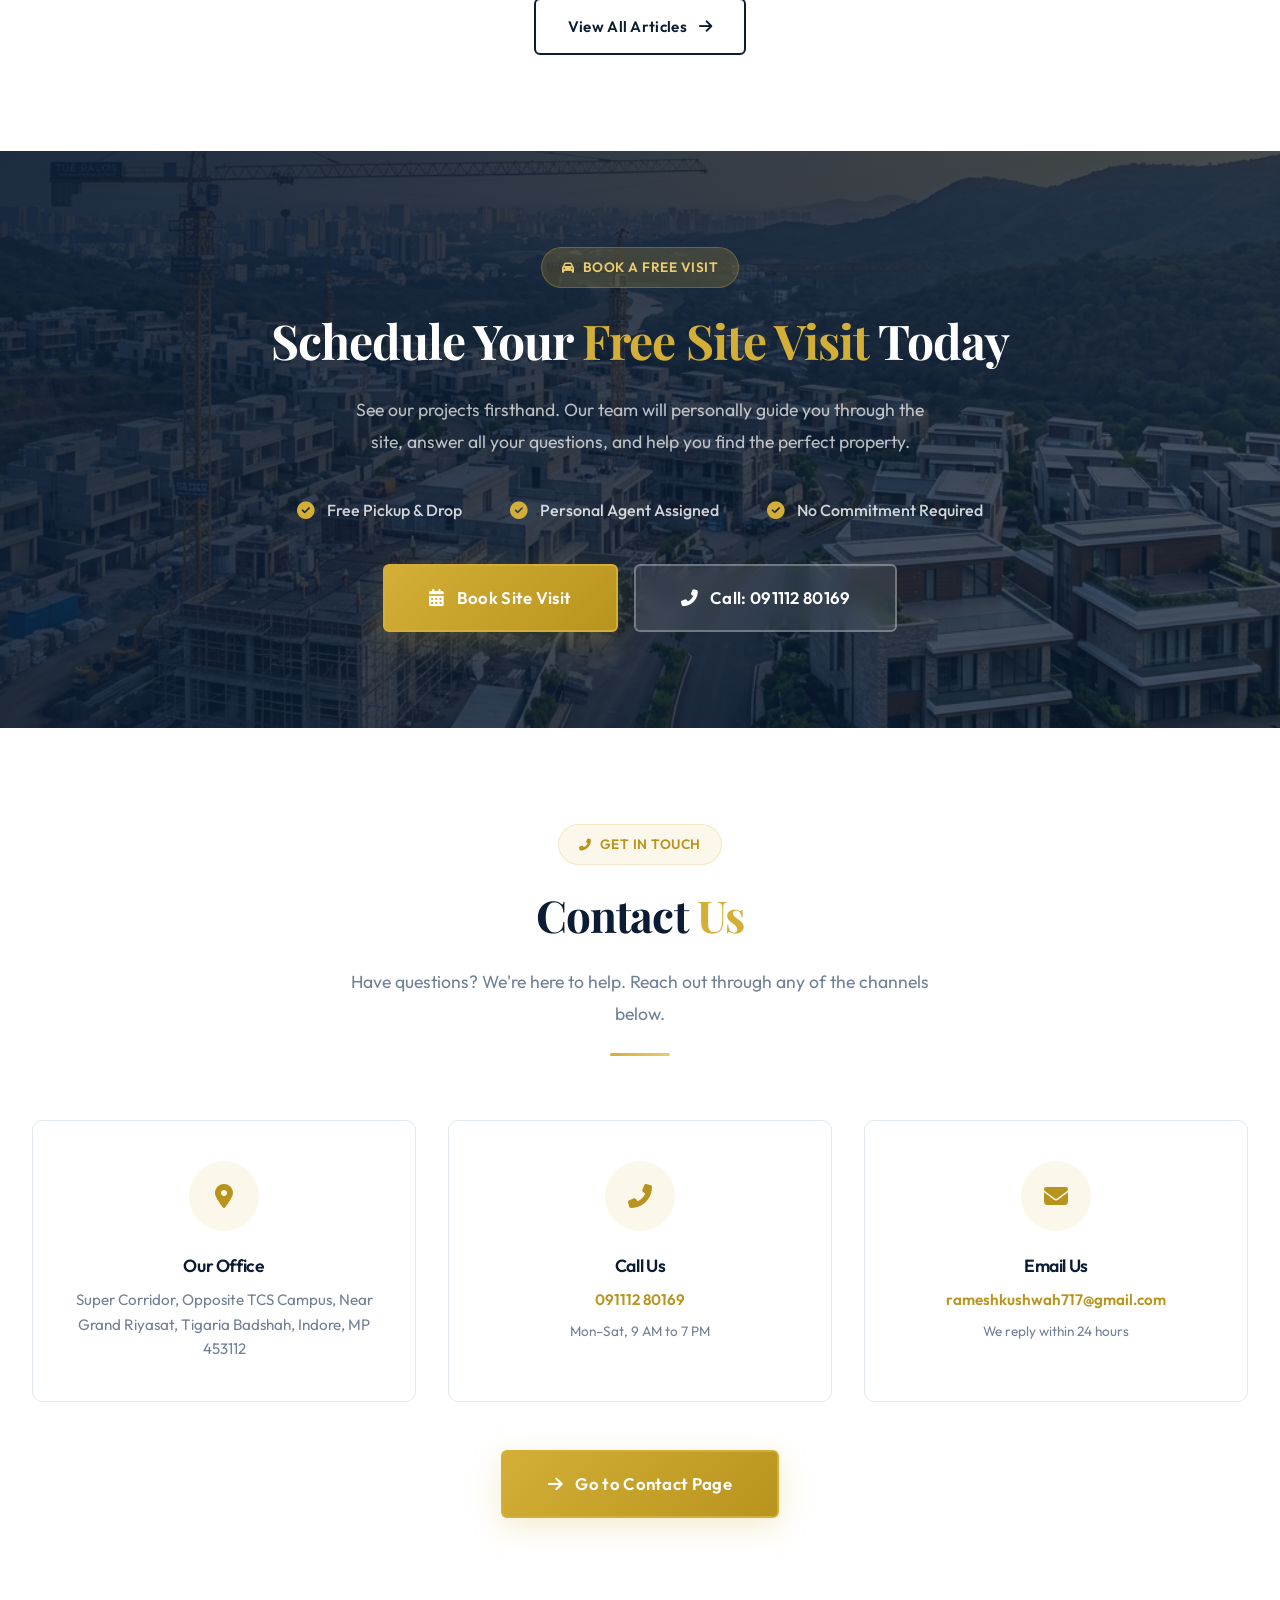
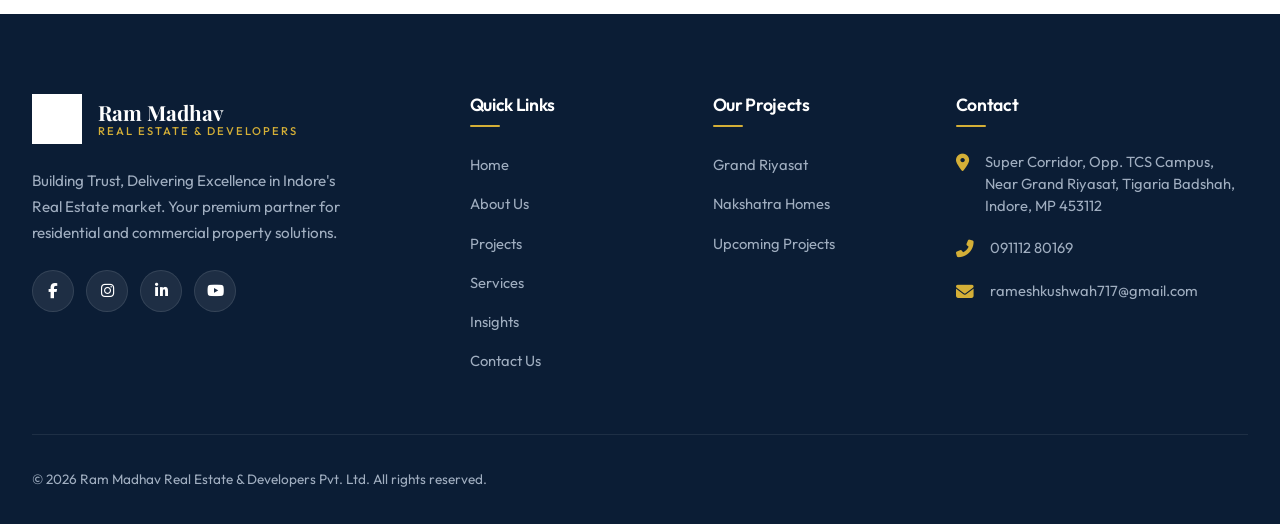
==== commit 397021dc: "improved again in desin" ====
--- a/index.html
+++ b/index.html
@@ -16,14 +16,6 @@
 <body>
 
     <!-- ============================================
-         TOP CONTACT BAR
-    ============================================ -->
-    <div class="top-bar">
-        <div class="container">
-            <a href="tel:09111280169"><i class="fas fa-phone-alt"></i> 091112 80169</a>
-            <a href="mailto:rameshkushwah717@gmail.com"><i class="fas fa-envelope"></i> rameshkushwah717@gmail.com</a>
-        </div>
-    </div>    <!-- ============================================
          HEADER / NAVBAR
     ============================================ -->
     <header class="header" id="header">
@@ -76,12 +68,19 @@
                     <a href="tel:09111280169" class="btn btn-primary btn-lg">
                         <i class="fas fa-phone-alt"></i> Call Now
                     </a>
-                    <button onclick="openInquiryModal()" class="btn btn-ghost btn-lg">
-                        <i class="fas fa-envelope"></i> Inquire Now
-                    </button>
-                </div>
-
-        </div>
+                    <a href="contact.html" class="btn btn-ghost btn-lg">
+                        <i class="fas fa-envelope"></i> Send Inquiry
+                    </a>
+                </div>
+
+        </div>
+    </section>
+
+    <!-- ============================================
+         2. LOCATION MAP (HERO)
+    ============================================ -->
+    <section class="hero-map-container">
+        <iframe src="https://www.google.com/maps/embed?pb=!1m18!1m12!1m3!1d117763.55657388714!2d75.7938096!3d22.724128!2m3!1f0!2f0!3f0!3m2!1i1024!2i768!4f13.1!3m3!1m2!1s0x3962fd0034a7873b%3A0x67fa5dc7c1ff4260!2sSuper%20Corridor%2C%20Indore%2C%20Madhya%20Pradesh!5e0!3m2!1sen!2sin!4v1716300000000!5m2!1sen!2sin" allowfullscreen="" loading="lazy" referrerpolicy="no-referrer-when-downgrade"></iframe>
     </section>
 
     <!-- ============================================
@@ -554,45 +553,13 @@
         </div>
     </footer>
 
-    <!-- WhatsApp Floating Button -->
+    <!-- Floating Action Buttons -->
+    <a href="tel:09111280169" class="call-float" aria-label="Call Us">
+        <i class="fas fa-phone-alt"></i>
+    </a>
     <a href="https://wa.me/919111280169?text=Hello%2C%20I%20am%20interested%20in%20your%20real%20estate%20projects." class="whatsapp-float" target="_blank" rel="noopener noreferrer" aria-label="Chat on WhatsApp">
         <i class="fab fa-whatsapp"></i>
     </a>
-
-    <!-- ============================================
-         LEAD GENERATION: CALL FLOAT & MODAL
-    ============================================ -->
-    <a href="tel:09111280169" class="call-float" aria-label="Call Now">
-        <i class="fas fa-phone-alt"></i>
-    </a>
-
-    <div class="modal-overlay" id="globalInquiryModal">
-        <div class="modal-content">
-            <button class="modal-close" id="modalCloseBtn"><i class="fas fa-times"></i></button>
-            <h3 style="font-size: 1.5rem; color: var(--navy); margin-bottom: var(--space-2);">Quick Inquiry</h3>
-            <p style="color: var(--gray); font-size: 0.95rem; margin-bottom: var(--space-6);">Get instant details from our experts.</p>
-            <form id="globalModalForm">
-                <div class="form-group">
-                    <label class="form-label" for="modal-name">Full Name *</label>
-                    <input type="text" class="form-control" id="modal-name" required>
-                </div>
-                <div class="form-group">
-                    <label class="form-label" for="modal-phone">Phone Number *</label>
-                    <input type="tel" class="form-control" id="modal-phone" required>
-                </div>
-                <div class="form-group">
-                    <label class="form-label" for="modal-interest">Interested In</label>
-                    <select class="form-control" id="modal-interest">
-                        <option value="">Please select...</option>
-                        <option value="Grand Riyasat - Plots">Grand Riyasat — Plots</option>
-                        <option value="Nakshatra Homes - Duplex">Nakshatra Homes — Duplex</option>
-                        <option value="Property Consulting">Property Consulting</option>
-                    </select>
-                </div>
-                <button type="submit" class="btn btn-primary" style="width: 100%;"><i class="fas fa-paper-plane"></i> Send Inquiry</button>
-            </form>
-        </div>
-    </div>
 
     <!-- JavaScript -->
     <script src="js/main.js"></script>
--- a/css/style.css
+++ b/css/style.css
@@ -1883,6 +1883,18 @@
   border: 1px solid var(--gray-200);
 }
 
+.hero-map-container {
+  width: 100%;
+  height: 400px;
+  overflow: hidden;
+}
+
+.hero-map-container iframe {
+  width: 100%;
+  height: 100%;
+  border: 0;
+}
+
 .map-container iframe {
   width: 100%;
   height: 100%;
@@ -1938,6 +1950,32 @@
   }
 }
 
+/* ========================================
+   FLOATING ACTION BUTTONS
+======================================== */
+.call-float {
+  position: fixed;
+  bottom: 100px;
+  right: 30px;
+  width: 60px;
+  height: 60px;
+  background: var(--navy);
+  color: white;
+  border-radius: 50%;
+  display: flex;
+  align-items: center;
+  justify-content: center;
+  font-size: 1.5rem;
+  box-shadow: 0 6px 20px rgba(10, 25, 47, 0.4);
+  z-index: 999;
+  transition: all var(--duration-normal) var(--ease-out);
+}
+
+.call-float:hover {
+  transform: scale(1.1);
+  box-shadow: 0 8px 30px rgba(10, 25, 47, 0.5);
+  background: var(--gold-dark);
+}
 /* ========================================
    WHATSAPP FLOATING BUTTON
 ======================================== */
@@ -2004,6 +2042,14 @@
 }
 
 @media (max-width: 768px) {
+  .call-float {
+    bottom: 85px;
+    right: 20px;
+    width: 55px;
+    height: 55px;
+    font-size: 1.3rem;
+  }
+
   .whatsapp-float {
     bottom: 20px;
     right: 20px;
@@ -2017,115 +2063,8 @@
     left: 15px;
     font-size: 0.85rem;
   }
-}
-
-/* ========================================
-   LEAD GENERATION ELEMENTS
-======================================== */
-.top-bar {
-  background: var(--navy);
-  color: var(--white);
-  padding: var(--space-2) 0;
-  font-size: 0.85rem;
-  font-weight: 500;
-}
-.top-bar .container {
-  display: flex;
-  justify-content: flex-end;
-  align-items: center;
-  gap: var(--space-6);
-}
-.top-bar a {
-  color: var(--white);
-  transition: color var(--duration-fast) var(--ease);
-  display: inline-flex;
-  align-items: center;
-  gap: var(--space-2);
-}
-.top-bar a:hover {
-  color: var(--gold);
-}
-
-.call-float {
-  position: fixed;
-  bottom: 105px;
-  right: 30px;
-  width: 60px;
-  height: 60px;
-  background-color: var(--gold);
-  color: var(--white);
-  border-radius: 50%;
-  display: flex;
-  align-items: center;
-  justify-content: center;
-  font-size: 1.5rem;
-  box-shadow: var(--shadow-lg);
-  z-index: 999;
-  transition: all var(--duration-normal) var(--ease);
-  border: none;
-  cursor: pointer;
-}
-.call-float:hover {
-  transform: translateY(-5px);
-  background-color: var(--gold-dark);
-  box-shadow: 0 10px 25px rgba(212, 175, 55, 0.4);
-}
-
-.modal-overlay {
-  position: fixed;
-  inset: 0;
-  background: rgba(10, 25, 47, 0.8);
-  backdrop-filter: blur(5px);
-  z-index: 10000;
-  display: flex;
-  align-items: center;
-  justify-content: center;
-  opacity: 0;
-  visibility: hidden;
-  transition: all var(--duration-normal) var(--ease);
-}
-.modal-overlay.active {
-  opacity: 1;
-  visibility: visible;
-}
-.modal-content {
-  background: var(--white);
-  width: 100%;
-  max-width: 500px;
-  border-radius: var(--radius-lg);
-  padding: var(--space-8);
-  position: relative;
-  transform: translateY(30px);
-  transition: transform var(--duration-normal) var(--ease);
-  box-shadow: var(--shadow-xl);
-}
-.modal-overlay.active .modal-content {
-  transform: translateY(0);
-}
-.modal-close {
-  position: absolute;
-  top: var(--space-4);
-  right: var(--space-4);
-  background: transparent;
-  border: none;
-  font-size: 1.5rem;
-  color: var(--gray);
-  cursor: pointer;
-  transition: color var(--duration-fast) var(--ease);
-}
-.modal-close:hover {
-  color: var(--red);
-}
-
-@media (max-width: 768px) {
-  .top-bar {
-    display: none; /* Hide top bar on mobile to save vertical space */
-  }
-  .call-float {
-    bottom: 85px;
-    right: 20px;
-    width: 55px;
-    height: 55px;
-    font-size: 1.3rem;
-  }
-}
+
+  .hero-map-container {
+    height: clamp(250px, 55vw, 400px);
+  }
+}
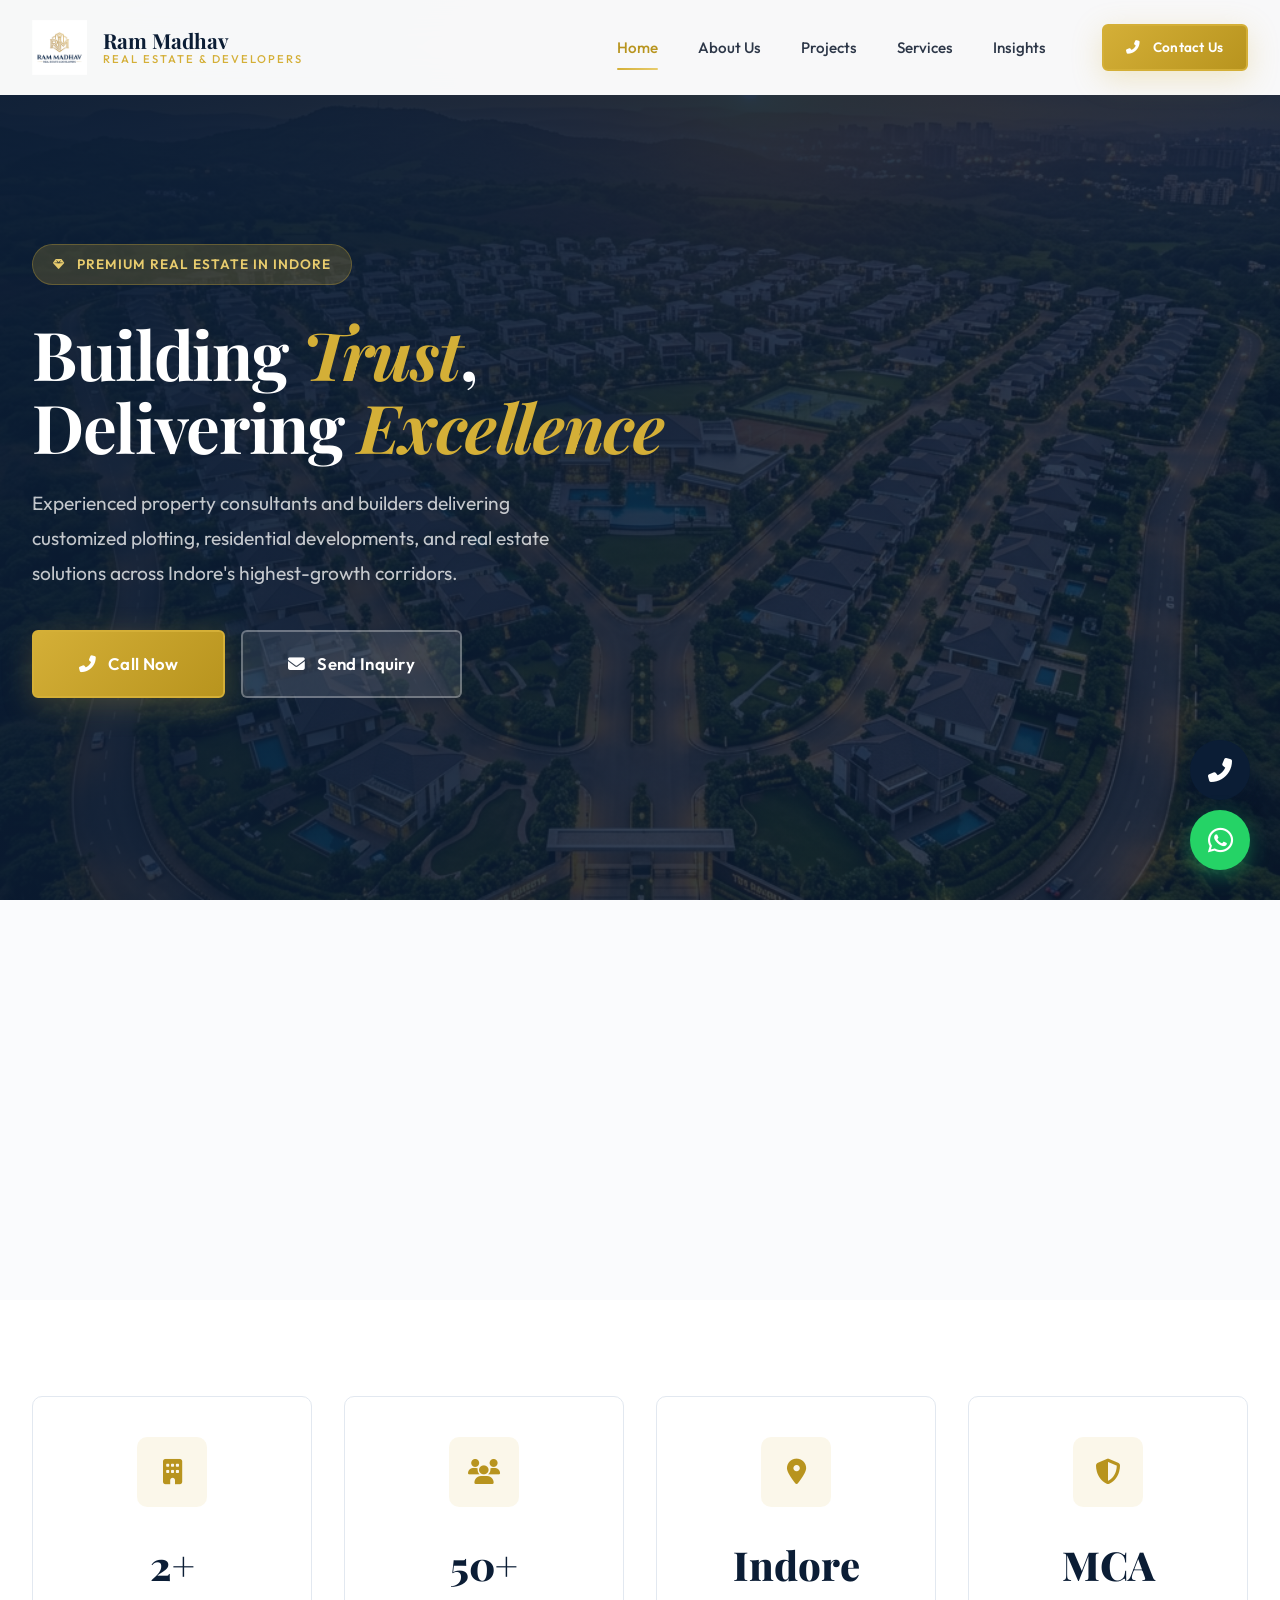
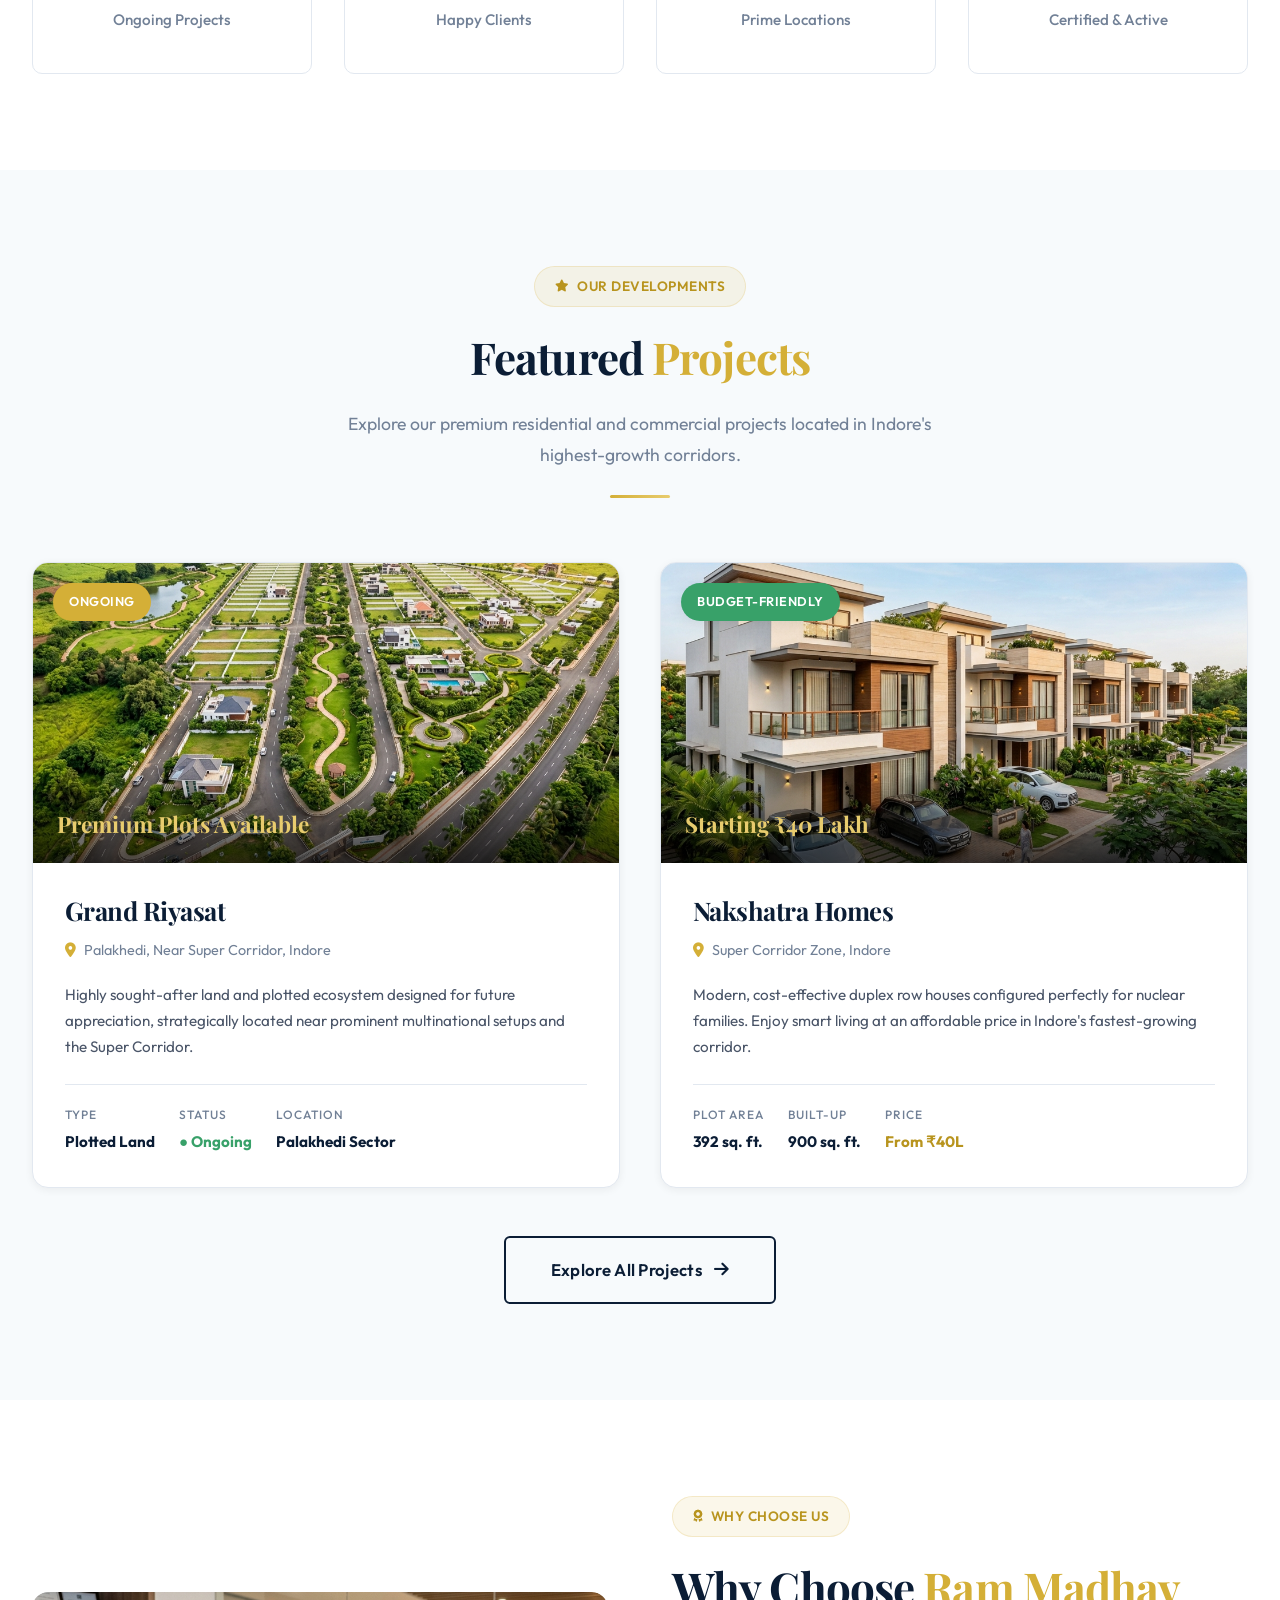
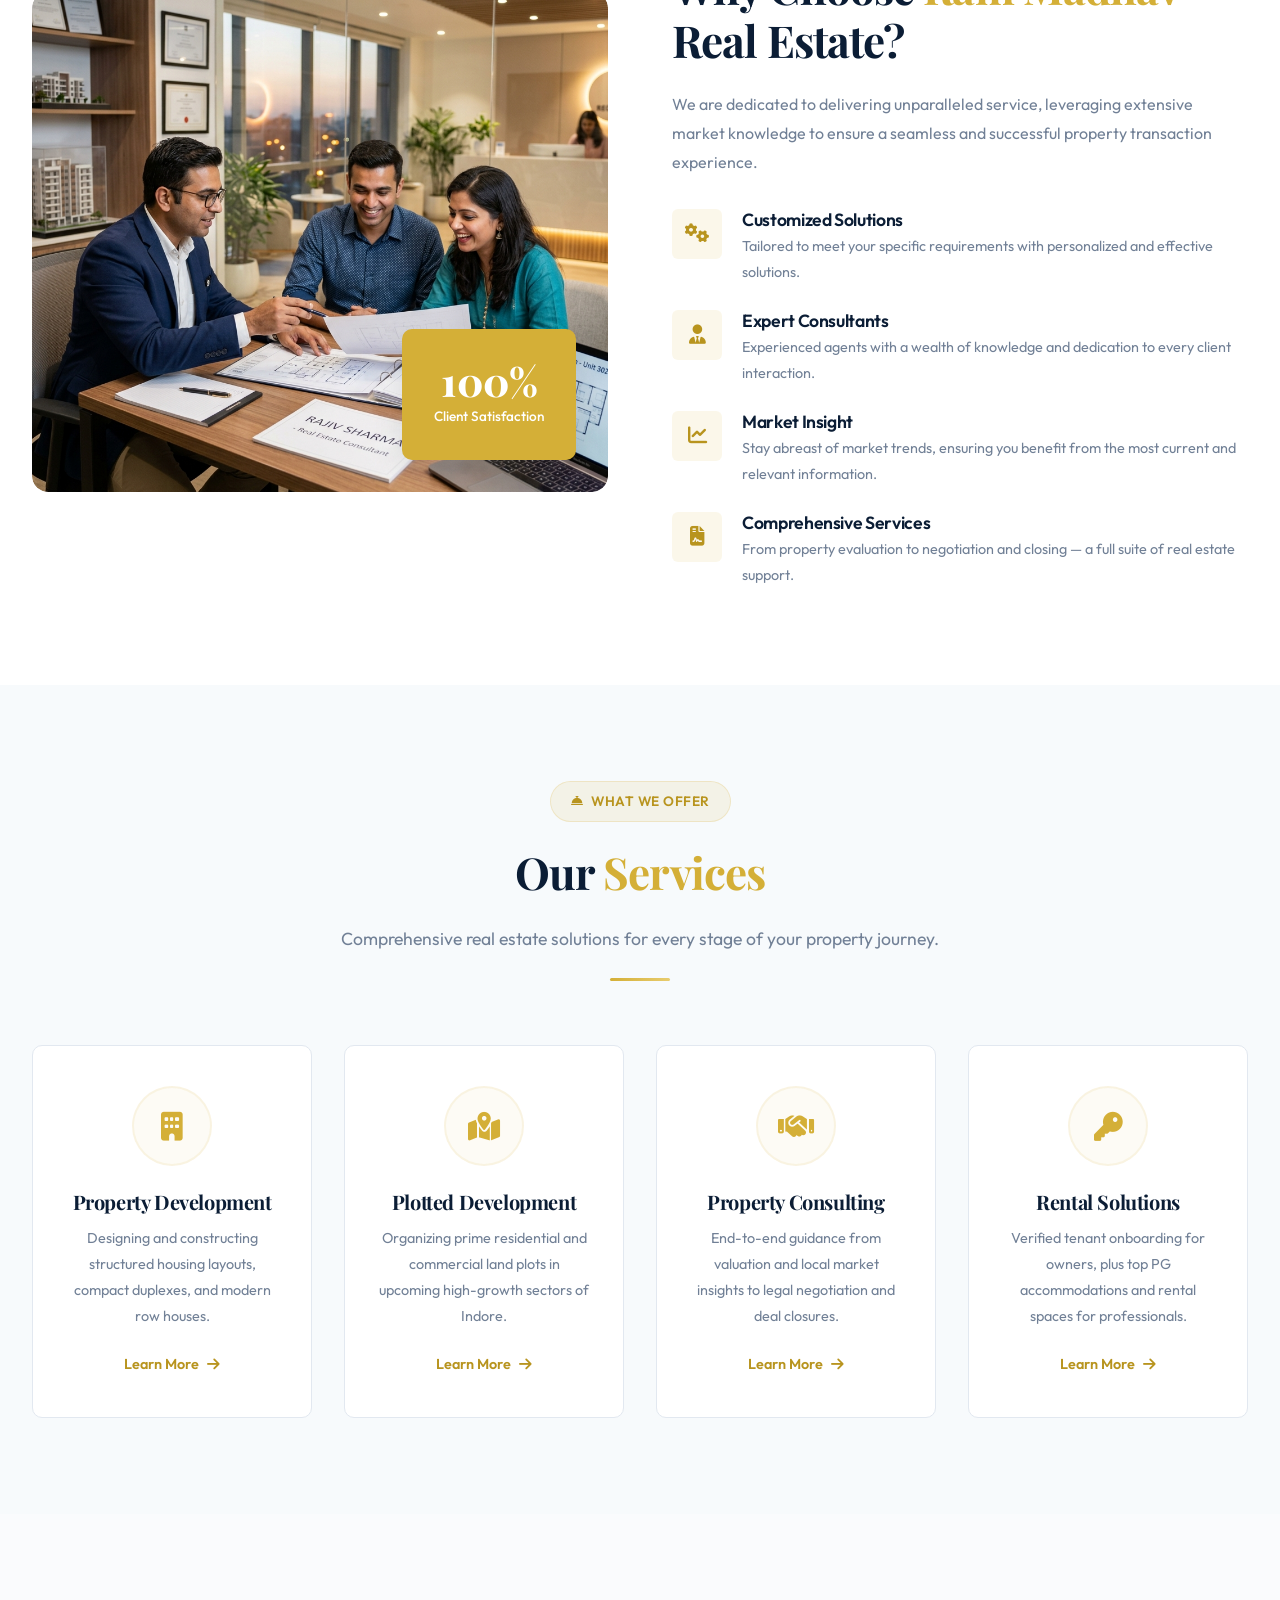
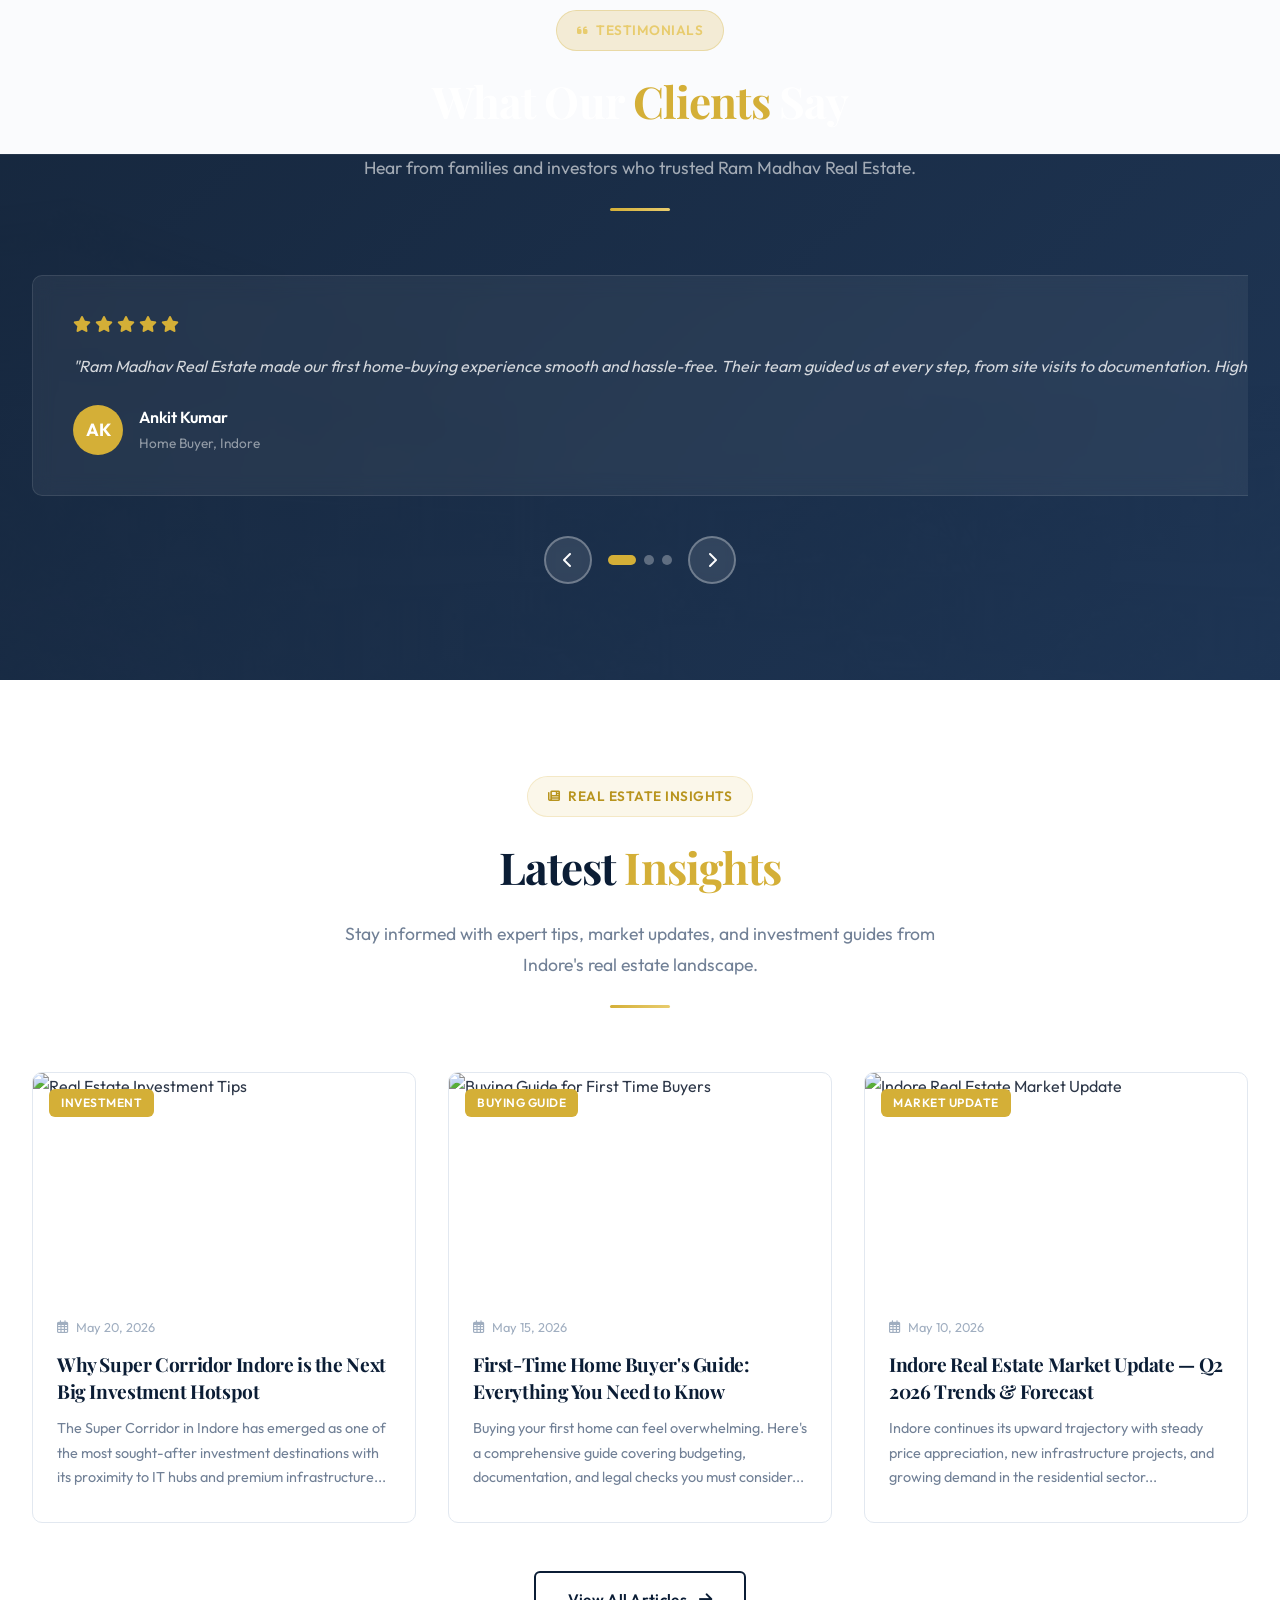
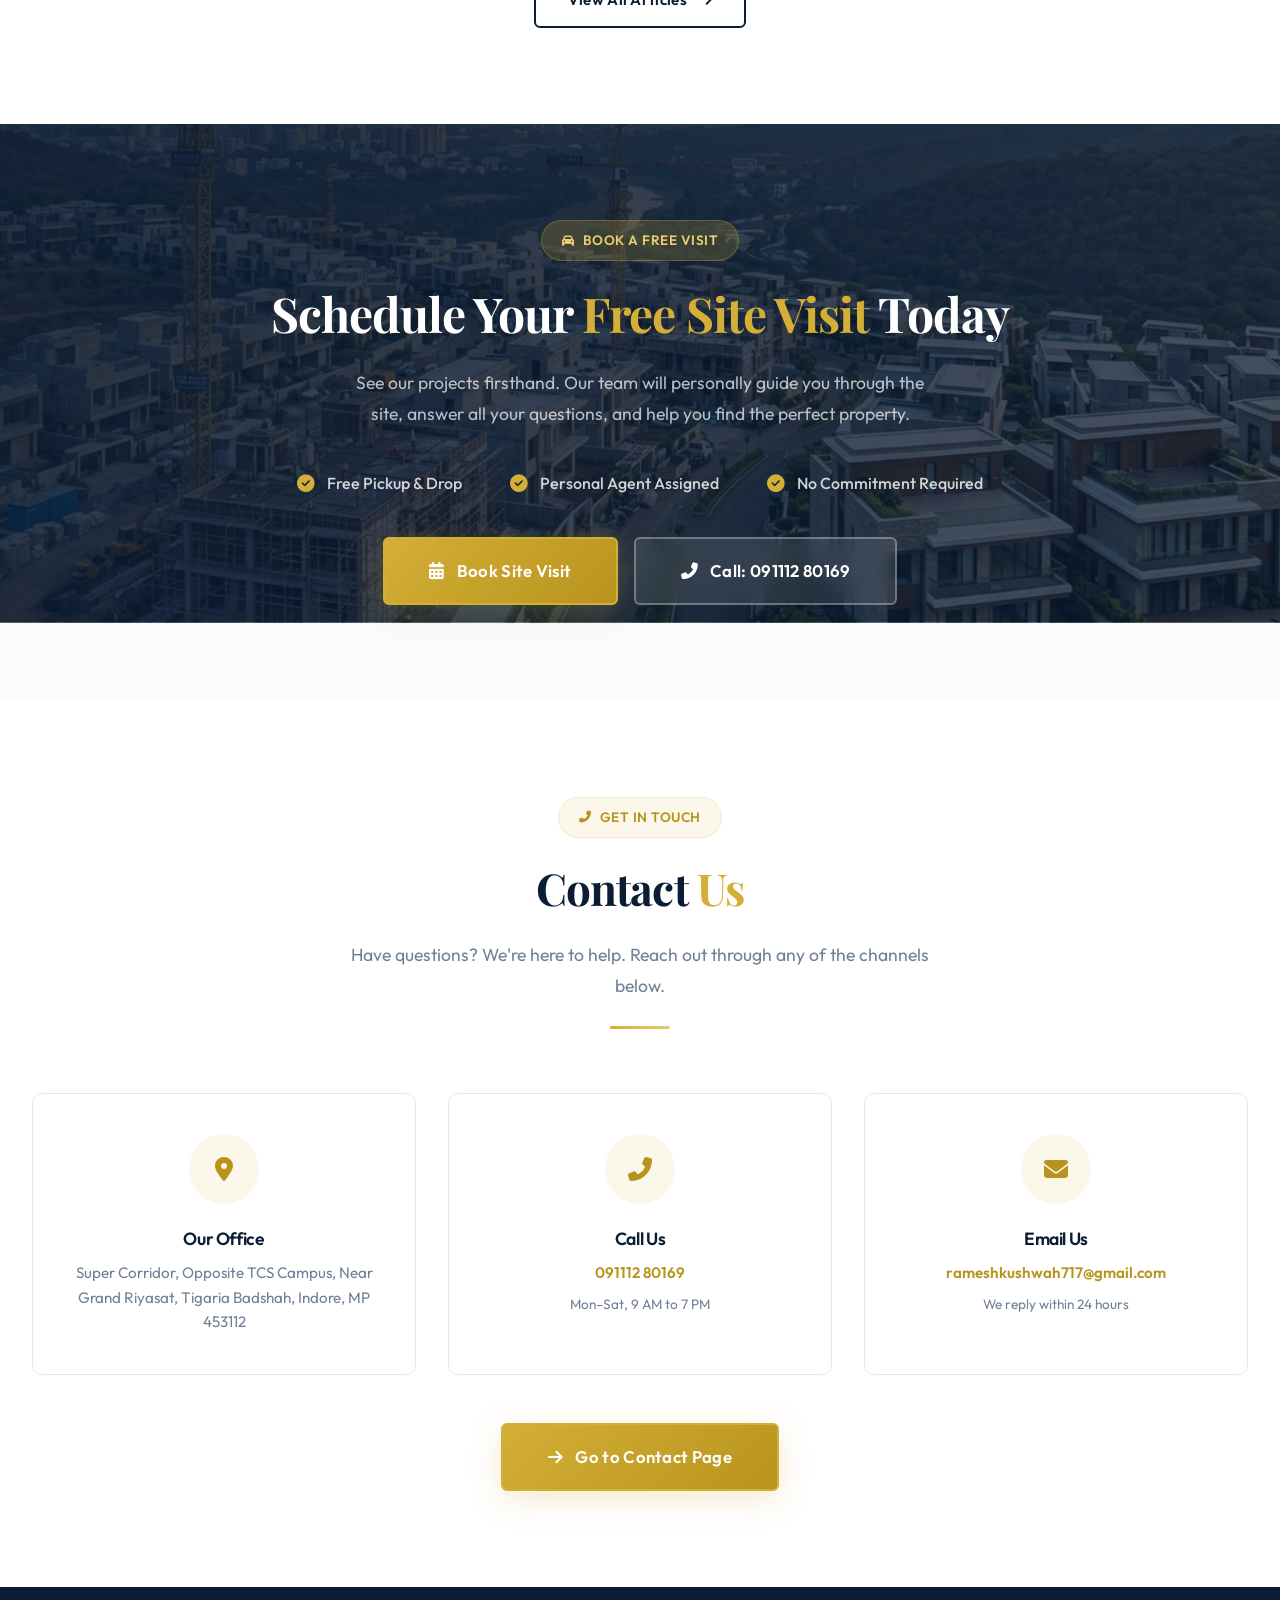
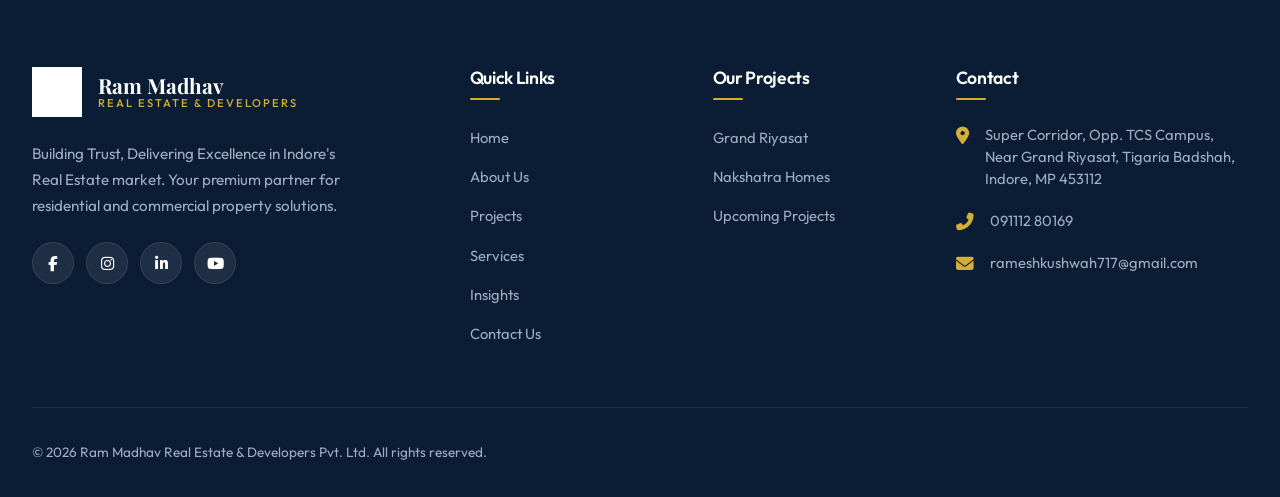
==== commit a079e68a: "improved UI" ====
--- a/index.html
+++ b/index.html
@@ -15,10 +15,17 @@
 </head>
 <body>
 
+    <!-- Preloader -->
+    <div class="preloader" id="preloader">
+        <img src="assets/logo.png" alt="Loading..." class="preloader-logo">
+        <div class="preloader-bar"></div>
+    </div>
+    <div class="custom-cursor" id="customCursor"></div>
+
     <!-- ============================================
          HEADER / NAVBAR
     ============================================ -->
-    <header class="header" id="header">
+    <header class="header page-transition" id="header">
         <div class="container nav">
             <a href="index.html" class="logo-container">
                 <img src="assets/logo.png" alt="Ram Madhav Real Estate Logo" class="logo-img">
@@ -307,7 +314,8 @@
                 <span class="gold-line"></span>
             </div>
 
-            <div class="testimonials-grid">
+            <div class="testimonials-slider-wrapper">
+                <div class="testimonials-slider-track" id="testimonialTrack">
                 <div class="testimonial-card anim">
                     <div class="testimonial-stars">
                         <i class="fas fa-star"></i><i class="fas fa-star"></i><i class="fas fa-star"></i><i class="fas fa-star"></i><i class="fas fa-star"></i>
@@ -347,6 +355,12 @@
                         </div>
                     </div>
                 </div>
+                </div>
+            </div>
+            <div class="slider-nav">
+                <button class="slider-btn" id="sliderPrev" aria-label="Previous testimonial"><i class="fas fa-chevron-left"></i></button>
+                <div class="slider-dots" id="sliderDots"></div>
+                <button class="slider-btn" id="sliderNext" aria-label="Next testimonial"><i class="fas fa-chevron-right"></i></button>
             </div>
         </div>
     </section>
--- a/css/style.css
+++ b/css/style.css
@@ -2068,3 +2068,219 @@
     height: clamp(250px, 55vw, 400px);
   }
 }
+
+/* ========================================
+   PRELOADER
+======================================== */
+.preloader {
+  position: fixed;
+  inset: 0;
+  z-index: 99999;
+  background: var(--navy);
+  display: flex;
+  align-items: center;
+  justify-content: center;
+  flex-direction: column;
+  transition: opacity 0.6s ease, visibility 0.6s ease;
+}
+
+.preloader.loaded {
+  opacity: 0;
+  visibility: hidden;
+  pointer-events: none;
+}
+
+.preloader-logo {
+  width: 80px;
+  height: 80px;
+  animation: preloaderPulse 1.2s ease-in-out infinite;
+}
+
+.preloader-bar {
+  width: 120px;
+  height: 3px;
+  background: rgba(255,255,255,0.1);
+  border-radius: 3px;
+  margin-top: 24px;
+  overflow: hidden;
+}
+
+.preloader-bar::after {
+  content: '';
+  display: block;
+  width: 40%;
+  height: 100%;
+  background: linear-gradient(90deg, var(--gold), var(--gold-light));
+  border-radius: 3px;
+  animation: preloaderSlide 1s ease-in-out infinite;
+}
+
+@keyframes preloaderPulse {
+  0%, 100% { transform: scale(1); opacity: 1; }
+  50% { transform: scale(1.08); opacity: 0.7; }
+}
+
+@keyframes preloaderSlide {
+  0% { transform: translateX(-100%); }
+  100% { transform: translateX(350%); }
+}
+
+/* ========================================
+   PAGE TRANSITIONS
+======================================== */
+.page-transition {
+  animation: pageReveal 0.5s var(--ease-out) both;
+}
+
+@keyframes pageReveal {
+  from { opacity: 0; transform: translateY(12px); }
+  to { opacity: 1; transform: translateY(0); }
+}
+
+/* ========================================
+   CUSTOM CURSOR (Desktop Only)
+======================================== */
+.custom-cursor {
+  width: 12px;
+  height: 12px;
+  background: var(--gold);
+  border-radius: 50%;
+  position: fixed;
+  top: 0;
+  left: 0;
+  pointer-events: none;
+  z-index: 99998;
+  transition: width 0.25s ease, height 0.25s ease, background 0.25s ease, opacity 0.25s ease;
+  mix-blend-mode: difference;
+  opacity: 0;
+}
+
+.custom-cursor.active {
+  opacity: 1;
+}
+
+.custom-cursor.hover {
+  width: 40px;
+  height: 40px;
+  background: rgba(212, 175, 55, 0.3);
+  border: 2px solid var(--gold);
+}
+
+@media (max-width: 1024px) {
+  .custom-cursor { display: none !important; }
+}
+
+/* ========================================
+   GLASSMORPHISM HEADER UPGRADE
+======================================== */
+.header.scrolled {
+  background: rgba(255, 255, 255, 0.72);
+  backdrop-filter: blur(20px) saturate(180%);
+  -webkit-backdrop-filter: blur(20px) saturate(180%);
+}
+
+/* ========================================
+   CUSTOM FOCUS STATES
+======================================== */
+.btn:focus-visible,
+a:focus-visible {
+  outline: 2px solid var(--gold);
+  outline-offset: 3px;
+  box-shadow: 0 0 0 4px rgba(212, 175, 55, 0.15);
+}
+
+.form-control:focus {
+  border-color: var(--gold);
+  box-shadow: 0 0 0 3px rgba(212, 175, 55, 0.12);
+}
+
+/* ========================================
+   PARALLAX UTILITY
+======================================== */
+.parallax-bg img {
+  will-change: transform;
+  transition: none;
+}
+
+/* ========================================
+   TESTIMONIAL SLIDER
+======================================== */
+.testimonials-slider-wrapper {
+  overflow: hidden;
+  position: relative;
+  cursor: grab;
+  -webkit-user-select: none;
+  user-select: none;
+}
+
+.testimonials-slider-wrapper:active {
+  cursor: grabbing;
+}
+
+.testimonials-slider-track {
+  display: flex;
+  gap: var(--space-8);
+  transition: transform 0.4s var(--ease-out);
+}
+
+.testimonials-slider-track .testimonial-card {
+  min-width: 380px;
+  flex-shrink: 0;
+}
+
+.slider-nav {
+  display: flex;
+  align-items: center;
+  justify-content: center;
+  gap: var(--space-4);
+  margin-top: var(--space-10);
+}
+
+.slider-btn {
+  width: 48px;
+  height: 48px;
+  border-radius: 50%;
+  border: 2px solid rgba(255,255,255,0.3);
+  background: rgba(255,255,255,0.1);
+  color: white;
+  display: flex;
+  align-items: center;
+  justify-content: center;
+  cursor: pointer;
+  transition: all 0.3s ease;
+  font-size: 1rem;
+  backdrop-filter: blur(5px);
+}
+
+.slider-btn:hover {
+  background: var(--gold);
+  border-color: var(--gold);
+  transform: scale(1.1);
+}
+
+.slider-dots {
+  display: flex;
+  gap: var(--space-2);
+}
+
+.slider-dot {
+  width: 10px;
+  height: 10px;
+  border-radius: 50%;
+  background: rgba(255,255,255,0.3);
+  cursor: pointer;
+  transition: all 0.3s ease;
+  border: none;
+}
+
+.slider-dot.active {
+  background: var(--gold);
+  width: 28px;
+  border-radius: 5px;
+}
+
+@media (max-width: 768px) {
+  .testimonials-slider-track .testimonial-card {
+    min-width: calc(100vw - 60px);
+  }
+}
